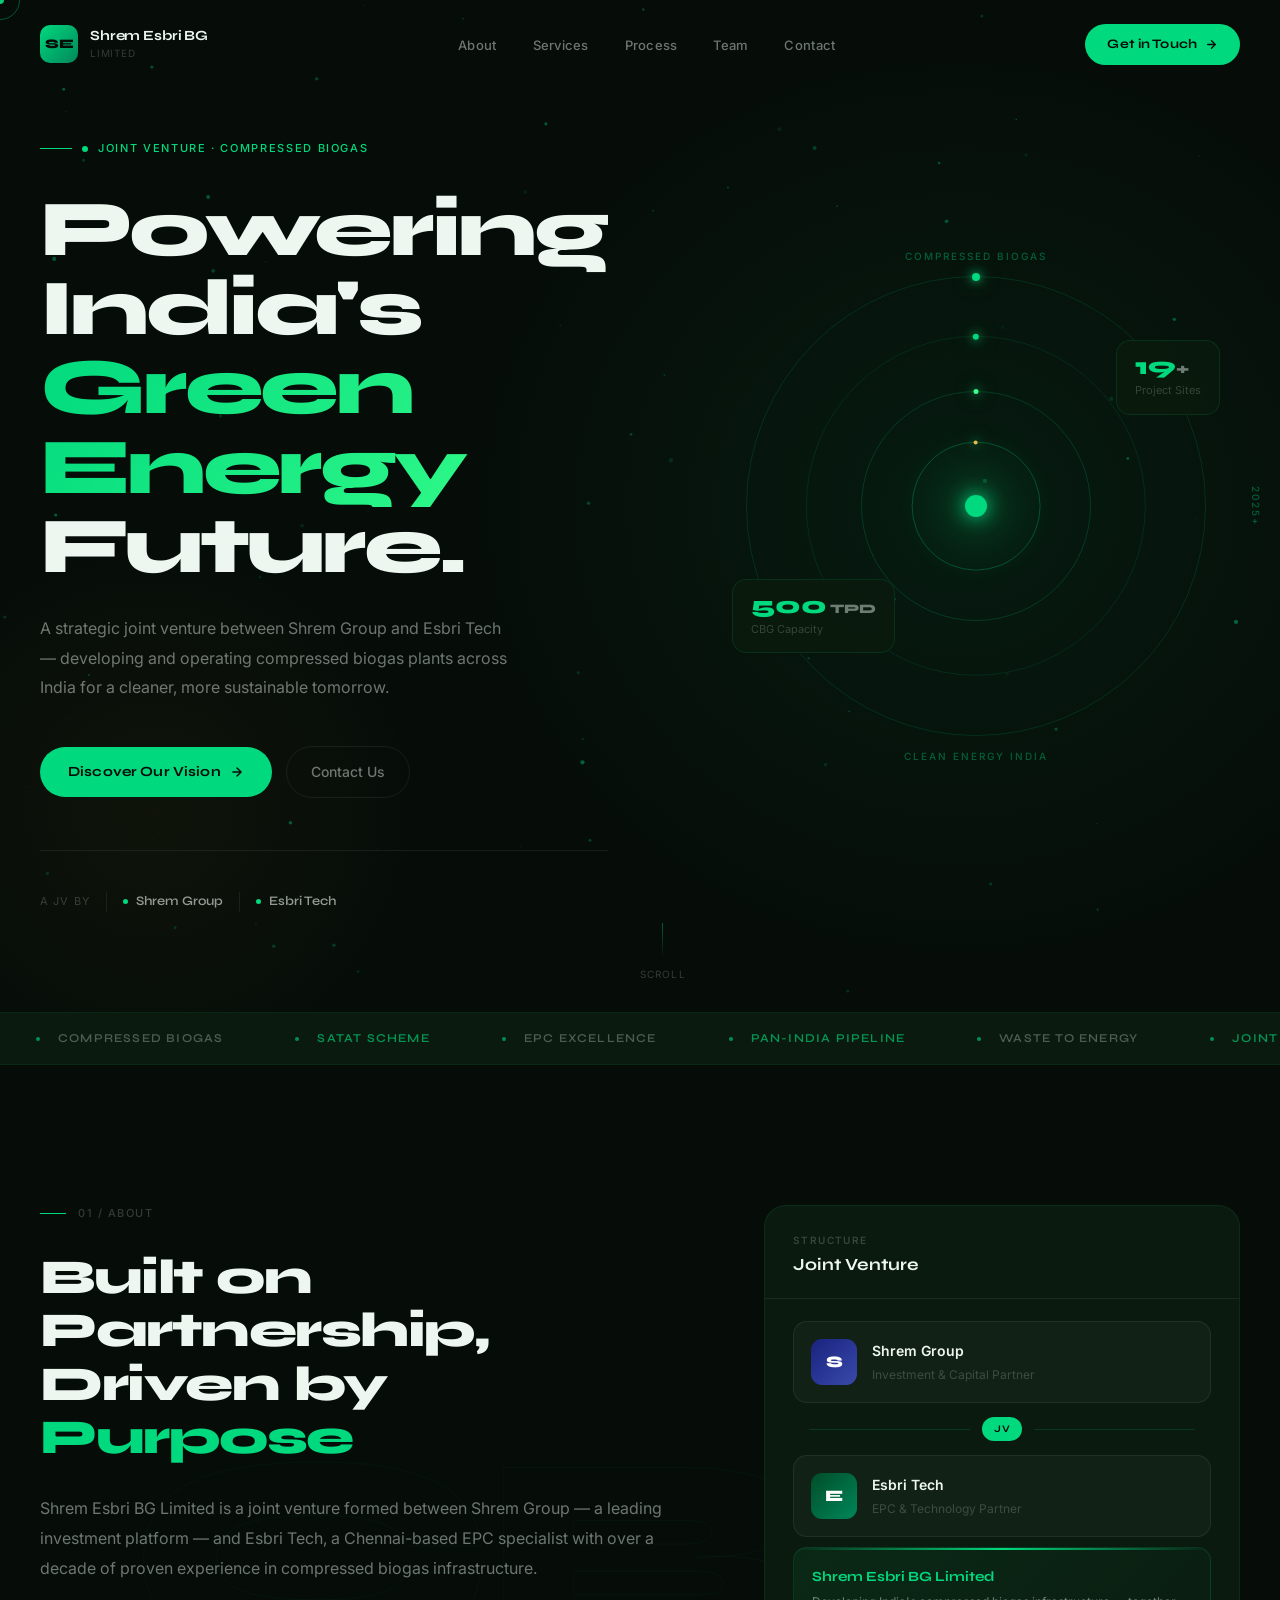
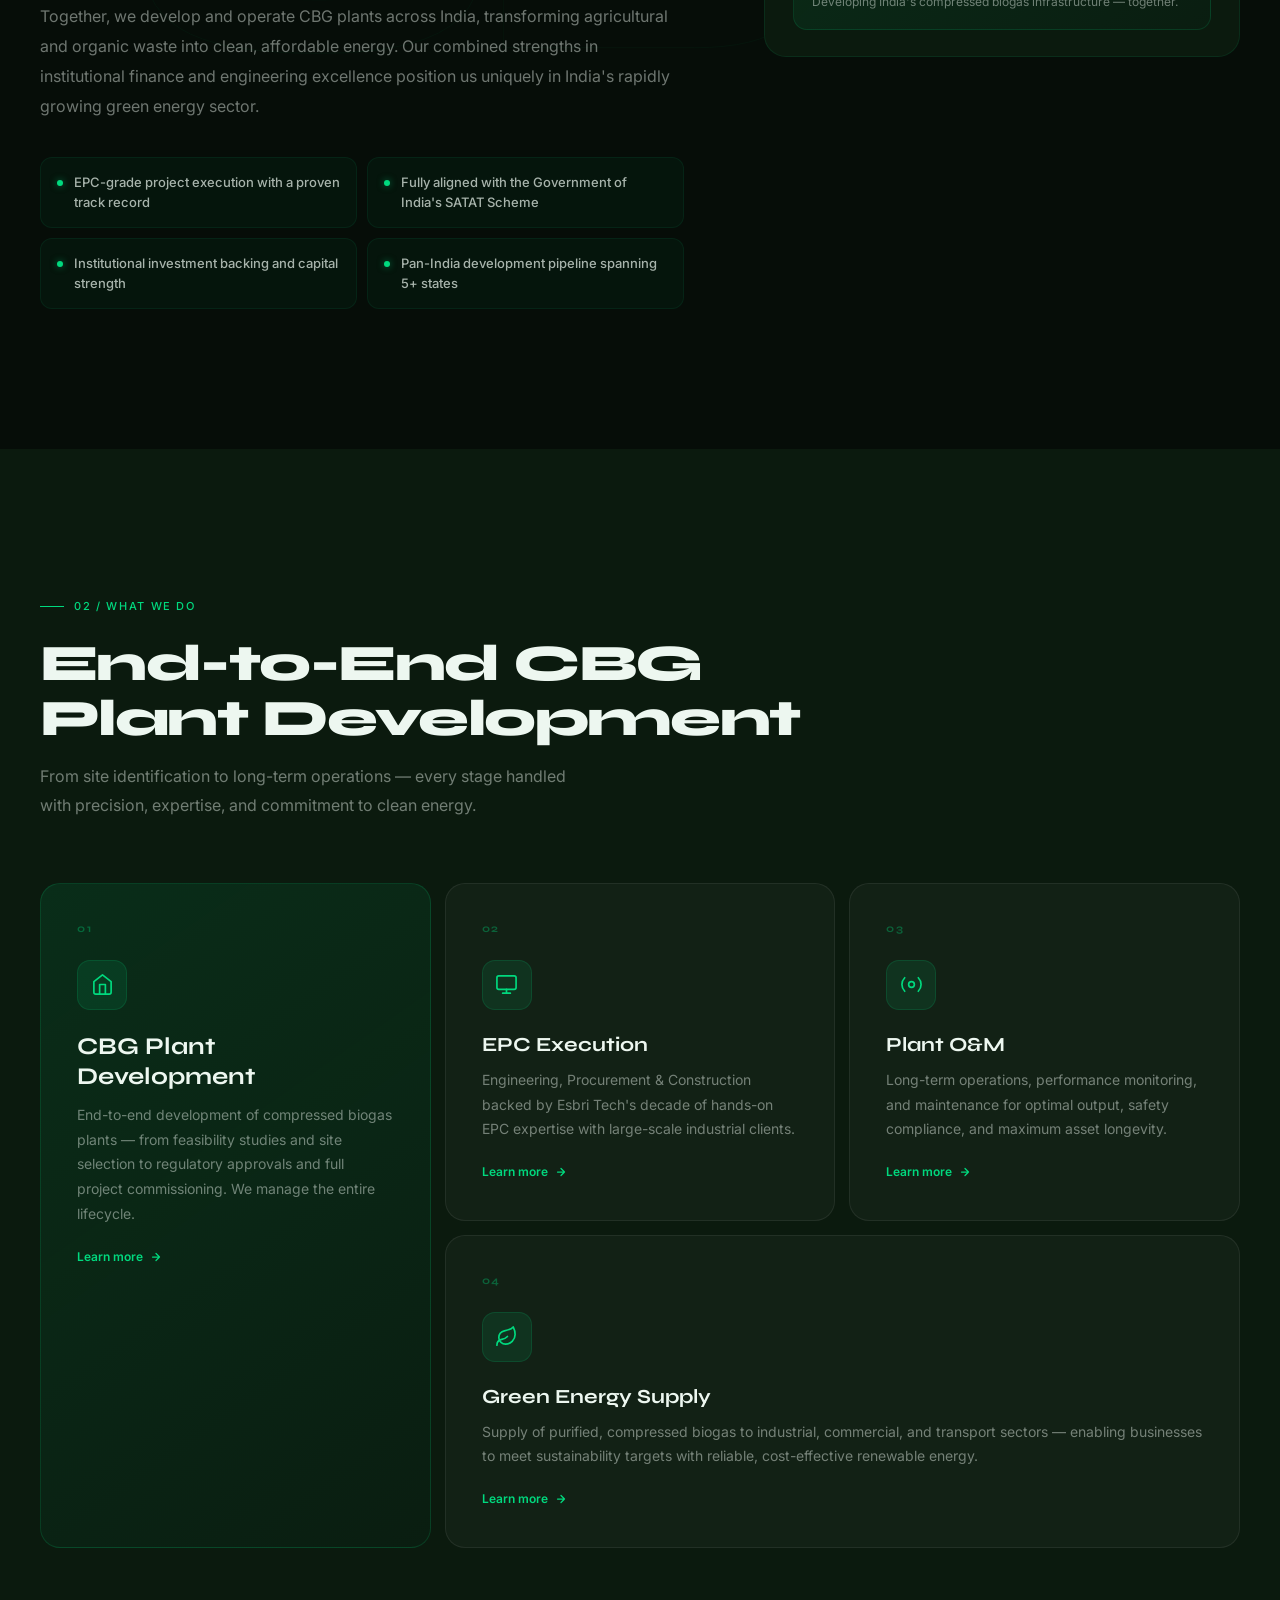
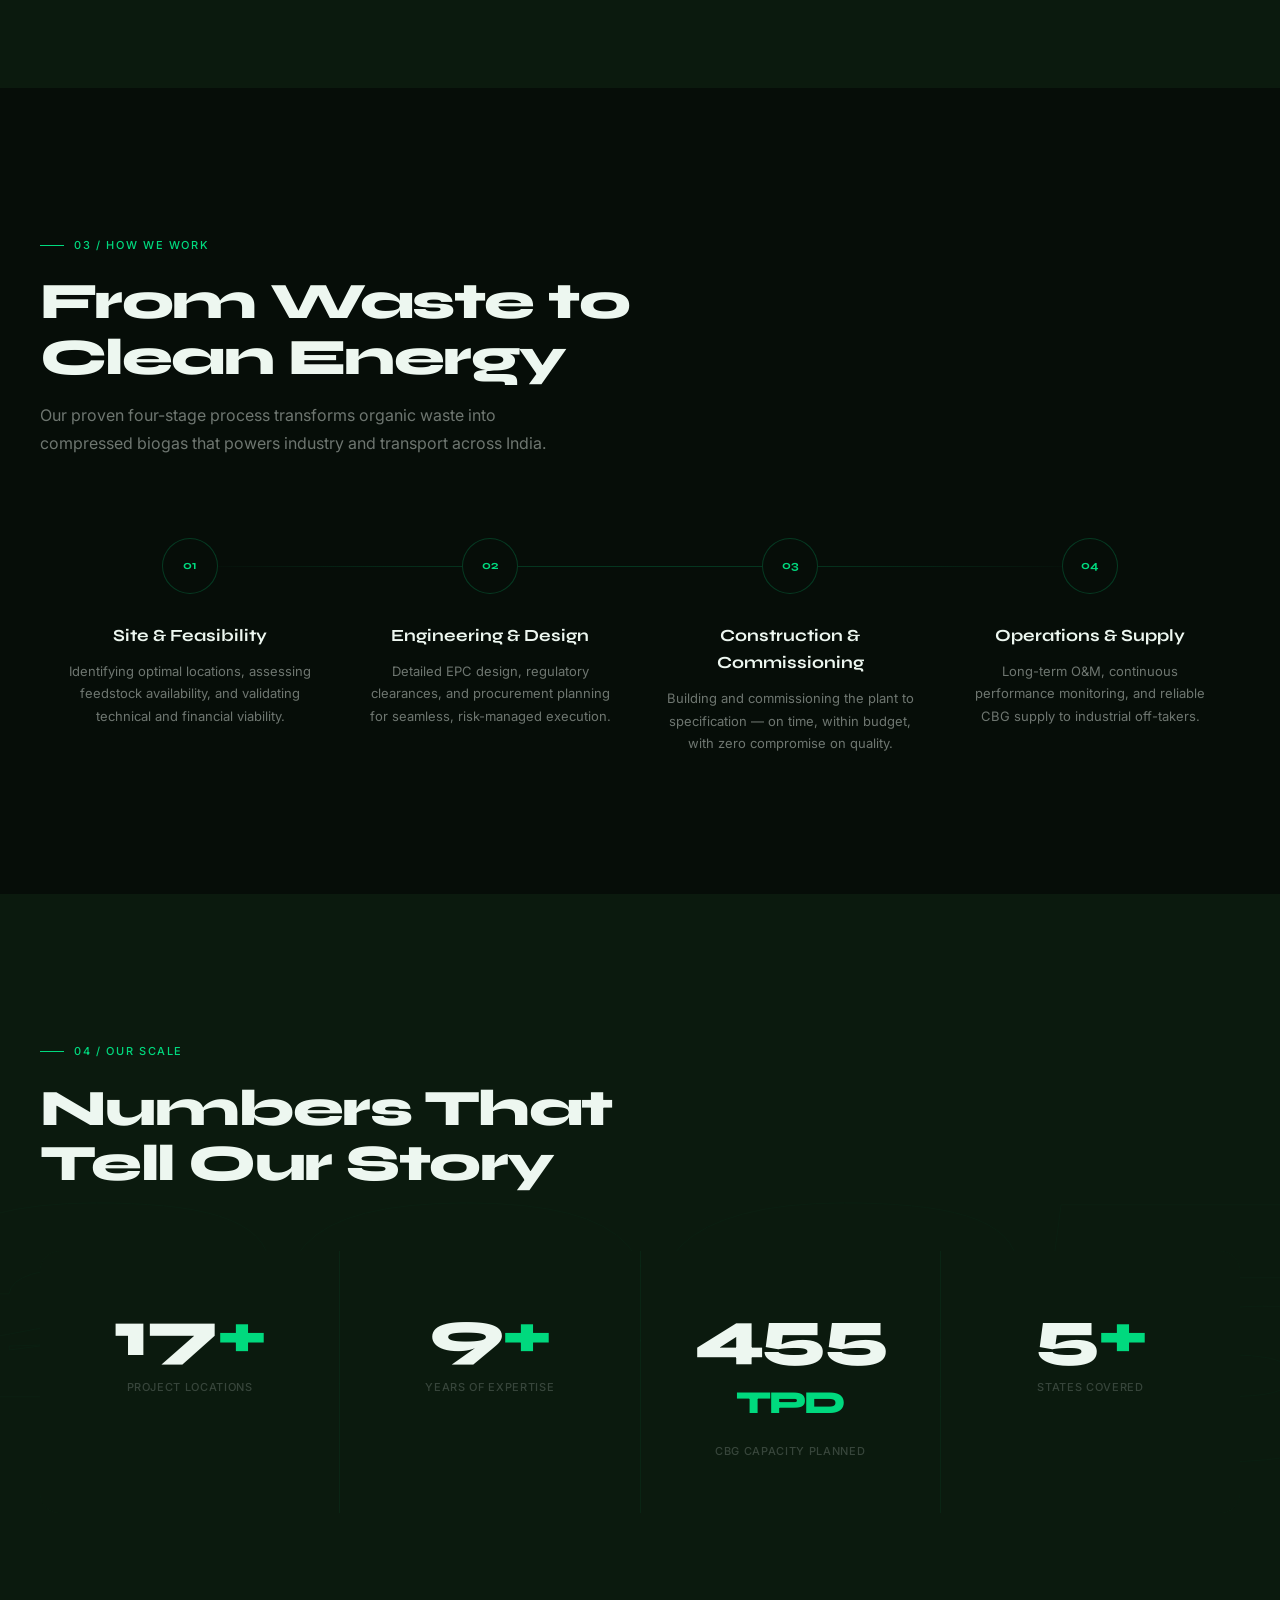
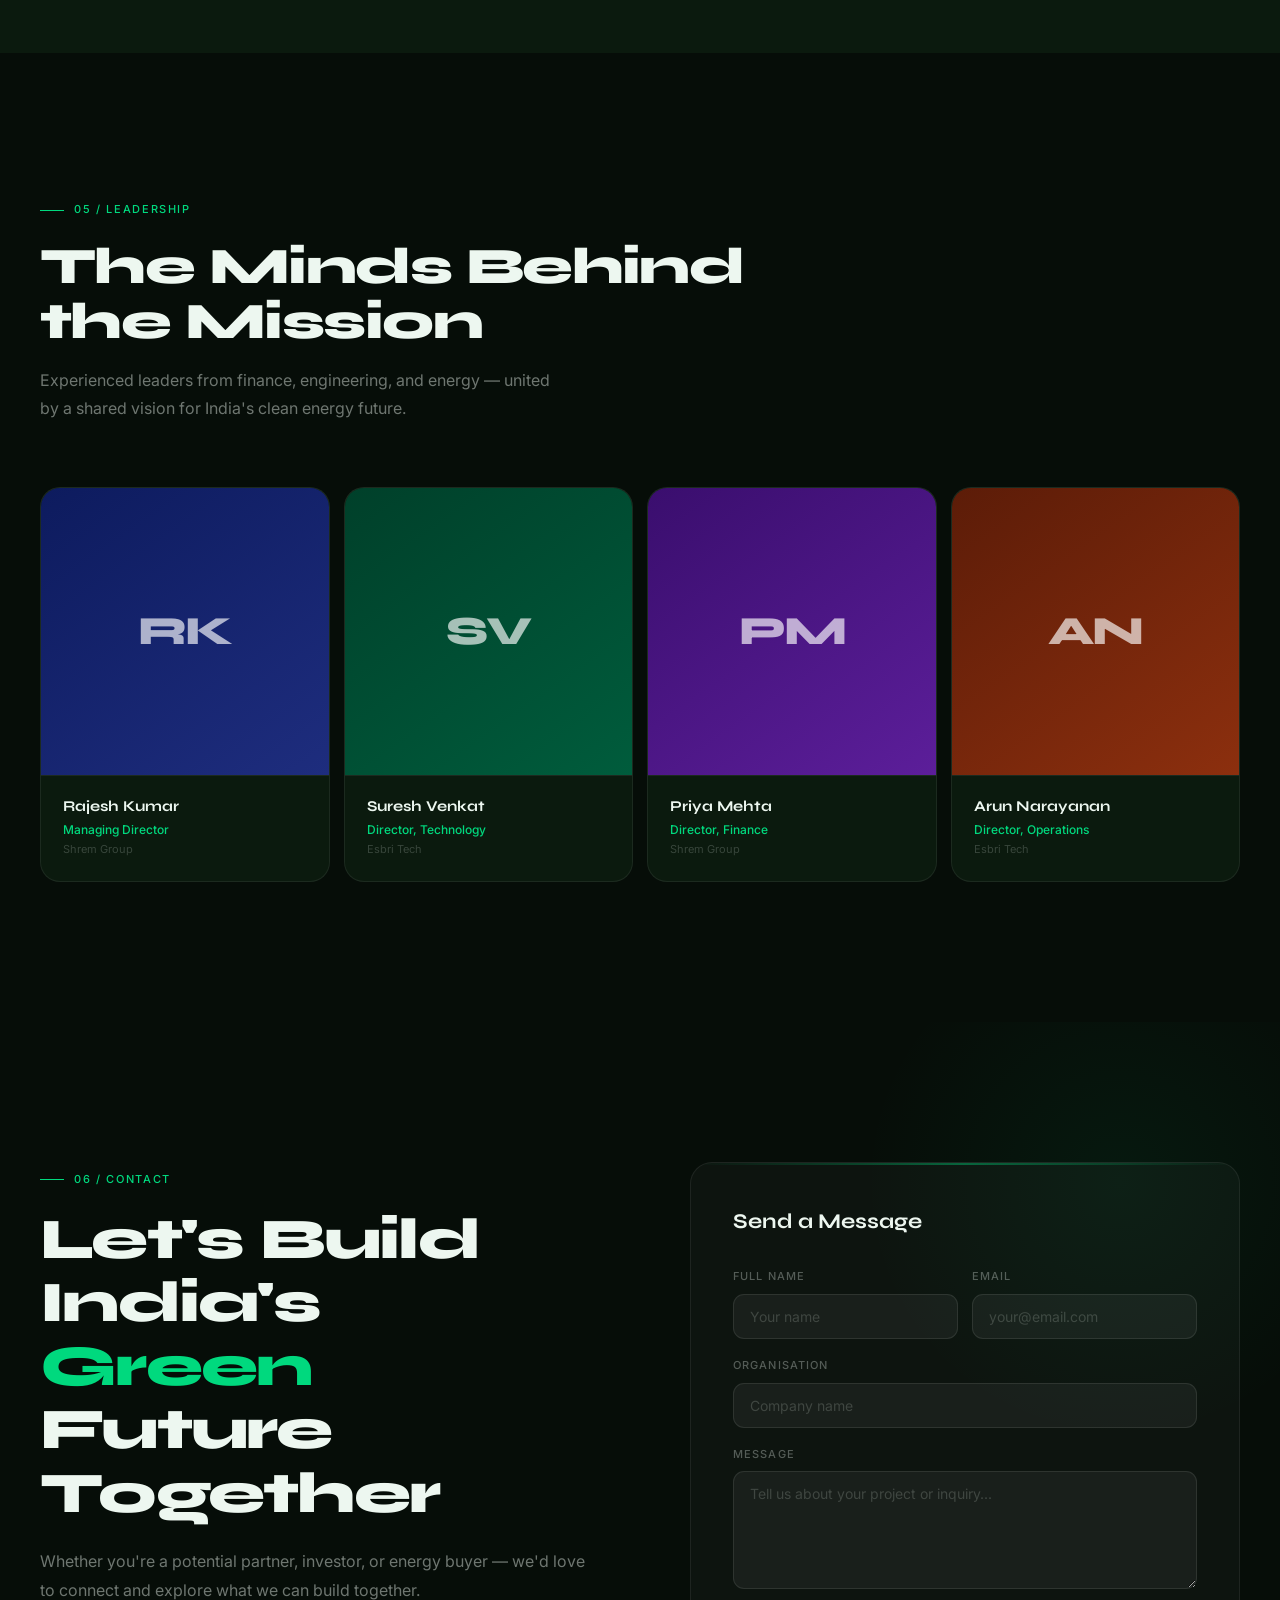
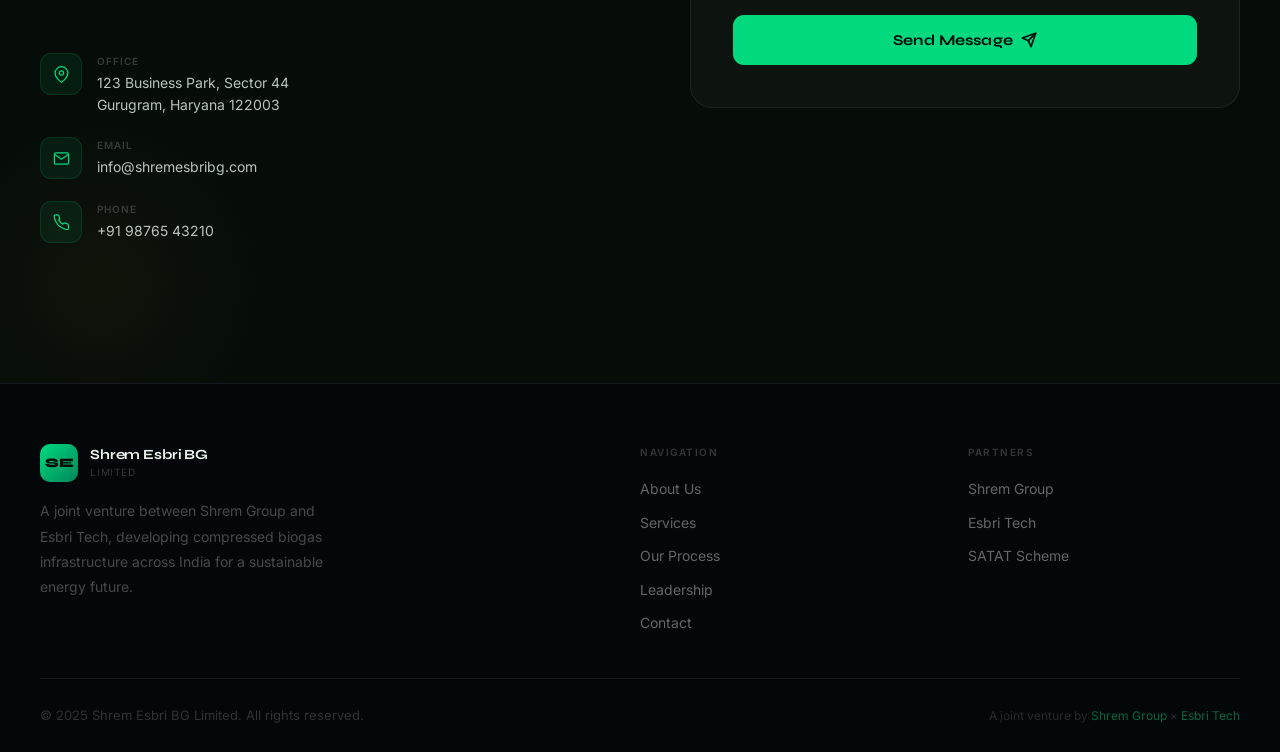
==== v2/index.html @ 6808ae14 "Initial commit: Shrem Esbri BG Limited website - v1: index.html — baseline static site (navy/green t" ====
<!DOCTYPE html>
<html lang="en">
<head>
    <meta charset="UTF-8">
    <meta name="viewport" content="width=device-width, initial-scale=1.0">
    <meta name="description" content="Shrem Esbri BG Limited — A joint venture developing compressed biogas plants across India.">
    <title>Shrem Esbri BG Limited — Clean Energy for Tomorrow</title>
    <link rel="preconnect" href="https://fonts.googleapis.com">
    <link rel="preconnect" href="https://fonts.gstatic.com" crossorigin>
    <link href="https://fonts.googleapis.com/css2?family=Syne:wght@400;500;600;700;800&family=Inter:wght@300;400;500;600&display=swap" rel="stylesheet">
    <style>
    *, *::before, *::after { box-sizing: border-box; margin: 0; padding: 0; }
    html { scroll-behavior: smooth; }
    :root {
        --bg:#060D08; --bg-1:#0B1A0E; --bg-2:#0F2014;
        --surface:rgba(255,255,255,.03); --border:rgba(255,255,255,.07);
        --green:#00D97E; --green-2:#39FF8A; --green-dim:rgba(0,217,126,.12);
        --amber:#E8B84B; --white:#EDF7F0; --muted:rgba(237,247,240,.45); --subtle:rgba(237,247,240,.2);
        --fd:'Syne',system-ui,sans-serif; --fb:'Inter',system-ui,sans-serif;
    }
    body { font-family:var(--fb); background:var(--bg); color:var(--white); overflow-x:hidden; line-height:1.6; cursor:none; }
    @media(pointer:coarse){body{cursor:auto}}
    a{text-decoration:none;color:inherit} ul{list-style:none}

    /* CURSOR */
    #cur  {position:fixed;width:8px;height:8px;background:var(--green);border-radius:50%;pointer-events:none;z-index:9999;transform:translate(-50%,-50%);transition:width .18s,height .18s;mix-blend-mode:difference}
    #cur-r{position:fixed;width:40px;height:40px;border:1px solid rgba(0,217,126,.35);border-radius:50%;pointer-events:none;z-index:9998;transform:translate(-50%,-50%);transition:width .35s cubic-bezier(.23,1,.32,1),height .35s cubic-bezier(.23,1,.32,1),opacity .3s}
    body.hs #cur{width:14px;height:14px} body.hs #cur-r{width:58px;height:58px;opacity:.5}
    @media(pointer:coarse){#cur,#cur-r{display:none}}

    /* LAYOUT */
    .container{width:100%;max-width:1280px;margin:0 auto;padding:0 40px}
    @media(max-width:768px){.container{padding:0 24px}}

    /* REVEAL */
    .ru{opacity:0;transform:translateY(44px);transition:opacity .85s cubic-bezier(.16,1,.3,1),transform .85s cubic-bezier(.16,1,.3,1)}
    .rl{opacity:0;transform:translateX(-44px);transition:opacity .85s cubic-bezier(.16,1,.3,1),transform .85s cubic-bezier(.16,1,.3,1)}
    .rr{opacity:0;transform:translateX(44px);transition:opacity .85s cubic-bezier(.16,1,.3,1),transform .85s cubic-bezier(.16,1,.3,1)}
    .ru.in,.rl.in,.rr.in{opacity:1;transform:none}
    .d1{transition-delay:.1s}.d2{transition-delay:.2s}.d3{transition-delay:.3s}.d4{transition-delay:.4s}

    /* NAV */
    #nav{position:fixed;top:0;left:0;right:0;z-index:100;padding:24px 0;transition:padding .4s,background .4s,border-color .4s;border-bottom:1px solid transparent}
    #nav.stuck{padding:14px 0;background:rgba(6,13,8,.93);backdrop-filter:blur(20px) saturate(180%);border-color:var(--border)}
    .nav-inner{display:flex;align-items:center;justify-content:space-between}
    .nav-logo{display:flex;align-items:center;gap:12px}
    .nav-mark{width:38px;height:38px;border-radius:10px;flex-shrink:0;background:linear-gradient(135deg,var(--green),#00875A);display:flex;align-items:center;justify-content:center;font-family:var(--fd);font-size:13px;font-weight:800;color:var(--bg);letter-spacing:-.5px}
    .nav-name{font-family:var(--fd);font-size:14px;font-weight:700;line-height:1.2;letter-spacing:-.01em}
    .nav-sub{font-size:10px;color:var(--subtle);letter-spacing:.08em;text-transform:uppercase}
    .nav-links{display:flex;align-items:center;gap:36px}
    .nav-links a{font-size:13px;font-weight:500;letter-spacing:.02em;color:var(--muted);transition:color .2s;position:relative}
    .nav-links a::after{content:'';position:absolute;bottom:-4px;left:0;right:0;height:1px;background:var(--green);transform:scaleX(0);transform-origin:right;transition:transform .3s ease}
    .nav-links a:hover{color:var(--white)} .nav-links a:hover::after{transform:scaleX(1);transform-origin:left}
    .nav-cta{display:inline-flex;align-items:center;gap:8px;background:var(--green);color:var(--bg);font-family:var(--fd);font-size:13px;font-weight:700;padding:10px 22px;border-radius:100px;letter-spacing:.01em;transition:background .25s,transform .25s,box-shadow .25s}
    .nav-cta:hover{background:var(--green-2);transform:translateY(-2px);box-shadow:0 8px 28px rgba(0,217,126,.3)}
    .nav-burger{display:none;flex-direction:column;gap:5px;background:none;border:none;cursor:pointer;padding:4px}
    .nav-burger span{display:block;width:22px;height:1.5px;background:var(--white);border-radius:2px;transition:all .3s ease}
    .nav-burger.open span:nth-child(1){transform:rotate(45deg) translate(4.5px,4.5px)}
    .nav-burger.open span:nth-child(2){opacity:0;transform:translateX(-8px)}
    .nav-burger.open span:nth-child(3){transform:rotate(-45deg) translate(4.5px,-4.5px)}
    #mob-nav{display:none;position:fixed;inset:0;background:var(--bg);z-index:99;padding:110px 40px 60px;flex-direction:column;gap:4px;border-top:1px solid rgba(0,217,126,.1)}
    #mob-nav.open{display:flex}
    #mob-nav a{font-family:var(--fd);font-size:30px;font-weight:700;color:var(--white);padding:16px 0;border-bottom:1px solid var(--border);display:flex;align-items:center;justify-content:space-between;transition:color .2s}
    #mob-nav a:hover{color:var(--green)}

    /* HERO */
    .hero{min-height:100vh;position:relative;overflow:hidden;display:grid;grid-template-columns:1fr 1fr;background:var(--bg)}
    .hero::before{content:'';position:absolute;inset:0;pointer-events:none;background:radial-gradient(ellipse 55% 65% at 75% 50%,rgba(0,217,126,.07) 0%,transparent 70%),radial-gradient(ellipse 35% 45% at 12% 80%,rgba(232,184,75,.04) 0%,transparent 60%)}
    #hero-canvas{position:absolute;inset:0;width:100%;height:100%;pointer-events:none}
    .hero-text{position:relative;z-index:2;display:flex;flex-direction:column;justify-content:center;min-height:100vh;padding:140px 64px 100px max(40px,calc((100vw - 1280px)/2 + 40px))}
    .hero-tag{display:inline-flex;align-items:center;gap:10px;font-size:11px;font-weight:500;letter-spacing:.15em;text-transform:uppercase;color:var(--green);margin-bottom:32px;opacity:0;transform:translateY(16px);animation:fadeUp .8s cubic-bezier(.16,1,.3,1) .2s forwards}
    .hero-tag-bar{width:32px;height:1px;background:var(--green)}
    .hero-tag-dot{width:6px;height:6px;background:var(--green);border-radius:50%;animation:blink 2s ease-in-out infinite}
    @keyframes blink{0%,100%{opacity:1}50%{opacity:.25}}
    @keyframes fadeUp{to{opacity:1;transform:translateY(0)}}
    .hero-h1{font-family:var(--fd);font-size:clamp(52px,6.2vw,86px);font-weight:800;line-height:1;letter-spacing:-.04em;color:var(--white);margin-bottom:28px}
    .hero-h1 .line{display:block;overflow:hidden}
    .hero-h1 .li{display:block;transform:translateY(105%)}
    .hero-h1 .li.show{animation:slideUp .9s cubic-bezier(.16,1,.3,1) forwards}
    @keyframes slideUp{to{transform:translateY(0)}}
    .hero-h1 .accent{background:linear-gradient(130deg,var(--green) 0%,var(--green-2) 55%,var(--green) 100%);background-size:200%;-webkit-background-clip:text;-webkit-text-fill-color:transparent;background-clip:text;animation:grad 5s ease infinite}
    @keyframes grad{0%,100%{background-position:0%}50%{background-position:100%}}
    .hero-sub{font-size:16px;line-height:1.82;color:var(--muted);max-width:480px;margin-bottom:44px;opacity:0;animation:fadeUp .8s cubic-bezier(.16,1,.3,1) .65s forwards}
    .hero-btns{display:flex;align-items:center;gap:14px;flex-wrap:wrap;opacity:0;animation:fadeUp .8s cubic-bezier(.16,1,.3,1) .82s forwards}
    .btn-p{display:inline-flex;align-items:center;gap:9px;background:var(--green);color:var(--bg);font-family:var(--fd);font-size:14px;font-weight:700;padding:14px 28px;border-radius:100px;border:none;cursor:pointer;transition:background .25s,transform .3s,box-shadow .3s;letter-spacing:.01em;position:relative;overflow:hidden}
    .btn-p::before{content:'';position:absolute;inset:0;background:linear-gradient(135deg,rgba(255,255,255,.18),transparent);opacity:0;transition:opacity .3s}
    .btn-p:hover{transform:translateY(-3px);box-shadow:0 14px 44px rgba(0,217,126,.38);background:var(--green-2)} .btn-p:hover::before{opacity:1}
    .btn-g{display:inline-flex;align-items:center;gap:8px;background:transparent;color:var(--muted);font-size:14px;font-weight:500;padding:14px 24px;border-radius:100px;border:1px solid var(--border);cursor:pointer;transition:all .25s ease}
    .btn-g:hover{border-color:rgba(237,247,240,.35);color:var(--white);background:var(--surface)}
    .hero-partners{display:flex;align-items:center;gap:16px;flex-wrap:wrap;margin-top:52px;padding-top:40px;border-top:1px solid var(--border);opacity:0;animation:fadeUp .8s cubic-bezier(.16,1,.3,1) 1s forwards}
    .hp-lbl{font-size:11px;color:var(--subtle);letter-spacing:.1em;text-transform:uppercase;white-space:nowrap}
    .hp-sep{width:1px;height:20px;background:var(--border)}
    .hp-chip{display:flex;align-items:center;gap:8px;font-family:var(--fd);font-size:13px;font-weight:600;color:rgba(237,247,240,.6)}
    .hp-dot{width:5px;height:5px;background:var(--green);border-radius:50%}

    /* Hero orbital */
    .hero-vis{position:relative;z-index:2;display:flex;align-items:center;justify-content:center;min-height:100vh}
    .orbital{position:relative;width:460px;height:460px;max-width:90%;max-height:90vw}
    .orb-ring{position:absolute;border-radius:50%;top:50%;left:50%;transform:translate(-50%,-50%);border:1px solid rgba(0,217,126,.12)}
    .orb-ring::before{content:'';position:absolute;top:-4px;left:50%;transform:translateX(-50%);width:8px;height:8px;border-radius:50%;background:var(--green);box-shadow:0 0 10px var(--green),0 0 20px rgba(0,217,126,.5)}
    .o1{width:100%;height:100%;animation:spin 38s linear infinite;border-color:rgba(0,217,126,.14)}
    .o2{width:74%;height:74%;animation:spin 26s linear infinite reverse;border-color:rgba(0,217,126,.11)}
    .o3{width:50%;height:50%;animation:spin 16s linear infinite;border-color:rgba(0,217,126,.18)}
    .o4{width:28%;height:28%;animation:spin 9s linear infinite reverse;border-color:rgba(0,217,126,.28)}
    .o2::before{width:6px;height:6px;top:-3px} .o3::before{width:5px;height:5px;top:-2.5px;background:var(--green-2)} .o4::before{width:4px;height:4px;top:-2px;background:var(--amber)}
    @keyframes spin{to{transform:translate(-50%,-50%) rotate(360deg)}}
    .orb-glow{position:absolute;top:50%;left:50%;transform:translate(-50%,-50%);width:160px;height:160px;background:radial-gradient(circle,rgba(0,217,126,.12) 0%,transparent 70%);border-radius:50%;animation:pglow 4s ease-in-out infinite}
    @keyframes pglow{0%,100%{width:160px;height:160px}50%{width:200px;height:200px}}
    .orb-core{position:absolute;top:50%;left:50%;transform:translate(-50%,-50%);width:22px;height:22px;border-radius:50%;background:var(--green);box-shadow:0 0 18px var(--green),0 0 36px rgba(0,217,126,.45);animation:pcore 3s ease-in-out infinite}
    @keyframes pcore{0%,100%{transform:translate(-50%,-50%) scale(1)}50%{transform:translate(-50%,-50%) scale(1.18)}}
    .orb-lbl{position:absolute;font-size:10px;font-weight:500;color:rgba(0,217,126,.38);letter-spacing:.2em;text-transform:uppercase;white-space:nowrap}
    .ol-top{top:-28px;left:50%;transform:translateX(-50%)} .ol-bot{bottom:-28px;left:50%;transform:translateX(-50%)} .ol-right{right:-70px;top:50%;transform:translateY(-50%) rotate(90deg)}
    .orb-float{position:absolute;background:rgba(11,26,14,.85);border:1px solid rgba(0,217,126,.12);border-radius:14px;padding:14px 18px;backdrop-filter:blur(12px)}
    .of-n{font-family:var(--fd);font-size:24px;font-weight:800;color:var(--green);line-height:1}
    .of-l{font-size:11px;color:var(--subtle);margin-top:3px}
    .of-1{top:14%;right:-14px;animation:floatA 6s ease-in-out infinite} .of-2{bottom:18%;left:-14px;animation:floatB 7s ease-in-out infinite 1.2s}
    @keyframes floatA{0%,100%{transform:translateY(0)}50%{transform:translateY(-12px)}}
    @keyframes floatB{0%,100%{transform:translateY(0)}50%{transform:translateY(10px)}}
    .scroll-hint{position:absolute;bottom:30px;left:50%;transform:translateX(-50%);display:flex;flex-direction:column;align-items:center;gap:7px;font-size:10px;letter-spacing:.12em;text-transform:uppercase;color:var(--subtle);z-index:3;animation:fadeUp .8s cubic-bezier(.16,1,.3,1) 1.4s both}
    .sh-line{width:1px;height:36px;background:linear-gradient(to bottom,rgba(0,217,126,.4),transparent);animation:sh 1.6s ease-in-out infinite}
    @keyframes sh{0%{transform:scaleY(0);transform-origin:top}49%{transform:scaleY(1);transform-origin:top}50%{transform:scaleY(1);transform-origin:bottom}100%{transform:scaleY(0);transform-origin:bottom}}

    /* MARQUEE */
    .mq-wrap{background:var(--bg-1);overflow:hidden;border-top:1px solid rgba(0,217,126,.07);border-bottom:1px solid rgba(0,217,126,.07);padding:16px 0}
    .mq-track{display:flex;white-space:nowrap;animation:mq 28s linear infinite}
    .mq-track:hover{animation-play-state:paused}
    @keyframes mq{to{transform:translateX(-50%)}}
    .mq-i{display:inline-flex;align-items:center;gap:18px;padding:0 36px;font-family:var(--fd);font-size:12px;font-weight:600;color:rgba(237,247,240,.3);letter-spacing:.1em;text-transform:uppercase}
    .mq-d{width:4px;height:4px;background:var(--green);border-radius:50%;opacity:.6;flex-shrink:0}
    .mq-i.hi{color:rgba(0,217,126,.65)}

    /* SECTION COMMON */
    .sec-tag{display:inline-flex;align-items:center;gap:10px;margin-bottom:20px;font-size:11px;font-weight:500;letter-spacing:.15em;text-transform:uppercase;color:var(--green)}
    .sec-tag-bar{width:24px;height:1px;background:var(--green)}
    .sec-h2{font-family:var(--fd);font-size:clamp(34px,4vw,54px);font-weight:800;line-height:1.08;letter-spacing:-.03em;color:var(--white);margin-bottom:16px}
    .sec-lead{font-size:16px;color:var(--muted);line-height:1.78;max-width:530px;margin-bottom:64px}

    /* ABOUT */
    .about{padding:140px 0;background:var(--bg);position:relative;overflow:hidden}
    .about-ghost{position:absolute;top:50%;left:50%;transform:translate(-50%,-50%);font-family:var(--fd);font-size:clamp(140px,22vw,300px);font-weight:800;color:transparent;-webkit-text-stroke:1px rgba(0,217,126,.035);letter-spacing:-.05em;pointer-events:none;user-select:none;white-space:nowrap}
    .about-grid{display:grid;grid-template-columns:1.15fr .85fr;gap:80px;align-items:start;position:relative;z-index:1}
    .about-ch{display:flex;align-items:center;gap:12px;margin-bottom:28px;font-size:11px;font-weight:500;color:var(--subtle);letter-spacing:.14em;text-transform:uppercase}
    .about-ch-bar{width:26px;height:1px;background:var(--green)}
    .about-h{font-family:var(--fd);font-size:clamp(32px,3.8vw,52px);font-weight:800;line-height:1.1;letter-spacing:-.03em;color:var(--white);margin-bottom:28px}
    .about-h em{font-style:normal;color:var(--green)}
    .about-p{font-size:16px;line-height:1.88;color:var(--muted);margin-bottom:18px}
    .about-pills{display:grid;grid-template-columns:1fr 1fr;gap:10px;margin-top:36px}
    .pill{display:flex;align-items:flex-start;gap:11px;padding:15px 16px;border-radius:12px;background:rgba(0,217,126,.04);border:1px solid rgba(0,217,126,.08);transition:background .3s,border-color .3s}
    .pill:hover{background:rgba(0,217,126,.07);border-color:rgba(0,217,126,.14)}
    .pill-dot{width:6px;height:6px;border-radius:50%;background:var(--green);flex-shrink:0;margin-top:7px;box-shadow:0 0 7px rgba(0,217,126,.5)}
    .pill-txt{font-size:13px;font-weight:500;color:rgba(237,247,240,.7);line-height:1.5}
    .jv-card{background:var(--bg-1);border:1px solid rgba(0,217,126,.1);border-radius:22px;overflow:hidden;position:sticky;top:120px}
    .jv-head{padding:26px 28px 20px;border-bottom:1px solid var(--border)}
    .jv-head-lbl{font-size:10px;font-weight:600;letter-spacing:.14em;text-transform:uppercase;color:var(--subtle);margin-bottom:3px}
    .jv-head-title{font-family:var(--fd);font-size:17px;font-weight:700;color:var(--white)}
    .jv-body{padding:22px 28px 26px}
    .jv-partner{display:flex;align-items:center;gap:15px;padding:17px;border-radius:14px;background:var(--surface);border:1px solid var(--border);margin-bottom:10px;transition:background .3s,border-color .3s}
    .jv-partner:hover{background:rgba(0,217,126,.05);border-color:rgba(0,217,126,.1)}
    .jv-icon{width:46px;height:46px;border-radius:11px;flex-shrink:0;display:flex;align-items:center;justify-content:center;font-family:var(--fd);font-size:16px;font-weight:800;color:#fff}
    .ji-s{background:linear-gradient(135deg,#1a237e,#3949ab)} .ji-e{background:linear-gradient(135deg,#004d28,#00875a)}
    .jv-pname{font-size:14px;font-weight:600;color:var(--white);margin-bottom:2px}
    .jv-prole{font-size:12px;color:var(--subtle)}
    .jv-conn{display:flex;align-items:center;gap:12px;padding:4px 16px;margin-bottom:10px}
    .jv-cline{flex:1;height:1px;background:rgba(0,217,126,.15)}
    .jv-cbadge{background:var(--green);color:var(--bg);font-family:var(--fd);font-size:10px;font-weight:700;padding:4px 12px;border-radius:100px;letter-spacing:.06em}
    .jv-result{padding:18px;border-radius:14px;margin-top:4px;background:linear-gradient(135deg,rgba(0,217,126,.08),rgba(0,135,90,.04));border:1px solid rgba(0,217,126,.14);position:relative;overflow:hidden}
    .jv-result::before{content:'';position:absolute;top:0;left:0;right:0;height:2px;background:linear-gradient(90deg,transparent,var(--green),transparent)}
    .jv-rname{font-family:var(--fd);font-size:14px;font-weight:700;color:var(--green);margin-bottom:3px}
    .jv-rdesc{font-size:12px;color:var(--muted)}

    /* SERVICES BENTO */
    .services{padding:140px 0;background:var(--bg-1)}
    .bento{display:grid;grid-template-columns:repeat(3,1fr);gap:14px}
    .bc{background:var(--surface);border:1px solid var(--border);border-radius:20px;padding:36px;position:relative;overflow:hidden;transition:transform .4s cubic-bezier(.23,1,.32,1),border-color .4s,background .4s}
    .bc::after{content:'';position:absolute;inset:0;background:linear-gradient(170deg,rgba(0,217,126,.06) 0%,transparent 50%);opacity:0;transition:opacity .4s}
    .bc:hover{transform:translateY(-5px);border-color:rgba(0,217,126,.18);background:rgba(0,217,126,.03)} .bc:hover::after{opacity:1}
    .bc.tall{grid-row:span 2} .bc.wide{grid-column:span 2}
    .bc.feat{background:linear-gradient(145deg,rgba(0,217,126,.1),rgba(0,135,90,.04));border-color:rgba(0,217,126,.16)}
    .bc-num{font-family:var(--fd);font-size:11px;font-weight:700;color:rgba(0,217,126,.35);letter-spacing:.15em;margin-bottom:22px;position:relative;z-index:1}
    .bc-icon{width:50px;height:50px;border-radius:13px;margin-bottom:22px;background:rgba(0,217,126,.1);border:1px solid rgba(0,217,126,.14);display:flex;align-items:center;justify-content:center;position:relative;z-index:1}
    .bc-icon svg{width:23px;height:23px;stroke:var(--green);fill:none;stroke-width:1.75;stroke-linecap:round;stroke-linejoin:round}
    .bc-title{font-family:var(--fd);font-size:20px;font-weight:700;color:var(--white);margin-bottom:11px;line-height:1.25;position:relative;z-index:1}
    .bc.feat .bc-title{font-size:24px}
    .bc-desc{font-size:14px;color:var(--muted);line-height:1.78;position:relative;z-index:1}
    .bc-link{display:inline-flex;align-items:center;gap:7px;margin-top:20px;font-size:12px;font-weight:600;color:var(--green);transition:gap .2s;position:relative;z-index:1}
    .bc-link svg{width:12px;height:12px;stroke:currentColor;fill:none;stroke-width:2.5;stroke-linecap:round;stroke-linejoin:round}
    .bc:hover .bc-link{gap:12px}

    /* PROCESS */
    .process{padding:140px 0;background:var(--bg);overflow:hidden}
    .process-grid{display:grid;grid-template-columns:repeat(4,1fr);gap:0;margin-top:80px;position:relative}
    .process-grid::before{content:'';position:absolute;top:28px;left:12.5%;right:12.5%;height:1px;background:linear-gradient(90deg,transparent,rgba(0,217,126,.2),rgba(0,217,126,.2),transparent)}
    .ps{padding:0 24px;text-align:center}
    .ps-rw{display:flex;justify-content:center;margin-bottom:28px}
    .ps-ring{width:56px;height:56px;border-radius:50%;border:1px solid rgba(0,217,126,.22);background:var(--bg);display:flex;align-items:center;justify-content:center;font-family:var(--fd);font-size:12px;font-weight:700;color:var(--green);position:relative;z-index:1;transition:all .4s}
    .ps:hover .ps-ring{background:var(--green);color:var(--bg);box-shadow:0 0 28px rgba(0,217,126,.38)}
    .ps-title{font-family:var(--fd);font-size:17px;font-weight:700;color:var(--white);margin-bottom:11px}
    .ps-desc{font-size:13px;color:var(--muted);line-height:1.72}

    /* IMPACT */
    .impact{padding:140px 0;background:var(--bg-1);position:relative;overflow:hidden}
    .impact-ghost{position:absolute;top:50%;left:50%;transform:translate(-50%,-50%);font-family:var(--fd);font-size:30vw;font-weight:800;color:transparent;-webkit-text-stroke:1px rgba(0,217,126,.025);letter-spacing:-.06em;pointer-events:none;user-select:none;white-space:nowrap}
    .impact-grid{display:grid;grid-template-columns:repeat(4,1fr);gap:1px;background:rgba(0,217,126,.06);border-radius:20px;overflow:hidden;position:relative;z-index:1;margin-top:60px}
    .is{background:var(--bg-1);padding:52px 28px;text-align:center;transition:background .4s}
    .is:hover{background:rgba(0,217,126,.04)}
    .is-num{font-family:var(--fd);font-size:clamp(44px,5vw,72px);font-weight:800;line-height:1;color:var(--white);letter-spacing:-.04em;margin-bottom:12px}
    .is-num .sfx{color:var(--green)}
    .is-lbl{font-size:11px;color:var(--subtle);letter-spacing:.06em;text-transform:uppercase;font-weight:500}

    /* TEAM */
    .team{padding:140px 0;background:var(--bg)}
    .team-grid{display:grid;grid-template-columns:repeat(4,1fr);gap:14px;margin-top:60px}
    .tc{border-radius:20px;overflow:hidden;background:var(--bg-1);border:1px solid var(--border);transition:transform .4s cubic-bezier(.23,1,.32,1),border-color .4s,box-shadow .4s}
    .tc:hover{transform:translateY(-7px);border-color:rgba(0,217,126,.2);box-shadow:0 28px 64px rgba(0,0,0,.5)}
    .tc-av{aspect-ratio:1;display:flex;align-items:center;justify-content:center;font-family:var(--fd);font-size:40px;font-weight:800;letter-spacing:-2px;color:rgba(255,255,255,.65);position:relative;overflow:hidden}
    .tc:nth-child(1) .tc-av{background:linear-gradient(145deg,#0D1B5E,#1E2D7E)}
    .tc:nth-child(2) .tc-av{background:linear-gradient(145deg,#00402A,#005C3C)}
    .tc:nth-child(3) .tc-av{background:linear-gradient(145deg,#3A0E6E,#5C1E9A)}
    .tc:nth-child(4) .tc-av{background:linear-gradient(145deg,#5C1C08,#8C2F0E)}
    .tc:hover .tc-av::after{content:'';position:absolute;inset:0;background:linear-gradient(180deg,transparent 50%,rgba(0,217,126,.12) 100%)}
    .tc-info{padding:18px 22px 22px;border-top:1px solid var(--border)}
    .tc-name{font-family:var(--fd);font-size:15px;font-weight:700;color:var(--white);margin-bottom:2px}
    .tc-role{font-size:12px;color:var(--green);font-weight:500;margin-bottom:2px}
    .tc-co{font-size:11px;color:var(--subtle)}

    /* CONTACT */
    .contact{padding:140px 0;background:var(--bg);position:relative;overflow:hidden}
    .contact::before{content:'';position:absolute;top:-120px;right:-120px;width:560px;height:560px;border-radius:50%;background:radial-gradient(circle,rgba(0,217,126,.06) 0%,transparent 65%);pointer-events:none}
    .contact::after{content:'';position:absolute;bottom:-80px;left:-80px;width:360px;height:360px;border-radius:50%;background:radial-gradient(circle,rgba(232,184,75,.04) 0%,transparent 65%);pointer-events:none}
    .contact-grid{display:grid;grid-template-columns:1fr 1fr;gap:100px;align-items:start;position:relative;z-index:1}
    .contact-h{font-family:var(--fd);font-size:clamp(36px,4.5vw,60px);font-weight:800;line-height:1.1;letter-spacing:-.03em;color:var(--white);margin-bottom:22px}
    .contact-h .ac{color:var(--green)}
    .contact-desc{font-size:16px;color:var(--muted);line-height:1.82;margin-bottom:48px}
    .contact-items{display:flex;flex-direction:column;gap:22px}
    .ci{display:flex;align-items:flex-start;gap:15px}
    .ci-icon{width:42px;height:42px;border-radius:11px;flex-shrink:0;background:rgba(0,217,126,.08);border:1px solid rgba(0,217,126,.12);display:flex;align-items:center;justify-content:center}
    .ci-icon svg{width:17px;height:17px;stroke:var(--green);fill:none;stroke-width:1.75;stroke-linecap:round;stroke-linejoin:round}
    .ci-lbl{font-size:10px;font-weight:600;letter-spacing:.1em;text-transform:uppercase;color:var(--subtle);margin-bottom:3px}
    .ci-val{font-size:14px;color:rgba(237,247,240,.78);line-height:1.55}
    .form-card{background:rgba(255,255,255,.03);border:1px solid var(--border);border-radius:22px;padding:42px;position:relative;overflow:hidden}
    .form-card::before{content:'';position:absolute;top:0;left:0;right:0;height:2px;background:linear-gradient(90deg,transparent,rgba(0,217,126,.4),transparent)}
    .form-h{font-family:var(--fd);font-size:21px;font-weight:700;color:var(--white);margin-bottom:30px}
    .fg{margin-bottom:18px}
    .fg label{display:block;font-size:11px;font-weight:500;letter-spacing:.1em;text-transform:uppercase;color:rgba(237,247,240,.32);margin-bottom:8px}
    .fi,.ft{width:100%;background:rgba(255,255,255,.05);border:1px solid rgba(255,255,255,.09);border-radius:11px;padding:13px 16px;font-size:14px;color:var(--white);font-family:var(--fb);outline:none;transition:border-color .3s,background .3s,box-shadow .3s}
    .fi::placeholder,.ft::placeholder{color:rgba(237,247,240,.18)}
    .fi:focus,.ft:focus{border-color:rgba(0,217,126,.38);background:rgba(0,217,126,.04);box-shadow:0 0 0 4px rgba(0,217,126,.06)}
    .ft{resize:vertical;min-height:118px}
    .f2{display:grid;grid-template-columns:1fr 1fr;gap:14px}
    .btn-send{width:100%;padding:16px;border:none;border-radius:11px;background:var(--green);color:var(--bg);font-family:var(--fd);font-size:15px;font-weight:700;cursor:pointer;display:flex;align-items:center;justify-content:center;gap:8px;transition:background .25s,transform .3s,box-shadow .3s;letter-spacing:.01em}
    .btn-send:hover{background:var(--green-2);transform:translateY(-2px);box-shadow:0 12px 38px rgba(0,217,126,.32)}
    .btn-send svg{width:16px;height:16px;stroke:currentColor;fill:none;stroke-width:2.5;stroke-linecap:round;stroke-linejoin:round}

    /* FOOTER */
    .footer{background:#04070A;padding:60px 0 26px;border-top:1px solid var(--border)}
    .footer-top{display:grid;grid-template-columns:2fr 1fr 1fr;gap:56px;padding-bottom:44px;border-bottom:1px solid var(--border);margin-bottom:26px}
    .foot-desc{font-size:14px;color:rgba(237,247,240,.28);line-height:1.8;max-width:290px;margin-top:16px}
    .foot-col-h{font-size:10px;font-weight:600;letter-spacing:.15em;text-transform:uppercase;color:var(--subtle);margin-bottom:18px}
    .foot-links{display:flex;flex-direction:column;gap:11px}
    .foot-links a{font-size:14px;color:rgba(237,247,240,.4);transition:color .2s} .foot-links a:hover{color:var(--green)}
    .footer-bot{display:flex;align-items:center;justify-content:space-between;flex-wrap:wrap;gap:8px}
    .foot-copy{font-size:13px;color:rgba(237,247,240,.18)}
    .foot-jv{font-size:12px;color:rgba(237,247,240,.14)}
    .foot-jv span{color:rgba(0,217,126,.45)}

    /* RESPONSIVE */
    @media(max-width:1100px){.hero{grid-template-columns:1fr}.hero-vis{display:none}.hero-text{padding-right:max(40px,calc((100vw - 1280px)/2 + 40px));min-height:100vh}.bento{grid-template-columns:1fr 1fr}.bc.tall{grid-row:span 1}.bc.wide{grid-column:span 1}.team-grid{grid-template-columns:repeat(2,1fr)}.process-grid{grid-template-columns:repeat(2,1fr);gap:48px}.process-grid::before{display:none}.impact-grid{grid-template-columns:repeat(2,1fr)}}
    @media(max-width:768px){.nav-links,.nav-cta{display:none}.nav-burger{display:flex}.about-grid,.contact-grid,.footer-top{grid-template-columns:1fr;gap:48px}.bento{grid-template-columns:1fr}.f2{grid-template-columns:1fr}.about-pills{grid-template-columns:1fr}}
    @media(max-width:540px){.team-grid{grid-template-columns:1fr 1fr}.impact-grid{grid-template-columns:1fr 1fr}}
    </style>
</head>
<body>
<div id="cur"></div>
<div id="cur-r"></div>

<nav id="nav">
    <div class="container">
        <div class="nav-inner">
            <a href="#" class="nav-logo">
                <div class="nav-mark">SE</div>
                <div><div class="nav-name">Shrem Esbri BG</div><div class="nav-sub">Limited</div></div>
            </a>
            <ul class="nav-links">
                <li><a href="#about">About</a></li>
                <li><a href="#services">Services</a></li>
                <li><a href="#process">Process</a></li>
                <li><a href="#team">Team</a></li>
                <li><a href="#contact">Contact</a></li>
            </ul>
            <a href="#contact" class="nav-cta">Get in Touch <svg width="13" height="13" viewBox="0 0 24 24" fill="none" stroke="currentColor" stroke-width="2.5" stroke-linecap="round" stroke-linejoin="round"><path d="M5 12h14M12 5l7 7-7 7"/></svg></a>
            <button class="nav-burger" id="burger" aria-label="Toggle menu"><span></span><span></span><span></span></button>
        </div>
    </div>
</nav>

<div id="mob-nav">
    <a href="#about"    onclick="closeMob()">About    <span>↗</span></a>
    <a href="#services" onclick="closeMob()">Services <span>↗</span></a>
    <a href="#process"  onclick="closeMob()">Process  <span>↗</span></a>
    <a href="#team"     onclick="closeMob()">Team     <span>↗</span></a>
    <a href="#contact"  onclick="closeMob()">Contact  <span>↗</span></a>
</div>

<section class="hero" id="home">
    <canvas id="hero-canvas"></canvas>
    <div class="hero-text">
        <div class="hero-tag">
            <span class="hero-tag-bar"></span>
            <span class="hero-tag-dot"></span>
            Joint Venture · Compressed Biogas
        </div>
        <h1 class="hero-h1">
            <span class="line"><span class="li">Powering India's</span></span>
            <span class="line"><span class="li accent">Green Energy</span></span>
            <span class="line"><span class="li">Future.</span></span>
        </h1>
        <p class="hero-sub">A strategic joint venture between Shrem Group and Esbri Tech — developing and operating compressed biogas plants across India for a cleaner, more sustainable tomorrow.</p>
        <div class="hero-btns">
            <a href="#about" class="btn-p">Discover Our Vision <svg width="14" height="14" viewBox="0 0 24 24" fill="none" stroke="currentColor" stroke-width="2.5" stroke-linecap="round" stroke-linejoin="round"><path d="M5 12h14M12 5l7 7-7 7"/></svg></a>
            <a href="#contact" class="btn-g">Contact Us</a>
        </div>
        <div class="hero-partners">
            <span class="hp-lbl">A JV by</span>
            <div class="hp-sep"></div>
            <div class="hp-chip"><div class="hp-dot"></div>Shrem Group</div>
            <div class="hp-sep"></div>
            <div class="hp-chip"><div class="hp-dot"></div>Esbri Tech</div>
        </div>
    </div>
    <div class="hero-vis">
        <div class="orbital">
            <div class="orb-glow"></div>
            <div class="orb-ring o1"></div>
            <div class="orb-ring o2"></div>
            <div class="orb-ring o3"></div>
            <div class="orb-ring o4"></div>
            <div class="orb-core"></div>
            <span class="orb-lbl ol-top">Compressed Biogas</span>
            <span class="orb-lbl ol-bot">Clean Energy India</span>
            <span class="orb-lbl ol-right">2025+</span>
            <div class="orb-float of-1">
                <div class="of-n">19<span style="color:rgba(237,247,240,.45);font-size:17px">+</span></div>
                <div class="of-l">Project Sites</div>
            </div>
            <div class="orb-float of-2">
                <div class="of-n">500<span style="color:rgba(237,247,240,.45);font-size:13px"> TPD</span></div>
                <div class="of-l">CBG Capacity</div>
            </div>
        </div>
    </div>
    <div class="scroll-hint" aria-hidden="true">
        <div class="sh-line"></div>
        <span>Scroll</span>
    </div>
</section>

<div class="mq-wrap" aria-hidden="true">
    <div class="mq-track">
        <div class="mq-i"><span class="mq-d"></span>Compressed Biogas</div>
        <div class="mq-i hi"><span class="mq-d"></span>SATAT Scheme</div>
        <div class="mq-i"><span class="mq-d"></span>EPC Excellence</div>
        <div class="mq-i hi"><span class="mq-d"></span>Pan-India Pipeline</div>
        <div class="mq-i"><span class="mq-d"></span>Waste to Energy</div>
        <div class="mq-i hi"><span class="mq-d"></span>Joint Venture</div>
        <div class="mq-i"><span class="mq-d"></span>Green Fuel</div>
        <div class="mq-i hi"><span class="mq-d"></span>Agricultural Waste</div>
        <div class="mq-i"><span class="mq-d"></span>Carbon Neutral</div>
        <div class="mq-i hi"><span class="mq-d"></span>Clean India</div>
        <div class="mq-i"><span class="mq-d"></span>Compressed Biogas</div>
        <div class="mq-i hi"><span class="mq-d"></span>SATAT Scheme</div>
        <div class="mq-i"><span class="mq-d"></span>EPC Excellence</div>
        <div class="mq-i hi"><span class="mq-d"></span>Pan-India Pipeline</div>
        <div class="mq-i"><span class="mq-d"></span>Waste to Energy</div>
        <div class="mq-i hi"><span class="mq-d"></span>Joint Venture</div>
        <div class="mq-i"><span class="mq-d"></span>Green Fuel</div>
        <div class="mq-i hi"><span class="mq-d"></span>Agricultural Waste</div>
        <div class="mq-i"><span class="mq-d"></span>Carbon Neutral</div>
        <div class="mq-i hi"><span class="mq-d"></span>Clean India</div>
    </div>
</div>

<section class="about" id="about">
    <div class="about-ghost" aria-hidden="true">CBG</div>
    <div class="container">
        <div class="about-grid">
            <div class="rl">
                <div class="about-ch"><span class="about-ch-bar"></span>01 / About</div>
                <h2 class="about-h">Built on Partnership,<br>Driven by <em>Purpose</em></h2>
                <p class="about-p">Shrem Esbri BG Limited is a joint venture formed between Shrem Group — a leading investment platform — and Esbri Tech, a Chennai-based EPC specialist with over a decade of proven experience in compressed biogas infrastructure.</p>
                <p class="about-p">Together, we develop and operate CBG plants across India, transforming agricultural and organic waste into clean, affordable energy. Our combined strengths in institutional finance and engineering excellence position us uniquely in India's rapidly growing green energy sector.</p>
                <div class="about-pills">
                    <div class="pill ru d1"><div class="pill-dot"></div><div class="pill-txt">EPC-grade project execution with a proven track record</div></div>
                    <div class="pill ru d2"><div class="pill-dot"></div><div class="pill-txt">Fully aligned with the Government of India's SATAT Scheme</div></div>
                    <div class="pill ru d3"><div class="pill-dot"></div><div class="pill-txt">Institutional investment backing and capital strength</div></div>
                    <div class="pill ru d4"><div class="pill-dot"></div><div class="pill-txt">Pan-India development pipeline spanning 5+ states</div></div>
                </div>
            </div>
            <div class="rr">
                <div class="jv-card">
                    <div class="jv-head">
                        <div class="jv-head-lbl">Structure</div>
                        <div class="jv-head-title">Joint Venture</div>
                    </div>
                    <div class="jv-body">
                        <div class="jv-partner">
                            <div class="jv-icon ji-s">S</div>
                            <div><div class="jv-pname">Shrem Group</div><div class="jv-prole">Investment &amp; Capital Partner</div></div>
                        </div>
                        <div class="jv-conn"><div class="jv-cline"></div><div class="jv-cbadge">JV</div><div class="jv-cline"></div></div>
                        <div class="jv-partner">
                            <div class="jv-icon ji-e">E</div>
                            <div><div class="jv-pname">Esbri Tech</div><div class="jv-prole">EPC &amp; Technology Partner</div></div>
                        </div>
                        <div class="jv-result">
                            <div class="jv-rname">Shrem Esbri BG Limited</div>
                            <div class="jv-rdesc">Developing India's compressed biogas infrastructure — together.</div>
                        </div>
                    </div>
                </div>
            </div>
        </div>
    </div>
</section>

<section class="services" id="services">
    <div class="container">
        <div class="ru">
            <div class="sec-tag"><span class="sec-tag-bar"></span>02 / What We Do</div>
            <h2 class="sec-h2">End-to-End CBG<br>Plant Development</h2>
            <p class="sec-lead">From site identification to long-term operations — every stage handled with precision, expertise, and commitment to clean energy.</p>
        </div>
        <div class="bento">
            <div class="bc feat tall ru">
                <div class="bc-num">01</div>
                <div class="bc-icon"><svg viewBox="0 0 24 24"><path d="M3 9l9-7 9 7v11a2 2 0 0 1-2 2H5a2 2 0 0 1-2-2z"/><polyline points="9 22 9 12 15 12 15 22"/></svg></div>
                <div class="bc-title">CBG Plant<br>Development</div>
                <p class="bc-desc">End-to-end development of compressed biogas plants — from feasibility studies and site selection to regulatory approvals and full project commissioning. We manage the entire lifecycle.</p>
                <span class="bc-link">Learn more <svg viewBox="0 0 24 24"><path d="M5 12h14M12 5l7 7-7 7"/></svg></span>
            </div>
            <div class="bc ru d1">
                <div class="bc-num">02</div>
                <div class="bc-icon"><svg viewBox="0 0 24 24"><rect x="2" y="3" width="20" height="14" rx="2"/><line x1="8" y1="21" x2="16" y2="21"/><line x1="12" y1="17" x2="12" y2="21"/></svg></div>
                <div class="bc-title">EPC Execution</div>
                <p class="bc-desc">Engineering, Procurement &amp; Construction backed by Esbri Tech's decade of hands-on EPC expertise with large-scale industrial clients.</p>
                <span class="bc-link">Learn more <svg viewBox="0 0 24 24"><path d="M5 12h14M12 5l7 7-7 7"/></svg></span>
            </div>
            <div class="bc ru d2">
                <div class="bc-num">03</div>
                <div class="bc-icon"><svg viewBox="0 0 24 24"><circle cx="12" cy="12" r="3"/><path d="M19.07 4.93a10 10 0 0 1 0 14.14M4.93 4.93a10 10 0 0 0 0 14.14"/></svg></div>
                <div class="bc-title">Plant O&amp;M</div>
                <p class="bc-desc">Long-term operations, performance monitoring, and maintenance for optimal output, safety compliance, and maximum asset longevity.</p>
                <span class="bc-link">Learn more <svg viewBox="0 0 24 24"><path d="M5 12h14M12 5l7 7-7 7"/></svg></span>
            </div>
            <div class="bc wide ru d3">
                <div class="bc-num">04</div>
                <div class="bc-icon"><svg viewBox="0 0 24 24"><path d="M11 20A7 7 0 0 1 9.8 6.1C15.5 5 17 4.48 19 2c1 2 2 4.18 2 8 0 5.5-4.78 10-10 10z"/><path d="M2 21c0-3 1.85-5.36 5.08-6C9.5 14.52 12 13 13 12"/></svg></div>
                <div class="bc-title">Green Energy Supply</div>
                <p class="bc-desc">Supply of purified, compressed biogas to industrial, commercial, and transport sectors — enabling businesses to meet sustainability targets with reliable, cost-effective renewable energy.</p>
                <span class="bc-link">Learn more <svg viewBox="0 0 24 24"><path d="M5 12h14M12 5l7 7-7 7"/></svg></span>
            </div>
        </div>
    </div>
</section>

<section class="process" id="process">
    <div class="container">
        <div class="ru">
            <div class="sec-tag"><span class="sec-tag-bar"></span>03 / How We Work</div>
            <h2 class="sec-h2">From Waste to<br>Clean Energy</h2>
            <p class="sec-lead">Our proven four-stage process transforms organic waste into compressed biogas that powers industry and transport across India.</p>
        </div>
        <div class="process-grid">
            <div class="ps ru">
                <div class="ps-rw"><div class="ps-ring">01</div></div>
                <div class="ps-title">Site &amp; Feasibility</div>
                <p class="ps-desc">Identifying optimal locations, assessing feedstock availability, and validating technical and financial viability.</p>
            </div>
            <div class="ps ru d1">
                <div class="ps-rw"><div class="ps-ring">02</div></div>
                <div class="ps-title">Engineering &amp; Design</div>
                <p class="ps-desc">Detailed EPC design, regulatory clearances, and procurement planning for seamless, risk-managed execution.</p>
            </div>
            <div class="ps ru d2">
                <div class="ps-rw"><div class="ps-ring">03</div></div>
                <div class="ps-title">Construction &amp; Commissioning</div>
                <p class="ps-desc">Building and commissioning the plant to specification — on time, within budget, with zero compromise on quality.</p>
            </div>
            <div class="ps ru d3">
                <div class="ps-rw"><div class="ps-ring">04</div></div>
                <div class="ps-title">Operations &amp; Supply</div>
                <p class="ps-desc">Long-term O&amp;M, continuous performance monitoring, and reliable CBG supply to industrial off-takers.</p>
            </div>
        </div>
    </div>
</section>

<section class="impact" id="impact">
    <div class="impact-ghost" aria-hidden="true">2025</div>
    <div class="container">
        <div class="ru">
            <div class="sec-tag"><span class="sec-tag-bar"></span>04 / Our Scale</div>
            <h2 class="sec-h2">Numbers That<br>Tell Our Story</h2>
        </div>
        <div class="impact-grid">
            <div class="is ru"><div class="is-num"><span class="counter" data-target="19">0</span><span class="sfx">+</span></div><div class="is-lbl">Project Locations</div></div>
            <div class="is ru d1"><div class="is-num"><span class="counter" data-target="10">0</span><span class="sfx">+</span></div><div class="is-lbl">Years of Expertise</div></div>
            <div class="is ru d2"><div class="is-num"><span class="counter" data-target="500">0</span><span class="sfx"> <small style="font-size:.5em;vertical-align:middle">TPD</small></span></div><div class="is-lbl">CBG Capacity Planned</div></div>
            <div class="is ru d3"><div class="is-num"><span class="counter" data-target="5">0</span><span class="sfx">+</span></div><div class="is-lbl">States Covered</div></div>
        </div>
    </div>
</section>

<section class="team" id="team">
    <div class="container">
        <div class="ru">
            <div class="sec-tag"><span class="sec-tag-bar"></span>05 / Leadership</div>
            <h2 class="sec-h2">The Minds Behind<br>the Mission</h2>
            <p class="sec-lead">Experienced leaders from finance, engineering, and energy — united by a shared vision for India's clean energy future.</p>
        </div>
        <div class="team-grid">
            <div class="tc ru"><div class="tc-av">RK</div><div class="tc-info"><div class="tc-name">Rajesh Kumar</div><div class="tc-role">Managing Director</div><div class="tc-co">Shrem Group</div></div></div>
            <div class="tc ru d1"><div class="tc-av">SV</div><div class="tc-info"><div class="tc-name">Suresh Venkat</div><div class="tc-role">Director, Technology</div><div class="tc-co">Esbri Tech</div></div></div>
            <div class="tc ru d2"><div class="tc-av">PM</div><div class="tc-info"><div class="tc-name">Priya Mehta</div><div class="tc-role">Director, Finance</div><div class="tc-co">Shrem Group</div></div></div>
            <div class="tc ru d3"><div class="tc-av">AN</div><div class="tc-info"><div class="tc-name">Arun Narayanan</div><div class="tc-role">Director, Operations</div><div class="tc-co">Esbri Tech</div></div></div>
        </div>
    </div>
</section>

<section class="contact" id="contact">
    <div class="container">
        <div class="contact-grid">
            <div class="rl">
                <div class="sec-tag"><span class="sec-tag-bar"></span>06 / Contact</div>
                <h2 class="contact-h">Let's Build India's<br><span class="ac">Green</span> Future<br>Together</h2>
                <p class="contact-desc">Whether you're a potential partner, investor, or energy buyer — we'd love to connect and explore what we can build together.</p>
                <div class="contact-items">
                    <div class="ci"><div class="ci-icon"><svg viewBox="0 0 24 24"><path d="M21 10c0 7-9 13-9 13s-9-6-9-13a9 9 0 0 1 18 0z"/><circle cx="12" cy="10" r="3"/></svg></div><div><div class="ci-lbl">Office</div><div class="ci-val">123 Business Park, Sector 44<br>Gurugram, Haryana 122003</div></div></div>
                    <div class="ci"><div class="ci-icon"><svg viewBox="0 0 24 24"><path d="M4 4h16c1.1 0 2 .9 2 2v12c0 1.1-.9 2-2 2H4c-1.1 0-2-.9-2-2V6c0-1.1.9-2 2-2z"/><polyline points="22,6 12,13 2,6"/></svg></div><div><div class="ci-lbl">Email</div><div class="ci-val">info@shremesbribg.com</div></div></div>
                    <div class="ci"><div class="ci-icon"><svg viewBox="0 0 24 24"><path d="M22 16.92v3a2 2 0 0 1-2.18 2 19.79 19.79 0 0 1-8.63-3.07A19.5 19.5 0 0 1 4.69 12 19.79 19.79 0 0 1 1.62 3.38 2 2 0 0 1 3.59 1.18h3a2 2 0 0 1 2 1.72c.127.96.361 1.903.7 2.81a2 2 0 0 1-.45 2.11L7.91 8.28a16 16 0 0 0 6 6l.86-.87a2 2 0 0 1 2.11-.45c.907.339 1.85.573 2.81.7A2 2 0 0 1 21.5 16a2 2 0 0 1 .42.92z"/></svg></div><div><div class="ci-lbl">Phone</div><div class="ci-val">+91 98765 43210</div></div></div>
                </div>
            </div>
            <div class="rr">
                <div class="form-card">
                    <div class="form-h">Send a Message</div>
                    <form id="cf">
                        <div class="f2">
                            <div class="fg"><label>Full Name</label><input type="text" class="fi" placeholder="Your name" autocomplete="name"></div>
                            <div class="fg"><label>Email</label><input type="email" class="fi" placeholder="your@email.com" autocomplete="email"></div>
                        </div>
                        <div class="fg"><label>Organisation</label><input type="text" class="fi" placeholder="Company name" autocomplete="organization"></div>
                        <div class="fg"><label>Message</label><textarea class="ft" placeholder="Tell us about your project or inquiry..."></textarea></div>
                        <button type="submit" class="btn-send">
                            <span class="btn-txt">Send Message</span>
                            <svg viewBox="0 0 24 24"><line x1="22" y1="2" x2="11" y2="13"/><polygon points="22 2 15 22 11 13 2 9 22 2"/></svg>
                        </button>
                    </form>
                </div>
            </div>
        </div>
    </div>
</section>

<footer class="footer">
    <div class="container">
        <div class="footer-top">
            <div>
                <a href="#" class="nav-logo"><div class="nav-mark">SE</div><div><div class="nav-name">Shrem Esbri BG</div><div class="nav-sub">Limited</div></div></a>
                <p class="foot-desc">A joint venture between Shrem Group and Esbri Tech, developing compressed biogas infrastructure across India for a sustainable energy future.</p>
            </div>
            <div>
                <div class="foot-col-h">Navigation</div>
                <div class="foot-links">
                    <a href="#about">About Us</a>
                    <a href="#services">Services</a>
                    <a href="#process">Our Process</a>
                    <a href="#team">Leadership</a>
                    <a href="#contact">Contact</a>
                </div>
            </div>
            <div>
                <div class="foot-col-h">Partners</div>
                <div class="foot-links">
                    <a href="#">Shrem Group</a>
                    <a href="#">Esbri Tech</a>
                    <a href="#">SATAT Scheme</a>
                </div>
            </div>
        </div>
        <div class="footer-bot">
            <div class="foot-copy">© 2025 Shrem Esbri BG Limited. All rights reserved.</div>
            <div class="foot-jv">A joint venture by <span>Shrem Group</span> × <span>Esbri Tech</span></div>
        </div>
    </div>
</footer>

<script>
/* CURSOR */
const cur = document.getElementById('cur');
const curR = document.getElementById('cur-r');
let mx=0,my=0,rx=0,ry=0;
if(window.matchMedia('(pointer:fine)').matches){
    document.addEventListener('mousemove',e=>{
        mx=e.clientX;my=e.clientY;
        cur.style.left=mx+'px';cur.style.top=my+'px';
    });
    (function tick(){
        rx+=(mx-rx)*.12;ry+=(my-ry)*.12;
        curR.style.left=rx+'px';curR.style.top=ry+'px';
        requestAnimationFrame(tick);
    })();
    document.querySelectorAll('a,button,.bc,.tc,.ps,.jv-partner,.pill').forEach(el=>{
        el.addEventListener('mouseenter',()=>document.body.classList.add('hs'));
        el.addEventListener('mouseleave',()=>document.body.classList.remove('hs'));
    });
}

/* NAV */
const nav=document.getElementById('nav');
window.addEventListener('scroll',()=>nav.classList.toggle('stuck',scrollY>60),{passive:true});

/* MOBILE NAV */
const burger=document.getElementById('burger');
const mob=document.getElementById('mob-nav');
function closeMob(){mob.classList.remove('open');burger.classList.remove('open');}
burger.addEventListener('click',()=>{mob.classList.toggle('open');burger.classList.toggle('open');});

/* HERO TEXT REVEAL */
window.addEventListener('DOMContentLoaded',()=>{
    setTimeout(()=>{
        document.querySelectorAll('.hero-h1 .li').forEach((el,i)=>{
            setTimeout(()=>el.classList.add('show'),300+i*150);
        });
    },100);
});

/* SCROLL REVEAL — note about uses .rl/.rr, others use .ru */
const obs=new IntersectionObserver(entries=>{
    entries.forEach(e=>{if(e.isIntersecting){e.target.classList.add('in');obs.unobserve(e.target);}});
},{threshold:0.1});
document.querySelectorAll('.ru,.rl,.rr').forEach(el=>obs.observe(el));

/* COUNTERS */
const cobs=new IntersectionObserver(entries=>{
    entries.forEach(e=>{
        if(!e.isIntersecting)return;
        const el=e.target,target=+el.dataset.target,dur=1800,t0=performance.now();
        const tick=now=>{
            const p=Math.min((now-t0)/dur,1);
            el.textContent=Math.round((1-Math.pow(1-p,4))*target);
            if(p<1)requestAnimationFrame(tick);
        };
        requestAnimationFrame(tick);
        cobs.unobserve(el);
    });
},{threshold:0.5});
document.querySelectorAll('.counter').forEach(el=>cobs.observe(el));

/* CANVAS PARTICLES */
(function(){
    const canvas=document.getElementById('hero-canvas');
    const ctx=canvas.getContext('2d');
    let W,H,pts=[];
    function resize(){W=canvas.width=window.innerWidth;H=canvas.height=canvas.parentElement.clientHeight||window.innerHeight;}
    class Dot{
        constructor(rand){
            this.reset();
            if(rand)this.life=Math.random()*this.ml;
        }
        reset(){
            this.x=Math.random()*W;this.y=Math.random()*H;
            this.r=Math.random()*1.8+.4;
            this.vx=(Math.random()-.5)*.25;this.vy=-(Math.random()*.35+.08);
            this.op=Math.random()*.35+.08;
            this.life=0;this.ml=Math.random()*280+160;
        }
        step(){
            this.x+=this.vx;this.y+=this.vy;this.life++;
            if(this.life>this.ml||this.y<-8)this.reset();
        }
        draw(){
            const r=this.life/this.ml;
            const a=this.op*(r<.1?r*10:r>.9?(1-r)*10:1);
            ctx.beginPath();ctx.arc(this.x,this.y,this.r,0,Math.PI*2);
            ctx.fillStyle='rgba(0,217,126,'+a+')';ctx.fill();
        }
    }
    function init(){pts=Array.from({length:90},(_,i)=>new Dot(i>0));}
    function loop(){ctx.clearRect(0,0,W,H);pts.forEach(p=>{p.step();p.draw();});requestAnimationFrame(loop);}
    resize();init();loop();
    window.addEventListener('resize',()=>{resize();init();});
})();

/* CONTACT FORM */
document.getElementById('cf').addEventListener('submit',function(e){
    e.preventDefault();
    const btn=this.querySelector('.btn-send');
    const txtEl=btn.querySelector('.btn-txt');
    const svgEl=btn.querySelector('svg');
    txtEl.textContent='✓ Message Sent!';
    svgEl.style.display='none';
    btn.style.background='#00875A';
    this.reset();
    setTimeout(()=>{
        txtEl.textContent='Send Message';
        svgEl.style.display='';
        btn.style.background='';
    },3500);
});
</script>
</body>
</html>
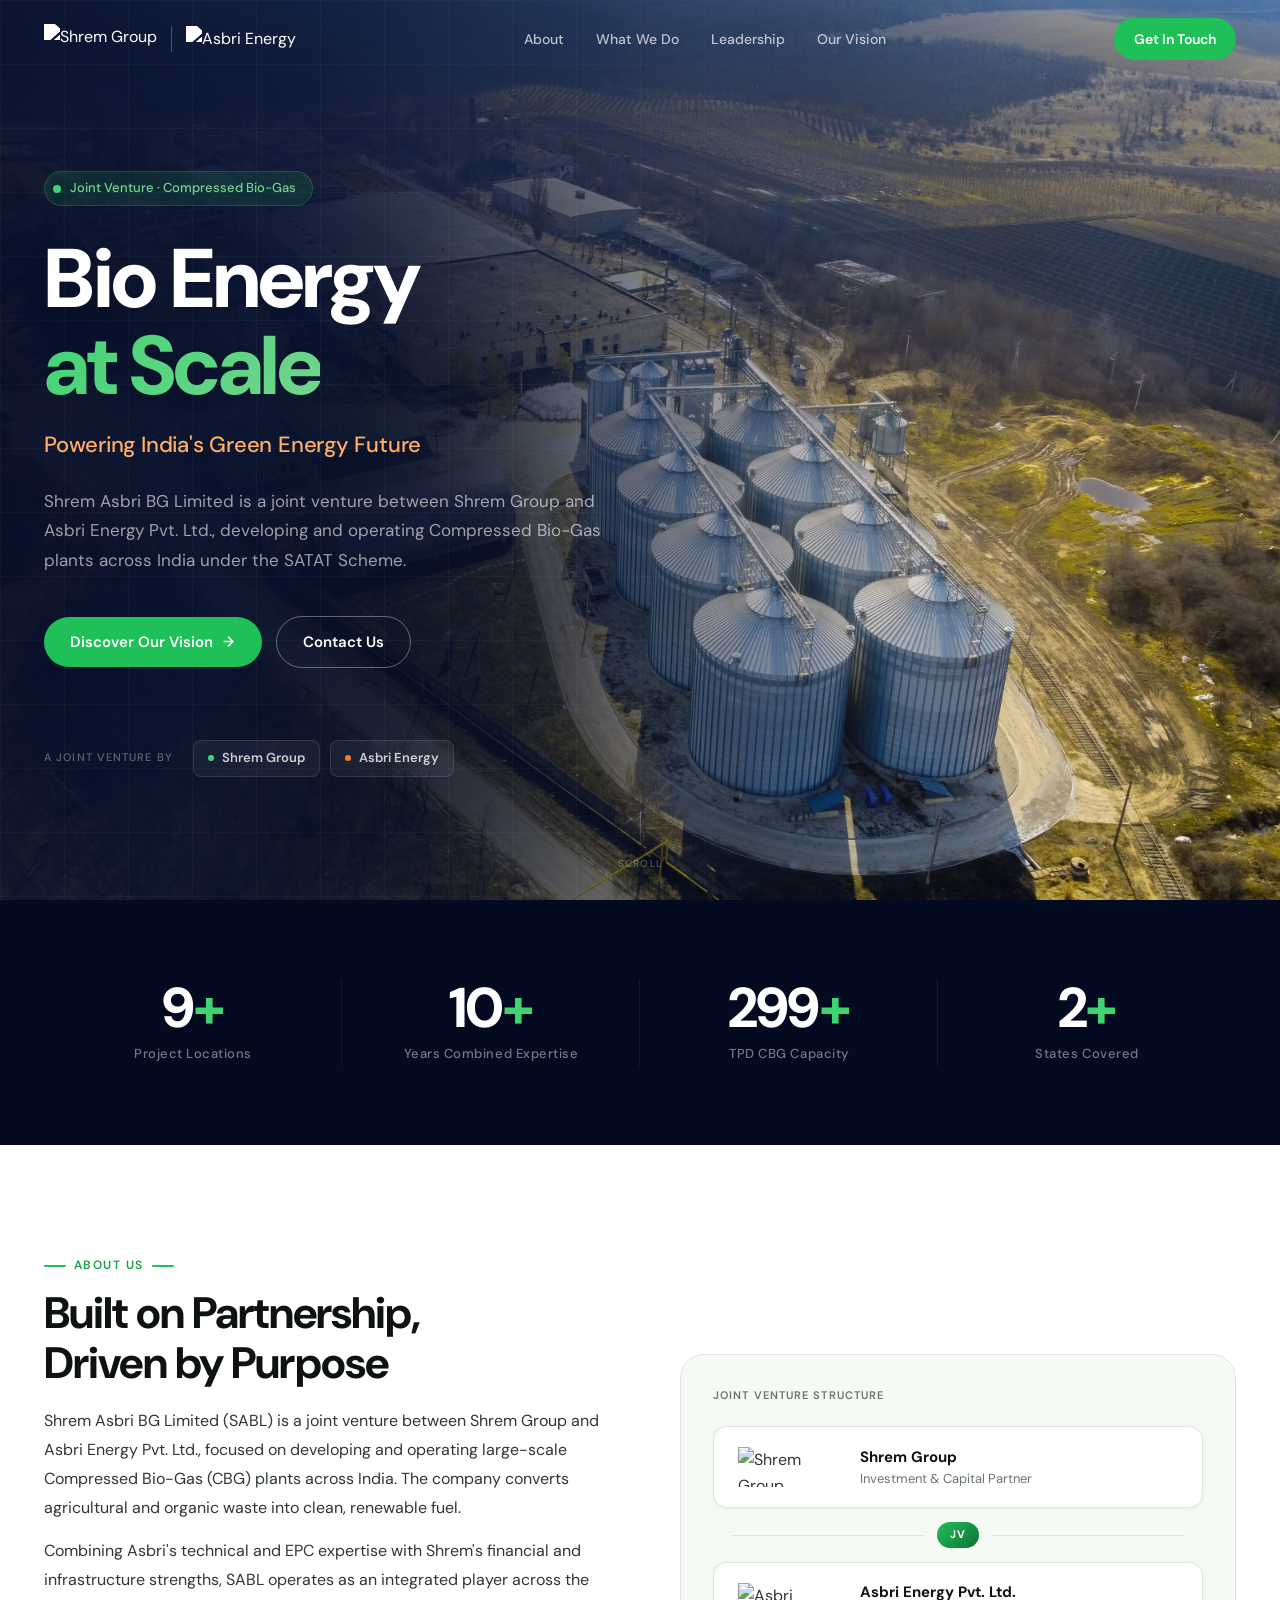
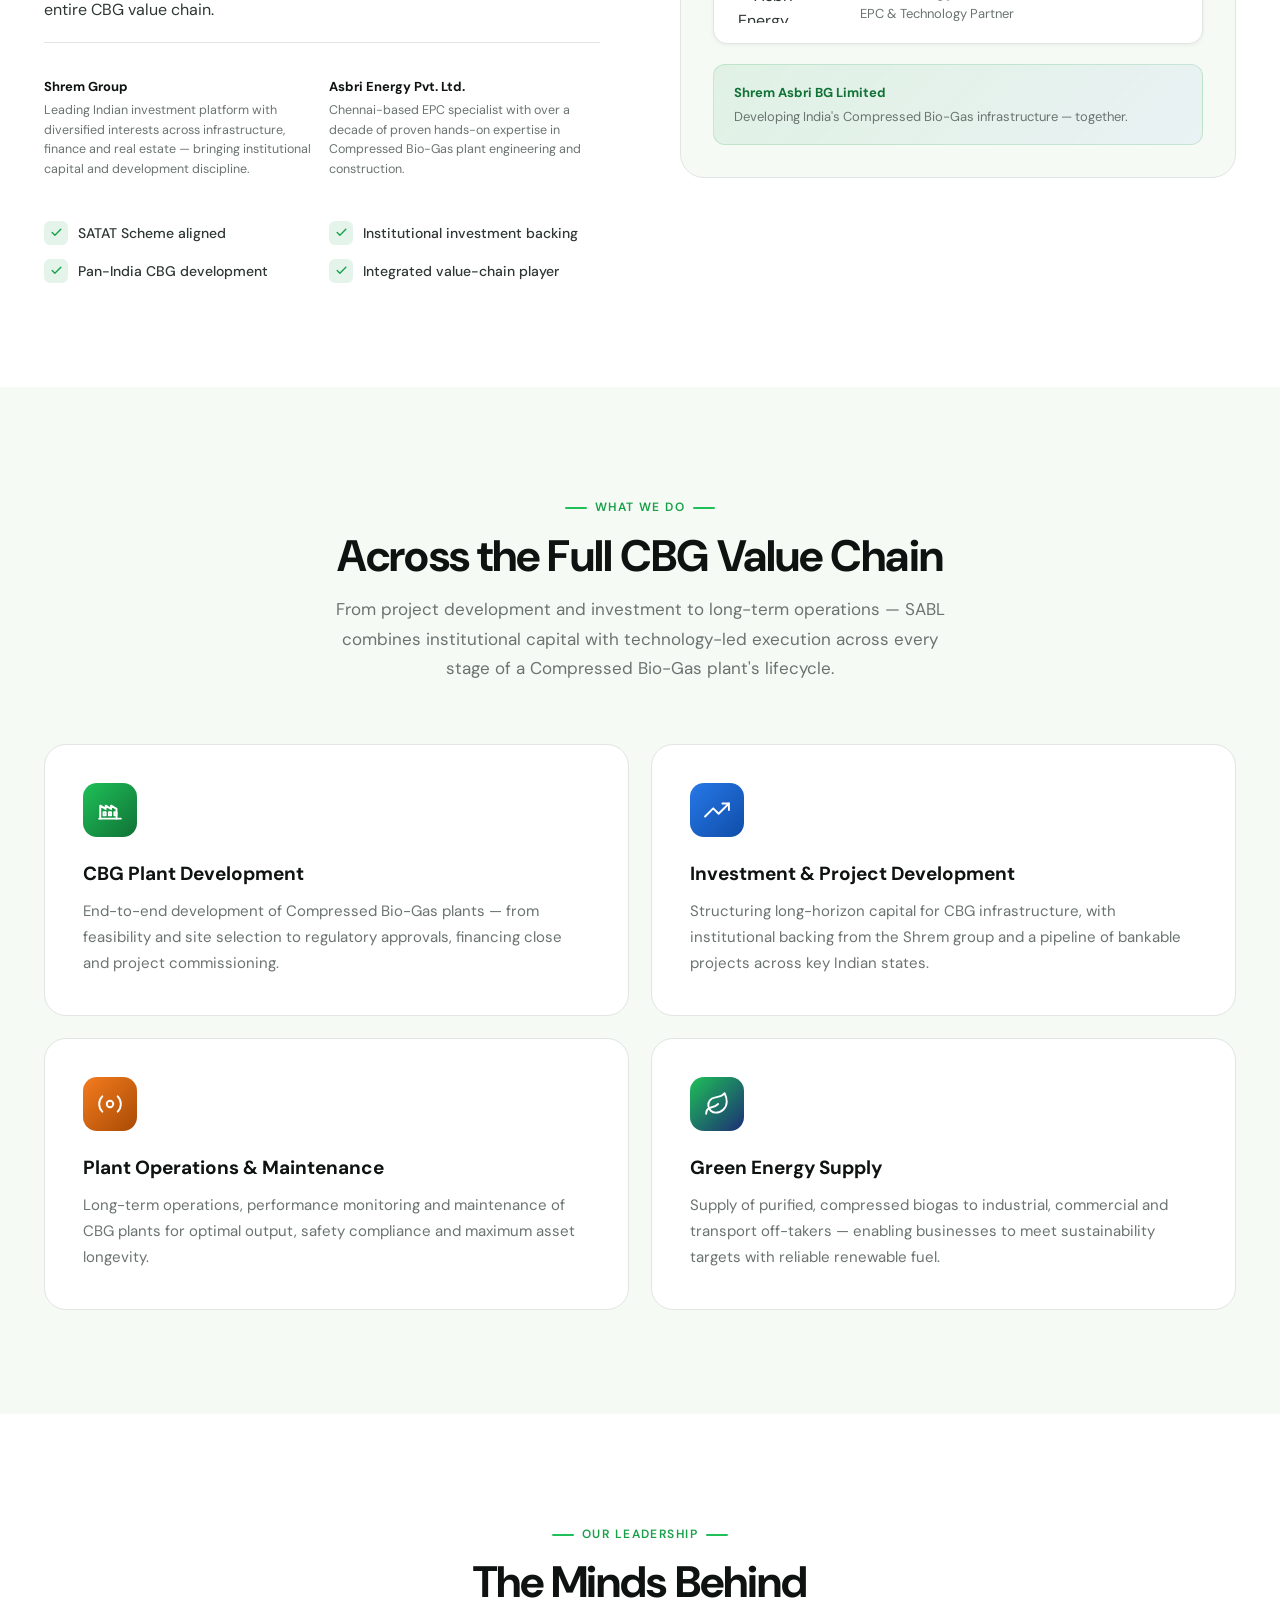
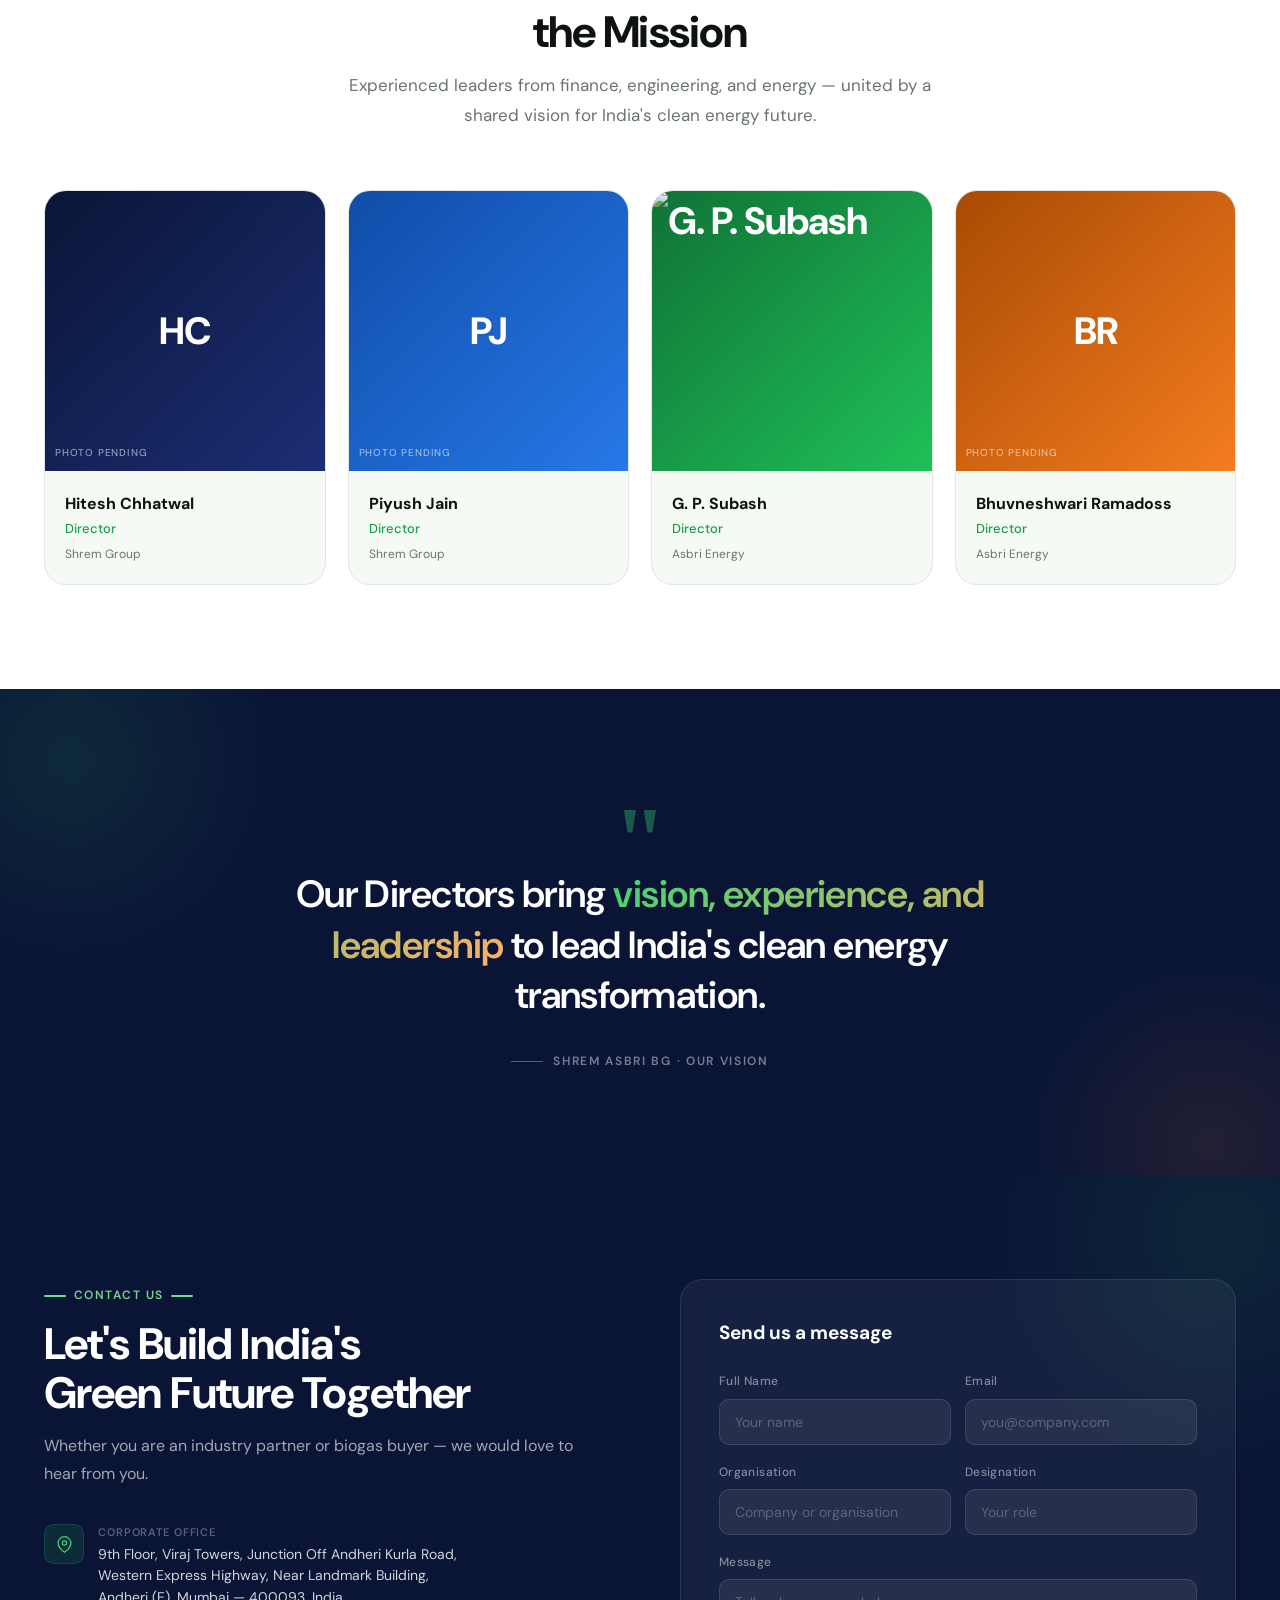
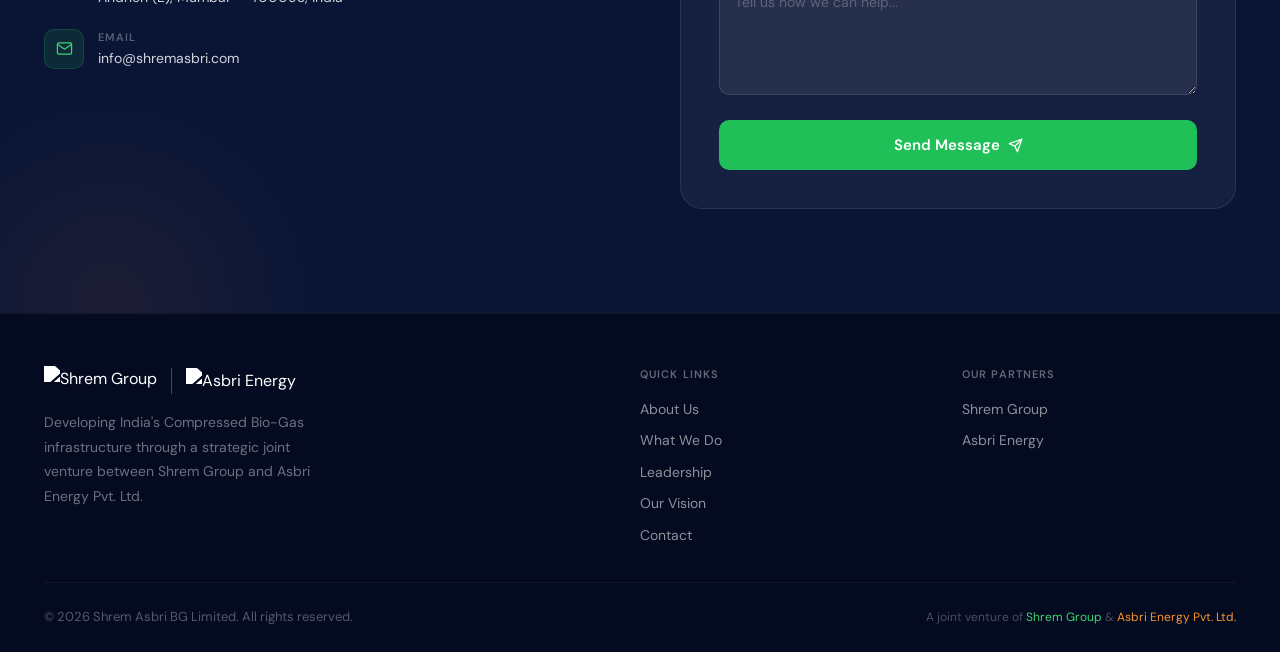
==== commit 794070bd: "feat: implement SABL design system v1 and v2 V1: Full SABL redesign with dummy 3-circle logo, dual J" ====
--- a/v2/index.html
+++ b/v2/index.html
@@ -1,711 +1,598 @@
 <!DOCTYPE html>
 <html lang="en">
 <head>
-    <meta charset="UTF-8">
-    <meta name="viewport" content="width=device-width, initial-scale=1.0">
-    <meta name="description" content="Shrem Esbri BG Limited — A joint venture developing compressed biogas plants across India.">
-    <title>Shrem Esbri BG Limited — Clean Energy for Tomorrow</title>
-    <link rel="preconnect" href="https://fonts.googleapis.com">
-    <link rel="preconnect" href="https://fonts.gstatic.com" crossorigin>
-    <link href="https://fonts.googleapis.com/css2?family=Syne:wght@400;500;600;700;800&family=Inter:wght@300;400;500;600&display=swap" rel="stylesheet">
-    <style>
-    *, *::before, *::after { box-sizing: border-box; margin: 0; padding: 0; }
-    html { scroll-behavior: smooth; }
-    :root {
-        --bg:#060D08; --bg-1:#0B1A0E; --bg-2:#0F2014;
-        --surface:rgba(255,255,255,.03); --border:rgba(255,255,255,.07);
-        --green:#00D97E; --green-2:#39FF8A; --green-dim:rgba(0,217,126,.12);
-        --amber:#E8B84B; --white:#EDF7F0; --muted:rgba(237,247,240,.45); --subtle:rgba(237,247,240,.2);
-        --fd:'Syne',system-ui,sans-serif; --fb:'Inter',system-ui,sans-serif;
-    }
-    body { font-family:var(--fb); background:var(--bg); color:var(--white); overflow-x:hidden; line-height:1.6; cursor:none; }
-    @media(pointer:coarse){body{cursor:auto}}
-    a{text-decoration:none;color:inherit} ul{list-style:none}
-
-    /* CURSOR */
-    #cur  {position:fixed;width:8px;height:8px;background:var(--green);border-radius:50%;pointer-events:none;z-index:9999;transform:translate(-50%,-50%);transition:width .18s,height .18s;mix-blend-mode:difference}
-    #cur-r{position:fixed;width:40px;height:40px;border:1px solid rgba(0,217,126,.35);border-radius:50%;pointer-events:none;z-index:9998;transform:translate(-50%,-50%);transition:width .35s cubic-bezier(.23,1,.32,1),height .35s cubic-bezier(.23,1,.32,1),opacity .3s}
-    body.hs #cur{width:14px;height:14px} body.hs #cur-r{width:58px;height:58px;opacity:.5}
-    @media(pointer:coarse){#cur,#cur-r{display:none}}
-
-    /* LAYOUT */
-    .container{width:100%;max-width:1280px;margin:0 auto;padding:0 40px}
-    @media(max-width:768px){.container{padding:0 24px}}
-
-    /* REVEAL */
-    .ru{opacity:0;transform:translateY(44px);transition:opacity .85s cubic-bezier(.16,1,.3,1),transform .85s cubic-bezier(.16,1,.3,1)}
-    .rl{opacity:0;transform:translateX(-44px);transition:opacity .85s cubic-bezier(.16,1,.3,1),transform .85s cubic-bezier(.16,1,.3,1)}
-    .rr{opacity:0;transform:translateX(44px);transition:opacity .85s cubic-bezier(.16,1,.3,1),transform .85s cubic-bezier(.16,1,.3,1)}
-    .ru.in,.rl.in,.rr.in{opacity:1;transform:none}
-    .d1{transition-delay:.1s}.d2{transition-delay:.2s}.d3{transition-delay:.3s}.d4{transition-delay:.4s}
-
-    /* NAV */
-    #nav{position:fixed;top:0;left:0;right:0;z-index:100;padding:24px 0;transition:padding .4s,background .4s,border-color .4s;border-bottom:1px solid transparent}
-    #nav.stuck{padding:14px 0;background:rgba(6,13,8,.93);backdrop-filter:blur(20px) saturate(180%);border-color:var(--border)}
-    .nav-inner{display:flex;align-items:center;justify-content:space-between}
-    .nav-logo{display:flex;align-items:center;gap:12px}
-    .nav-mark{width:38px;height:38px;border-radius:10px;flex-shrink:0;background:linear-gradient(135deg,var(--green),#00875A);display:flex;align-items:center;justify-content:center;font-family:var(--fd);font-size:13px;font-weight:800;color:var(--bg);letter-spacing:-.5px}
-    .nav-name{font-family:var(--fd);font-size:14px;font-weight:700;line-height:1.2;letter-spacing:-.01em}
-    .nav-sub{font-size:10px;color:var(--subtle);letter-spacing:.08em;text-transform:uppercase}
-    .nav-links{display:flex;align-items:center;gap:36px}
-    .nav-links a{font-size:13px;font-weight:500;letter-spacing:.02em;color:var(--muted);transition:color .2s;position:relative}
-    .nav-links a::after{content:'';position:absolute;bottom:-4px;left:0;right:0;height:1px;background:var(--green);transform:scaleX(0);transform-origin:right;transition:transform .3s ease}
-    .nav-links a:hover{color:var(--white)} .nav-links a:hover::after{transform:scaleX(1);transform-origin:left}
-    .nav-cta{display:inline-flex;align-items:center;gap:8px;background:var(--green);color:var(--bg);font-family:var(--fd);font-size:13px;font-weight:700;padding:10px 22px;border-radius:100px;letter-spacing:.01em;transition:background .25s,transform .25s,box-shadow .25s}
-    .nav-cta:hover{background:var(--green-2);transform:translateY(-2px);box-shadow:0 8px 28px rgba(0,217,126,.3)}
-    .nav-burger{display:none;flex-direction:column;gap:5px;background:none;border:none;cursor:pointer;padding:4px}
-    .nav-burger span{display:block;width:22px;height:1.5px;background:var(--white);border-radius:2px;transition:all .3s ease}
-    .nav-burger.open span:nth-child(1){transform:rotate(45deg) translate(4.5px,4.5px)}
-    .nav-burger.open span:nth-child(2){opacity:0;transform:translateX(-8px)}
-    .nav-burger.open span:nth-child(3){transform:rotate(-45deg) translate(4.5px,-4.5px)}
-    #mob-nav{display:none;position:fixed;inset:0;background:var(--bg);z-index:99;padding:110px 40px 60px;flex-direction:column;gap:4px;border-top:1px solid rgba(0,217,126,.1)}
-    #mob-nav.open{display:flex}
-    #mob-nav a{font-family:var(--fd);font-size:30px;font-weight:700;color:var(--white);padding:16px 0;border-bottom:1px solid var(--border);display:flex;align-items:center;justify-content:space-between;transition:color .2s}
-    #mob-nav a:hover{color:var(--green)}
-
-    /* HERO */
-    .hero{min-height:100vh;position:relative;overflow:hidden;display:grid;grid-template-columns:1fr 1fr;background:var(--bg)}
-    .hero::before{content:'';position:absolute;inset:0;pointer-events:none;background:radial-gradient(ellipse 55% 65% at 75% 50%,rgba(0,217,126,.07) 0%,transparent 70%),radial-gradient(ellipse 35% 45% at 12% 80%,rgba(232,184,75,.04) 0%,transparent 60%)}
-    #hero-canvas{position:absolute;inset:0;width:100%;height:100%;pointer-events:none}
-    .hero-text{position:relative;z-index:2;display:flex;flex-direction:column;justify-content:center;min-height:100vh;padding:140px 64px 100px max(40px,calc((100vw - 1280px)/2 + 40px))}
-    .hero-tag{display:inline-flex;align-items:center;gap:10px;font-size:11px;font-weight:500;letter-spacing:.15em;text-transform:uppercase;color:var(--green);margin-bottom:32px;opacity:0;transform:translateY(16px);animation:fadeUp .8s cubic-bezier(.16,1,.3,1) .2s forwards}
-    .hero-tag-bar{width:32px;height:1px;background:var(--green)}
-    .hero-tag-dot{width:6px;height:6px;background:var(--green);border-radius:50%;animation:blink 2s ease-in-out infinite}
-    @keyframes blink{0%,100%{opacity:1}50%{opacity:.25}}
-    @keyframes fadeUp{to{opacity:1;transform:translateY(0)}}
-    .hero-h1{font-family:var(--fd);font-size:clamp(52px,6.2vw,86px);font-weight:800;line-height:1;letter-spacing:-.04em;color:var(--white);margin-bottom:28px}
-    .hero-h1 .line{display:block;overflow:hidden}
-    .hero-h1 .li{display:block;transform:translateY(105%)}
-    .hero-h1 .li.show{animation:slideUp .9s cubic-bezier(.16,1,.3,1) forwards}
-    @keyframes slideUp{to{transform:translateY(0)}}
-    .hero-h1 .accent{background:linear-gradient(130deg,var(--green) 0%,var(--green-2) 55%,var(--green) 100%);background-size:200%;-webkit-background-clip:text;-webkit-text-fill-color:transparent;background-clip:text;animation:grad 5s ease infinite}
-    @keyframes grad{0%,100%{background-position:0%}50%{background-position:100%}}
-    .hero-sub{font-size:16px;line-height:1.82;color:var(--muted);max-width:480px;margin-bottom:44px;opacity:0;animation:fadeUp .8s cubic-bezier(.16,1,.3,1) .65s forwards}
-    .hero-btns{display:flex;align-items:center;gap:14px;flex-wrap:wrap;opacity:0;animation:fadeUp .8s cubic-bezier(.16,1,.3,1) .82s forwards}
-    .btn-p{display:inline-flex;align-items:center;gap:9px;background:var(--green);color:var(--bg);font-family:var(--fd);font-size:14px;font-weight:700;padding:14px 28px;border-radius:100px;border:none;cursor:pointer;transition:background .25s,transform .3s,box-shadow .3s;letter-spacing:.01em;position:relative;overflow:hidden}
-    .btn-p::before{content:'';position:absolute;inset:0;background:linear-gradient(135deg,rgba(255,255,255,.18),transparent);opacity:0;transition:opacity .3s}
-    .btn-p:hover{transform:translateY(-3px);box-shadow:0 14px 44px rgba(0,217,126,.38);background:var(--green-2)} .btn-p:hover::before{opacity:1}
-    .btn-g{display:inline-flex;align-items:center;gap:8px;background:transparent;color:var(--muted);font-size:14px;font-weight:500;padding:14px 24px;border-radius:100px;border:1px solid var(--border);cursor:pointer;transition:all .25s ease}
-    .btn-g:hover{border-color:rgba(237,247,240,.35);color:var(--white);background:var(--surface)}
-    .hero-partners{display:flex;align-items:center;gap:16px;flex-wrap:wrap;margin-top:52px;padding-top:40px;border-top:1px solid var(--border);opacity:0;animation:fadeUp .8s cubic-bezier(.16,1,.3,1) 1s forwards}
-    .hp-lbl{font-size:11px;color:var(--subtle);letter-spacing:.1em;text-transform:uppercase;white-space:nowrap}
-    .hp-sep{width:1px;height:20px;background:var(--border)}
-    .hp-chip{display:flex;align-items:center;gap:8px;font-family:var(--fd);font-size:13px;font-weight:600;color:rgba(237,247,240,.6)}
-    .hp-dot{width:5px;height:5px;background:var(--green);border-radius:50%}
-
-    /* Hero orbital */
-    .hero-vis{position:relative;z-index:2;display:flex;align-items:center;justify-content:center;min-height:100vh}
-    .orbital{position:relative;width:460px;height:460px;max-width:90%;max-height:90vw}
-    .orb-ring{position:absolute;border-radius:50%;top:50%;left:50%;transform:translate(-50%,-50%);border:1px solid rgba(0,217,126,.12)}
-    .orb-ring::before{content:'';position:absolute;top:-4px;left:50%;transform:translateX(-50%);width:8px;height:8px;border-radius:50%;background:var(--green);box-shadow:0 0 10px var(--green),0 0 20px rgba(0,217,126,.5)}
-    .o1{width:100%;height:100%;animation:spin 38s linear infinite;border-color:rgba(0,217,126,.14)}
-    .o2{width:74%;height:74%;animation:spin 26s linear infinite reverse;border-color:rgba(0,217,126,.11)}
-    .o3{width:50%;height:50%;animation:spin 16s linear infinite;border-color:rgba(0,217,126,.18)}
-    .o4{width:28%;height:28%;animation:spin 9s linear infinite reverse;border-color:rgba(0,217,126,.28)}
-    .o2::before{width:6px;height:6px;top:-3px} .o3::before{width:5px;height:5px;top:-2.5px;background:var(--green-2)} .o4::before{width:4px;height:4px;top:-2px;background:var(--amber)}
-    @keyframes spin{to{transform:translate(-50%,-50%) rotate(360deg)}}
-    .orb-glow{position:absolute;top:50%;left:50%;transform:translate(-50%,-50%);width:160px;height:160px;background:radial-gradient(circle,rgba(0,217,126,.12) 0%,transparent 70%);border-radius:50%;animation:pglow 4s ease-in-out infinite}
-    @keyframes pglow{0%,100%{width:160px;height:160px}50%{width:200px;height:200px}}
-    .orb-core{position:absolute;top:50%;left:50%;transform:translate(-50%,-50%);width:22px;height:22px;border-radius:50%;background:var(--green);box-shadow:0 0 18px var(--green),0 0 36px rgba(0,217,126,.45);animation:pcore 3s ease-in-out infinite}
-    @keyframes pcore{0%,100%{transform:translate(-50%,-50%) scale(1)}50%{transform:translate(-50%,-50%) scale(1.18)}}
-    .orb-lbl{position:absolute;font-size:10px;font-weight:500;color:rgba(0,217,126,.38);letter-spacing:.2em;text-transform:uppercase;white-space:nowrap}
-    .ol-top{top:-28px;left:50%;transform:translateX(-50%)} .ol-bot{bottom:-28px;left:50%;transform:translateX(-50%)} .ol-right{right:-70px;top:50%;transform:translateY(-50%) rotate(90deg)}
-    .orb-float{position:absolute;background:rgba(11,26,14,.85);border:1px solid rgba(0,217,126,.12);border-radius:14px;padding:14px 18px;backdrop-filter:blur(12px)}
-    .of-n{font-family:var(--fd);font-size:24px;font-weight:800;color:var(--green);line-height:1}
-    .of-l{font-size:11px;color:var(--subtle);margin-top:3px}
-    .of-1{top:14%;right:-14px;animation:floatA 6s ease-in-out infinite} .of-2{bottom:18%;left:-14px;animation:floatB 7s ease-in-out infinite 1.2s}
-    @keyframes floatA{0%,100%{transform:translateY(0)}50%{transform:translateY(-12px)}}
-    @keyframes floatB{0%,100%{transform:translateY(0)}50%{transform:translateY(10px)}}
-    .scroll-hint{position:absolute;bottom:30px;left:50%;transform:translateX(-50%);display:flex;flex-direction:column;align-items:center;gap:7px;font-size:10px;letter-spacing:.12em;text-transform:uppercase;color:var(--subtle);z-index:3;animation:fadeUp .8s cubic-bezier(.16,1,.3,1) 1.4s both}
-    .sh-line{width:1px;height:36px;background:linear-gradient(to bottom,rgba(0,217,126,.4),transparent);animation:sh 1.6s ease-in-out infinite}
-    @keyframes sh{0%{transform:scaleY(0);transform-origin:top}49%{transform:scaleY(1);transform-origin:top}50%{transform:scaleY(1);transform-origin:bottom}100%{transform:scaleY(0);transform-origin:bottom}}
-
-    /* MARQUEE */
-    .mq-wrap{background:var(--bg-1);overflow:hidden;border-top:1px solid rgba(0,217,126,.07);border-bottom:1px solid rgba(0,217,126,.07);padding:16px 0}
-    .mq-track{display:flex;white-space:nowrap;animation:mq 28s linear infinite}
-    .mq-track:hover{animation-play-state:paused}
-    @keyframes mq{to{transform:translateX(-50%)}}
-    .mq-i{display:inline-flex;align-items:center;gap:18px;padding:0 36px;font-family:var(--fd);font-size:12px;font-weight:600;color:rgba(237,247,240,.3);letter-spacing:.1em;text-transform:uppercase}
-    .mq-d{width:4px;height:4px;background:var(--green);border-radius:50%;opacity:.6;flex-shrink:0}
-    .mq-i.hi{color:rgba(0,217,126,.65)}
-
-    /* SECTION COMMON */
-    .sec-tag{display:inline-flex;align-items:center;gap:10px;margin-bottom:20px;font-size:11px;font-weight:500;letter-spacing:.15em;text-transform:uppercase;color:var(--green)}
-    .sec-tag-bar{width:24px;height:1px;background:var(--green)}
-    .sec-h2{font-family:var(--fd);font-size:clamp(34px,4vw,54px);font-weight:800;line-height:1.08;letter-spacing:-.03em;color:var(--white);margin-bottom:16px}
-    .sec-lead{font-size:16px;color:var(--muted);line-height:1.78;max-width:530px;margin-bottom:64px}
-
-    /* ABOUT */
-    .about{padding:140px 0;background:var(--bg);position:relative;overflow:hidden}
-    .about-ghost{position:absolute;top:50%;left:50%;transform:translate(-50%,-50%);font-family:var(--fd);font-size:clamp(140px,22vw,300px);font-weight:800;color:transparent;-webkit-text-stroke:1px rgba(0,217,126,.035);letter-spacing:-.05em;pointer-events:none;user-select:none;white-space:nowrap}
-    .about-grid{display:grid;grid-template-columns:1.15fr .85fr;gap:80px;align-items:start;position:relative;z-index:1}
-    .about-ch{display:flex;align-items:center;gap:12px;margin-bottom:28px;font-size:11px;font-weight:500;color:var(--subtle);letter-spacing:.14em;text-transform:uppercase}
-    .about-ch-bar{width:26px;height:1px;background:var(--green)}
-    .about-h{font-family:var(--fd);font-size:clamp(32px,3.8vw,52px);font-weight:800;line-height:1.1;letter-spacing:-.03em;color:var(--white);margin-bottom:28px}
-    .about-h em{font-style:normal;color:var(--green)}
-    .about-p{font-size:16px;line-height:1.88;color:var(--muted);margin-bottom:18px}
-    .about-pills{display:grid;grid-template-columns:1fr 1fr;gap:10px;margin-top:36px}
-    .pill{display:flex;align-items:flex-start;gap:11px;padding:15px 16px;border-radius:12px;background:rgba(0,217,126,.04);border:1px solid rgba(0,217,126,.08);transition:background .3s,border-color .3s}
-    .pill:hover{background:rgba(0,217,126,.07);border-color:rgba(0,217,126,.14)}
-    .pill-dot{width:6px;height:6px;border-radius:50%;background:var(--green);flex-shrink:0;margin-top:7px;box-shadow:0 0 7px rgba(0,217,126,.5)}
-    .pill-txt{font-size:13px;font-weight:500;color:rgba(237,247,240,.7);line-height:1.5}
-    .jv-card{background:var(--bg-1);border:1px solid rgba(0,217,126,.1);border-radius:22px;overflow:hidden;position:sticky;top:120px}
-    .jv-head{padding:26px 28px 20px;border-bottom:1px solid var(--border)}
-    .jv-head-lbl{font-size:10px;font-weight:600;letter-spacing:.14em;text-transform:uppercase;color:var(--subtle);margin-bottom:3px}
-    .jv-head-title{font-family:var(--fd);font-size:17px;font-weight:700;color:var(--white)}
-    .jv-body{padding:22px 28px 26px}
-    .jv-partner{display:flex;align-items:center;gap:15px;padding:17px;border-radius:14px;background:var(--surface);border:1px solid var(--border);margin-bottom:10px;transition:background .3s,border-color .3s}
-    .jv-partner:hover{background:rgba(0,217,126,.05);border-color:rgba(0,217,126,.1)}
-    .jv-icon{width:46px;height:46px;border-radius:11px;flex-shrink:0;display:flex;align-items:center;justify-content:center;font-family:var(--fd);font-size:16px;font-weight:800;color:#fff}
-    .ji-s{background:linear-gradient(135deg,#1a237e,#3949ab)} .ji-e{background:linear-gradient(135deg,#004d28,#00875a)}
-    .jv-pname{font-size:14px;font-weight:600;color:var(--white);margin-bottom:2px}
-    .jv-prole{font-size:12px;color:var(--subtle)}
-    .jv-conn{display:flex;align-items:center;gap:12px;padding:4px 16px;margin-bottom:10px}
-    .jv-cline{flex:1;height:1px;background:rgba(0,217,126,.15)}
-    .jv-cbadge{background:var(--green);color:var(--bg);font-family:var(--fd);font-size:10px;font-weight:700;padding:4px 12px;border-radius:100px;letter-spacing:.06em}
-    .jv-result{padding:18px;border-radius:14px;margin-top:4px;background:linear-gradient(135deg,rgba(0,217,126,.08),rgba(0,135,90,.04));border:1px solid rgba(0,217,126,.14);position:relative;overflow:hidden}
-    .jv-result::before{content:'';position:absolute;top:0;left:0;right:0;height:2px;background:linear-gradient(90deg,transparent,var(--green),transparent)}
-    .jv-rname{font-family:var(--fd);font-size:14px;font-weight:700;color:var(--green);margin-bottom:3px}
-    .jv-rdesc{font-size:12px;color:var(--muted)}
-
-    /* SERVICES BENTO */
-    .services{padding:140px 0;background:var(--bg-1)}
-    .bento{display:grid;grid-template-columns:repeat(3,1fr);gap:14px}
-    .bc{background:var(--surface);border:1px solid var(--border);border-radius:20px;padding:36px;position:relative;overflow:hidden;transition:transform .4s cubic-bezier(.23,1,.32,1),border-color .4s,background .4s}
-    .bc::after{content:'';position:absolute;inset:0;background:linear-gradient(170deg,rgba(0,217,126,.06) 0%,transparent 50%);opacity:0;transition:opacity .4s}
-    .bc:hover{transform:translateY(-5px);border-color:rgba(0,217,126,.18);background:rgba(0,217,126,.03)} .bc:hover::after{opacity:1}
-    .bc.tall{grid-row:span 2} .bc.wide{grid-column:span 2}
-    .bc.feat{background:linear-gradient(145deg,rgba(0,217,126,.1),rgba(0,135,90,.04));border-color:rgba(0,217,126,.16)}
-    .bc-num{font-family:var(--fd);font-size:11px;font-weight:700;color:rgba(0,217,126,.35);letter-spacing:.15em;margin-bottom:22px;position:relative;z-index:1}
-    .bc-icon{width:50px;height:50px;border-radius:13px;margin-bottom:22px;background:rgba(0,217,126,.1);border:1px solid rgba(0,217,126,.14);display:flex;align-items:center;justify-content:center;position:relative;z-index:1}
-    .bc-icon svg{width:23px;height:23px;stroke:var(--green);fill:none;stroke-width:1.75;stroke-linecap:round;stroke-linejoin:round}
-    .bc-title{font-family:var(--fd);font-size:20px;font-weight:700;color:var(--white);margin-bottom:11px;line-height:1.25;position:relative;z-index:1}
-    .bc.feat .bc-title{font-size:24px}
-    .bc-desc{font-size:14px;color:var(--muted);line-height:1.78;position:relative;z-index:1}
-    .bc-link{display:inline-flex;align-items:center;gap:7px;margin-top:20px;font-size:12px;font-weight:600;color:var(--green);transition:gap .2s;position:relative;z-index:1}
-    .bc-link svg{width:12px;height:12px;stroke:currentColor;fill:none;stroke-width:2.5;stroke-linecap:round;stroke-linejoin:round}
-    .bc:hover .bc-link{gap:12px}
-
-    /* PROCESS */
-    .process{padding:140px 0;background:var(--bg);overflow:hidden}
-    .process-grid{display:grid;grid-template-columns:repeat(4,1fr);gap:0;margin-top:80px;position:relative}
-    .process-grid::before{content:'';position:absolute;top:28px;left:12.5%;right:12.5%;height:1px;background:linear-gradient(90deg,transparent,rgba(0,217,126,.2),rgba(0,217,126,.2),transparent)}
-    .ps{padding:0 24px;text-align:center}
-    .ps-rw{display:flex;justify-content:center;margin-bottom:28px}
-    .ps-ring{width:56px;height:56px;border-radius:50%;border:1px solid rgba(0,217,126,.22);background:var(--bg);display:flex;align-items:center;justify-content:center;font-family:var(--fd);font-size:12px;font-weight:700;color:var(--green);position:relative;z-index:1;transition:all .4s}
-    .ps:hover .ps-ring{background:var(--green);color:var(--bg);box-shadow:0 0 28px rgba(0,217,126,.38)}
-    .ps-title{font-family:var(--fd);font-size:17px;font-weight:700;color:var(--white);margin-bottom:11px}
-    .ps-desc{font-size:13px;color:var(--muted);line-height:1.72}
-
-    /* IMPACT */
-    .impact{padding:140px 0;background:var(--bg-1);position:relative;overflow:hidden}
-    .impact-ghost{position:absolute;top:50%;left:50%;transform:translate(-50%,-50%);font-family:var(--fd);font-size:30vw;font-weight:800;color:transparent;-webkit-text-stroke:1px rgba(0,217,126,.025);letter-spacing:-.06em;pointer-events:none;user-select:none;white-space:nowrap}
-    .impact-grid{display:grid;grid-template-columns:repeat(4,1fr);gap:1px;background:rgba(0,217,126,.06);border-radius:20px;overflow:hidden;position:relative;z-index:1;margin-top:60px}
-    .is{background:var(--bg-1);padding:52px 28px;text-align:center;transition:background .4s}
-    .is:hover{background:rgba(0,217,126,.04)}
-    .is-num{font-family:var(--fd);font-size:clamp(44px,5vw,72px);font-weight:800;line-height:1;color:var(--white);letter-spacing:-.04em;margin-bottom:12px}
-    .is-num .sfx{color:var(--green)}
-    .is-lbl{font-size:11px;color:var(--subtle);letter-spacing:.06em;text-transform:uppercase;font-weight:500}
-
-    /* TEAM */
-    .team{padding:140px 0;background:var(--bg)}
-    .team-grid{display:grid;grid-template-columns:repeat(4,1fr);gap:14px;margin-top:60px}
-    .tc{border-radius:20px;overflow:hidden;background:var(--bg-1);border:1px solid var(--border);transition:transform .4s cubic-bezier(.23,1,.32,1),border-color .4s,box-shadow .4s}
-    .tc:hover{transform:translateY(-7px);border-color:rgba(0,217,126,.2);box-shadow:0 28px 64px rgba(0,0,0,.5)}
-    .tc-av{aspect-ratio:1;display:flex;align-items:center;justify-content:center;font-family:var(--fd);font-size:40px;font-weight:800;letter-spacing:-2px;color:rgba(255,255,255,.65);position:relative;overflow:hidden}
-    .tc:nth-child(1) .tc-av{background:linear-gradient(145deg,#0D1B5E,#1E2D7E)}
-    .tc:nth-child(2) .tc-av{background:linear-gradient(145deg,#00402A,#005C3C)}
-    .tc:nth-child(3) .tc-av{background:linear-gradient(145deg,#3A0E6E,#5C1E9A)}
-    .tc:nth-child(4) .tc-av{background:linear-gradient(145deg,#5C1C08,#8C2F0E)}
-    .tc:hover .tc-av::after{content:'';position:absolute;inset:0;background:linear-gradient(180deg,transparent 50%,rgba(0,217,126,.12) 100%)}
-    .tc-info{padding:18px 22px 22px;border-top:1px solid var(--border)}
-    .tc-name{font-family:var(--fd);font-size:15px;font-weight:700;color:var(--white);margin-bottom:2px}
-    .tc-role{font-size:12px;color:var(--green);font-weight:500;margin-bottom:2px}
-    .tc-co{font-size:11px;color:var(--subtle)}
-
-    /* CONTACT */
-    .contact{padding:140px 0;background:var(--bg);position:relative;overflow:hidden}
-    .contact::before{content:'';position:absolute;top:-120px;right:-120px;width:560px;height:560px;border-radius:50%;background:radial-gradient(circle,rgba(0,217,126,.06) 0%,transparent 65%);pointer-events:none}
-    .contact::after{content:'';position:absolute;bottom:-80px;left:-80px;width:360px;height:360px;border-radius:50%;background:radial-gradient(circle,rgba(232,184,75,.04) 0%,transparent 65%);pointer-events:none}
-    .contact-grid{display:grid;grid-template-columns:1fr 1fr;gap:100px;align-items:start;position:relative;z-index:1}
-    .contact-h{font-family:var(--fd);font-size:clamp(36px,4.5vw,60px);font-weight:800;line-height:1.1;letter-spacing:-.03em;color:var(--white);margin-bottom:22px}
-    .contact-h .ac{color:var(--green)}
-    .contact-desc{font-size:16px;color:var(--muted);line-height:1.82;margin-bottom:48px}
-    .contact-items{display:flex;flex-direction:column;gap:22px}
-    .ci{display:flex;align-items:flex-start;gap:15px}
-    .ci-icon{width:42px;height:42px;border-radius:11px;flex-shrink:0;background:rgba(0,217,126,.08);border:1px solid rgba(0,217,126,.12);display:flex;align-items:center;justify-content:center}
-    .ci-icon svg{width:17px;height:17px;stroke:var(--green);fill:none;stroke-width:1.75;stroke-linecap:round;stroke-linejoin:round}
-    .ci-lbl{font-size:10px;font-weight:600;letter-spacing:.1em;text-transform:uppercase;color:var(--subtle);margin-bottom:3px}
-    .ci-val{font-size:14px;color:rgba(237,247,240,.78);line-height:1.55}
-    .form-card{background:rgba(255,255,255,.03);border:1px solid var(--border);border-radius:22px;padding:42px;position:relative;overflow:hidden}
-    .form-card::before{content:'';position:absolute;top:0;left:0;right:0;height:2px;background:linear-gradient(90deg,transparent,rgba(0,217,126,.4),transparent)}
-    .form-h{font-family:var(--fd);font-size:21px;font-weight:700;color:var(--white);margin-bottom:30px}
-    .fg{margin-bottom:18px}
-    .fg label{display:block;font-size:11px;font-weight:500;letter-spacing:.1em;text-transform:uppercase;color:rgba(237,247,240,.32);margin-bottom:8px}
-    .fi,.ft{width:100%;background:rgba(255,255,255,.05);border:1px solid rgba(255,255,255,.09);border-radius:11px;padding:13px 16px;font-size:14px;color:var(--white);font-family:var(--fb);outline:none;transition:border-color .3s,background .3s,box-shadow .3s}
-    .fi::placeholder,.ft::placeholder{color:rgba(237,247,240,.18)}
-    .fi:focus,.ft:focus{border-color:rgba(0,217,126,.38);background:rgba(0,217,126,.04);box-shadow:0 0 0 4px rgba(0,217,126,.06)}
-    .ft{resize:vertical;min-height:118px}
-    .f2{display:grid;grid-template-columns:1fr 1fr;gap:14px}
-    .btn-send{width:100%;padding:16px;border:none;border-radius:11px;background:var(--green);color:var(--bg);font-family:var(--fd);font-size:15px;font-weight:700;cursor:pointer;display:flex;align-items:center;justify-content:center;gap:8px;transition:background .25s,transform .3s,box-shadow .3s;letter-spacing:.01em}
-    .btn-send:hover{background:var(--green-2);transform:translateY(-2px);box-shadow:0 12px 38px rgba(0,217,126,.32)}
-    .btn-send svg{width:16px;height:16px;stroke:currentColor;fill:none;stroke-width:2.5;stroke-linecap:round;stroke-linejoin:round}
-
-    /* FOOTER */
-    .footer{background:#04070A;padding:60px 0 26px;border-top:1px solid var(--border)}
-    .footer-top{display:grid;grid-template-columns:2fr 1fr 1fr;gap:56px;padding-bottom:44px;border-bottom:1px solid var(--border);margin-bottom:26px}
-    .foot-desc{font-size:14px;color:rgba(237,247,240,.28);line-height:1.8;max-width:290px;margin-top:16px}
-    .foot-col-h{font-size:10px;font-weight:600;letter-spacing:.15em;text-transform:uppercase;color:var(--subtle);margin-bottom:18px}
-    .foot-links{display:flex;flex-direction:column;gap:11px}
-    .foot-links a{font-size:14px;color:rgba(237,247,240,.4);transition:color .2s} .foot-links a:hover{color:var(--green)}
-    .footer-bot{display:flex;align-items:center;justify-content:space-between;flex-wrap:wrap;gap:8px}
-    .foot-copy{font-size:13px;color:rgba(237,247,240,.18)}
-    .foot-jv{font-size:12px;color:rgba(237,247,240,.14)}
-    .foot-jv span{color:rgba(0,217,126,.45)}
-
-    /* RESPONSIVE */
-    @media(max-width:1100px){.hero{grid-template-columns:1fr}.hero-vis{display:none}.hero-text{padding-right:max(40px,calc((100vw - 1280px)/2 + 40px));min-height:100vh}.bento{grid-template-columns:1fr 1fr}.bc.tall{grid-row:span 1}.bc.wide{grid-column:span 1}.team-grid{grid-template-columns:repeat(2,1fr)}.process-grid{grid-template-columns:repeat(2,1fr);gap:48px}.process-grid::before{display:none}.impact-grid{grid-template-columns:repeat(2,1fr)}}
-    @media(max-width:768px){.nav-links,.nav-cta{display:none}.nav-burger{display:flex}.about-grid,.contact-grid,.footer-top{grid-template-columns:1fr;gap:48px}.bento{grid-template-columns:1fr}.f2{grid-template-columns:1fr}.about-pills{grid-template-columns:1fr}}
-    @media(max-width:540px){.team-grid{grid-template-columns:1fr 1fr}.impact-grid{grid-template-columns:1fr 1fr}}
-    </style>
+<meta charset="UTF-8">
+<meta name="viewport" content="width=device-width, initial-scale=1.0">
+<meta name="description" content="Shrem Asbri BG Limited — A joint venture developing Compressed Bio-Gas plants across India.">
+<title>Shrem Asbri BG Limited | Bio Energy at Scale</title>
+<link rel="stylesheet" href="./colors_and_type.css">
+<style>
+*,*::before,*::after{box-sizing:border-box;margin:0;padding:0}
+html{scroll-behavior:smooth}
+body{font-family:var(--font-sans);color:var(--fg-2);background:#fff;overflow-x:hidden;line-height:1.6}
+a{text-decoration:none;color:inherit}
+ul{list-style:none}
+.container{width:100%;max-width:var(--container-max);margin:0 auto;padding:0 var(--container-pad)}
+
+.reveal{opacity:0;transform:translateY(28px);transition:opacity .65s var(--ease-out-expo),transform .65s var(--ease-out-expo)}
+.reveal.visible{opacity:1;transform:none}
+.d1{transition-delay:.1s}.d2{transition-delay:.2s}.d3{transition-delay:.3s}.d4{transition-delay:.4s}
+
+/* ---------- EYEBROW + HEADINGS ---------- */
+.eyebrow{display:inline-flex;align-items:center;gap:8px;font-size:12px;font-weight:600;letter-spacing:.12em;text-transform:uppercase;color:var(--green-600);margin-bottom:14px}
+.eyebrow::before,.eyebrow::after{content:'';display:block;width:22px;height:2px;background:var(--green-500);border-radius:2px}
+.eyebrow.center{justify-content:center}
+.eyebrow.light{color:var(--green-300)}
+.eyebrow.light::before,.eyebrow.light::after{background:var(--green-300)}
+
+.h2{font-size:clamp(28px,4vw,44px);font-weight:700;line-height:1.12;letter-spacing:-.02em;color:var(--fg-1)}
+.h2.white{color:#fff}
+.lead{font-size:17px;color:var(--fg-3);line-height:1.75}
+
+/* ---------- BUTTONS ---------- */
+.btn{display:inline-flex;align-items:center;gap:8px;padding:13px 26px;border-radius:50px;font-size:15px;font-weight:600;cursor:pointer;border:none;font-family:inherit;transition:all 200ms ease}
+.btn-green{background:var(--green-500);color:#fff}
+.btn-green:hover{background:var(--green-600);transform:translateY(-2px);box-shadow:var(--shadow-action)}
+.btn-ghost{background:transparent;color:#fff;border:1.5px solid rgba(255,255,255,.35)}
+.btn-ghost:hover{border-color:#fff;background:rgba(255,255,255,.07)}
+.btn-orange{background:var(--orange-500);color:#fff}
+.btn-orange:hover{background:var(--orange-600);transform:translateY(-2px);box-shadow:var(--shadow-action-o)}
+
+/* ---------- NAV ---------- */
+.nav{position:fixed;top:0;left:0;right:0;z-index:100;padding:18px 0;transition:all 300ms ease}
+.nav.scrolled{background:rgba(10,21,54,.96);backdrop-filter:blur(14px);padding:12px 0;box-shadow:var(--shadow-nav)}
+.nav-inner{display:flex;align-items:center;justify-content:space-between}
+.nav-brand{display:flex;align-items:center;gap:14px}
+.nav-logo{height:30px;width:auto;display:block;object-fit:contain;filter:brightness(0) invert(1)}
+.nav-logo.asbri{height:26px}
+.nav-divider{width:1px;height:26px;background:rgba(255,255,255,.25);flex-shrink:0}
+.nav-links{display:flex;align-items:center;gap:32px}
+.nav-links a{font-size:14px;font-weight:500;color:rgba(255,255,255,.7);transition:color 200ms}
+.nav-links a:hover{color:#fff}
+.hamburger{display:none;flex-direction:column;gap:5px;cursor:pointer;background:none;border:none;padding:4px}
+.hamburger span{display:block;width:24px;height:2px;background:#fff;border-radius:2px}
+.mob-nav{display:none;position:fixed;inset:0;background:var(--navy-800);z-index:99;padding:100px 32px 40px;flex-direction:column;gap:4px}
+.mob-nav.open{display:flex}
+.mob-nav a{font-size:22px;font-weight:600;color:#fff;padding:14px 0;border-bottom:1px solid rgba(255,255,255,.07)}
+
+/* ---------- HERO ---------- */
+.hero{min-height:100vh;background:#0a1536;display:flex;align-items:center;position:relative;overflow:hidden}
+.hero-bg{position:absolute;inset:0;background-image:url(./assets/hero-cbg-plant.jpg);background-size:cover;background-position:78% center;opacity:1}
+.hero-overlay{position:absolute;inset:0;background:linear-gradient(100deg,rgba(6,14,42,.88) 0%,rgba(10,21,54,.80) 22%,rgba(10,21,54,.55) 45%,rgba(10,21,54,.20) 68%,rgba(10,21,54,0) 88%)}
+.hero-glow{position:absolute;inset:0;background:radial-gradient(ellipse 38% 50% at 80% 55%,rgba(255,200,120,.18) 0%,rgba(255,170,80,.06) 50%,transparent 80%);opacity:1;pointer-events:none}
+.hero-grid{position:absolute;inset:0;background-image:linear-gradient(rgba(255,255,255,.03) 1px,transparent 1px),linear-gradient(90deg,rgba(255,255,255,.03) 1px,transparent 1px);background-size:64px 64px;mask-image:linear-gradient(90deg,#000 0%,#000 40%,transparent 75%);-webkit-mask-image:linear-gradient(90deg,#000 0%,#000 40%,transparent 75%)}
+.hero-content{position:relative;z-index:1;padding:148px 0 100px;max-width:780px}
+.hero-badge{display:inline-flex;align-items:center;gap:9px;background:rgba(35,168,80,.15);border:1px solid rgba(35,168,80,.32);border-radius:50px;padding:6px 16px 6px 8px;margin-bottom:30px}
+.hero-badge-dot{width:8px;height:8px;background:var(--green-400);border-radius:50%;animation:pulse 2s ease-in-out infinite}
+@keyframes pulse{0%,100%{opacity:1;transform:scale(1)}50%{opacity:.55;transform:scale(.8)}}
+.hero-badge-text{font-size:13px;font-weight:500;color:var(--green-300)}
+.hero-title{font-size:clamp(44px,6.5vw,84px);font-weight:800;line-height:1.04;letter-spacing:-.03em;color:#fff;margin-bottom:18px}
+.hero-title .accent{background:linear-gradient(135deg,var(--green-400),var(--green-300));-webkit-background-clip:text;-webkit-text-fill-color:transparent;background-clip:text}
+.hero-subtagline{font-size:clamp(18px,2.3vw,22px);color:var(--orange-300);font-weight:500;letter-spacing:-.01em;margin-bottom:24px}
+.hero-sub{font-size:clamp(15px,1.8vw,17px);color:rgba(255,255,255,.6);line-height:1.75;max-width:560px;margin-bottom:40px}
+.hero-actions{display:flex;align-items:center;gap:14px;flex-wrap:wrap;margin-bottom:72px}
+.hero-partners{display:flex;align-items:center;gap:20px;flex-wrap:wrap}
+.hp-chips-row{display:flex;align-items:center;gap:10px;flex-wrap:wrap}
+.hp-label{font-size:11px;font-weight:500;color:rgba(255,255,255,.35);letter-spacing:.1em;text-transform:uppercase}
+.hp-chip{display:flex;align-items:center;gap:8px;background:rgba(255,255,255,.05);border:1px solid rgba(255,255,255,.1);border-radius:8px;padding:7px 14px}
+.hp-chip-dot{width:6px;height:6px;border-radius:50%}
+.hp-chips-row .hp-chip:nth-child(1) .hp-chip-dot{background:var(--green-400)}
+.hp-chips-row .hp-chip:nth-child(2) .hp-chip-dot{background:var(--orange-500)}
+.hp-chip span{font-size:13px;font-weight:600;color:rgba(255,255,255,.78)}
+.scroll-hint{position:absolute;bottom:28px;left:50%;transform:translateX(-50%);display:flex;flex-direction:column;align-items:center;gap:6px;color:rgba(255,255,255,.3);font-size:10px;letter-spacing:.12em;text-transform:uppercase;font-weight:500}
+.scroll-line{width:1px;height:38px;background:linear-gradient(to bottom,rgba(255,255,255,.3),transparent);animation:sline 1.6s ease-in-out infinite}
+@keyframes sline{0%{transform:scaleY(0);transform-origin:top}49%{transform:scaleY(1);transform-origin:top}50%{transform:scaleY(1);transform-origin:bottom}100%{transform:scaleY(0);transform-origin:bottom}}
+
+/* ---------- STATS ---------- */
+.stats{background:var(--navy-950);padding:60px 0}
+.stats-grid{display:grid;grid-template-columns:repeat(4,1fr)}
+.stat{padding:20px 28px;text-align:center;position:relative}
+.stat:not(:last-child)::after{content:'';position:absolute;right:0;top:15%;height:70%;width:1px;background:rgba(255,255,255,.07)}
+.stat-num{font-size:clamp(38px,4.5vw,56px);font-weight:800;color:#fff;line-height:1;letter-spacing:-.03em;margin-bottom:8px}
+.stat-num .sfx{color:var(--green-400)}
+.stat-lbl{font-size:13px;font-weight:500;color:rgba(255,255,255,.45);letter-spacing:.04em}
+
+/* ---------- ABOUT ---------- */
+.about{padding:104px 0;background:#fff}
+.about-grid{display:grid;grid-template-columns:1fr 1fr;gap:80px;align-items:center}
+.about-text{font-size:16px;color:var(--fg-2);line-height:1.82;margin-bottom:14px}
+.partners-intro{display:grid;grid-template-columns:1fr 1fr;gap:14px;margin-top:18px;padding-top:20px;border-top:1px solid var(--gray-200)}
+.partner-mini{padding:14px 0}
+.partner-mini-name{font-size:13px;font-weight:700;color:var(--fg-1);margin-bottom:4px}
+.partner-mini-desc{font-size:12.5px;color:var(--fg-3);line-height:1.55}
+.checks{display:grid;grid-template-columns:1fr 1fr;gap:14px;margin-top:28px}
+.check{display:flex;align-items:center;gap:10px;font-size:14px;font-weight:500;color:var(--fg-2)}
+.check-icon{width:24px;height:24px;flex-shrink:0;border-radius:6px;background:rgba(35,168,80,.12);display:flex;align-items:center;justify-content:center}
+.check-icon svg{width:13px;height:13px;stroke:var(--green-600);fill:none;stroke-width:2.5;stroke-linecap:round;stroke-linejoin:round}
+.jv-card{background:var(--off-white);border-radius:24px;padding:32px;border:1px solid var(--gray-200)}
+.jv-card-title{font-size:11px;font-weight:600;letter-spacing:.1em;text-transform:uppercase;color:var(--fg-3);margin-bottom:22px}
+.jv-company{display:flex;align-items:center;gap:16px;background:#fff;border-radius:14px;padding:16px 20px;border:1px solid var(--gray-200);box-shadow:var(--shadow-e1);transition:all 200ms ease;cursor:pointer}
+.jv-company:hover{border-color:var(--green-300);box-shadow:var(--shadow-e2);transform:translateY(-2px)}
+.jv-logo-wrap{width:110px;height:48px;flex-shrink:0;display:flex;align-items:center;justify-content:center;background:#fff;border-radius:8px;padding:4px}
+.jv-logo-wrap img{max-width:100%;max-height:100%;width:auto;height:auto;object-fit:contain;display:block}
+.jv-cname{font-size:15px;font-weight:700;color:var(--fg-1)}
+.jv-crole{font-size:13px;color:var(--fg-3)}
+.jv-divider{display:flex;align-items:center;gap:12px;padding:4px 18px;margin:10px 0}
+.jv-line{flex:1;height:1px;background:var(--gray-200)}
+.jv-badge{background:linear-gradient(135deg,var(--green-500),var(--green-700));color:#fff;font-size:11px;font-weight:700;padding:4px 13px;border-radius:50px;letter-spacing:.05em}
+.jv-result{margin-top:20px;padding:18px 20px;background:linear-gradient(135deg,rgba(35,168,80,.1),rgba(39,120,232,.06));border-radius:12px;border:1px solid rgba(35,168,80,.18)}
+.jv-result-name{font-size:13px;font-weight:700;color:var(--green-700);margin-bottom:3px}
+.jv-result-desc{font-size:13px;color:var(--fg-3);line-height:1.5}
+
+/* ---------- SERVICES ---------- */
+.services{padding:104px 0;background:var(--off-white)}
+.section-header{text-align:center;margin-bottom:60px}
+.section-header .lead{max-width:620px;margin:14px auto 0}
+.srv-grid{display:grid;grid-template-columns:repeat(2,1fr);gap:22px}
+.srv-card{background:#fff;border-radius:22px;padding:38px;border:1px solid var(--gray-200);transition:all 240ms ease;cursor:default}
+.srv-card:hover{transform:translateY(-5px);box-shadow:var(--shadow-e3);border-color:transparent}
+.srv-icon{width:54px;height:54px;border-radius:14px;margin-bottom:22px;background:linear-gradient(135deg,var(--green-500),var(--green-700));display:flex;align-items:center;justify-content:center}
+.srv-card:nth-child(2) .srv-icon{background:linear-gradient(135deg,var(--blue-500),var(--blue-700))}
+.srv-card:nth-child(3) .srv-icon{background:linear-gradient(135deg,var(--orange-500),var(--orange-700))}
+.srv-card:nth-child(4) .srv-icon{background:linear-gradient(135deg,var(--green-500),var(--navy-700))}
+.srv-icon svg{width:26px;height:26px;stroke:#fff;fill:none;stroke-width:1.75;stroke-linecap:round;stroke-linejoin:round}
+.srv-name{font-size:19px;font-weight:700;color:var(--fg-1);margin-bottom:10px}
+.srv-desc{font-size:15px;color:var(--fg-3);line-height:1.72}
+.srv-link{display:inline-flex;align-items:center;gap:6px;margin-top:18px;font-size:13px;font-weight:600;color:var(--green-500);transition:gap 200ms}
+.srv-link:hover{gap:10px}
+.srv-card:nth-child(2) .srv-link{color:var(--blue-500)}
+.srv-card:nth-child(3) .srv-link{color:var(--orange-500)}
+.srv-link svg{width:13px;height:13px;stroke:currentColor;fill:none;stroke-width:2.5;stroke-linecap:round;stroke-linejoin:round}
+
+/* ---------- TEAM ---------- */
+.team{padding:104px 0;background:#fff}
+.team-grid{display:grid;grid-template-columns:repeat(4,1fr);gap:22px}
+.team-card{background:var(--off-white);border-radius:22px;overflow:hidden;border:1px solid var(--gray-200);transition:all 240ms ease}
+.team-card:hover{transform:translateY(-5px);box-shadow:var(--shadow-e3)}
+.team-photo{aspect-ratio:1;display:flex;align-items:center;justify-content:center;font-size:38px;font-weight:800;color:#fff;letter-spacing:-1px;position:relative}
+.team-photo::after{content:'Photo pending';position:absolute;bottom:10px;left:10px;right:10px;font-size:10px;font-weight:500;letter-spacing:.08em;text-transform:uppercase;opacity:.55;text-align:left}
+.team-photo--img::after{display:none}
+.team-photo--img img{width:100%;height:100%;object-fit:cover;object-position:top center;display:block}
+.team-card:nth-child(1) .team-photo{background:linear-gradient(135deg,var(--navy-900),var(--navy-700))}
+.team-card:nth-child(2) .team-photo{background:linear-gradient(135deg,var(--blue-700),var(--blue-500))}
+.team-card:nth-child(3) .team-photo{background:linear-gradient(135deg,var(--green-700),var(--green-500))}
+.team-card:nth-child(4) .team-photo{background:linear-gradient(135deg,var(--orange-700),var(--orange-500))}
+.team-info{padding:20px}
+.team-name{font-size:16px;font-weight:700;color:var(--fg-1);margin-bottom:3px}
+.team-role{font-size:13px;color:var(--green-600);font-weight:500;margin-bottom:5px}
+.team-co{font-size:12px;color:var(--fg-3)}
+
+/* ---------- CONTACT ---------- */
+.contact{padding:104px 0;background:var(--navy-900);position:relative;overflow:hidden}
+.contact::before{content:'';position:absolute;top:-180px;right:-180px;width:480px;height:480px;border-radius:50%;background:radial-gradient(circle,rgba(35,168,80,.12) 0%,transparent 70%)}
+.contact::after{content:'';position:absolute;bottom:-200px;left:-100px;width:420px;height:420px;border-radius:50%;background:radial-gradient(circle,rgba(245,124,31,.08) 0%,transparent 70%)}
+.contact-grid{display:grid;grid-template-columns:1fr 1fr;gap:80px;position:relative;z-index:1}
+.contact-desc{font-size:16px;color:rgba(255,255,255,.62);line-height:1.75;margin:14px 0 36px}
+.cdetails{display:flex;flex-direction:column;gap:20px}
+.cdetail{display:flex;align-items:flex-start;gap:14px}
+.cdetail-icon{width:40px;height:40px;flex-shrink:0;background:rgba(35,168,80,.14);border:1px solid rgba(35,168,80,.25);border-radius:10px;display:flex;align-items:center;justify-content:center}
+.cdetail-icon svg{width:17px;height:17px;stroke:var(--green-400);fill:none;stroke-width:1.75;stroke-linecap:round;stroke-linejoin:round}
+.cdetail-lbl{font-size:11px;font-weight:600;letter-spacing:.08em;text-transform:uppercase;color:rgba(255,255,255,.32);margin-bottom:2px}
+.cdetail-val{font-size:14px;color:rgba(255,255,255,.82);line-height:1.55}
+.contact-form{background:rgba(255,255,255,.05);border:1px solid rgba(255,255,255,.09);border-radius:22px;padding:38px;backdrop-filter:blur(8px)}
+.form-title{font-size:19px;font-weight:700;color:#fff;margin-bottom:24px}
+.fg{margin-bottom:18px}
+.fg label{display:block;font-size:12px;font-weight:500;color:rgba(255,255,255,.48);margin-bottom:7px;letter-spacing:.03em}
+.fi,.ft{width:100%;background:rgba(255,255,255,.07);border:1px solid rgba(255,255,255,.11);border-radius:10px;padding:13px 15px;font-size:14px;color:#fff;font-family:inherit;outline:none;transition:border-color 200ms}
+.fi::placeholder,.ft::placeholder{color:rgba(255,255,255,.25)}
+.fi:focus,.ft:focus{border-color:var(--green-400);background:rgba(255,255,255,.09)}
+.ft{resize:vertical;min-height:116px}
+.form-row{display:grid;grid-template-columns:1fr 1fr;gap:14px}
+.btn-send{width:100%;background:var(--green-500);color:#fff;border:none;padding:15px;border-radius:10px;font-size:15px;font-weight:600;cursor:pointer;font-family:inherit;transition:all 200ms;display:flex;align-items:center;justify-content:center;gap:8px}
+.btn-send:hover{background:var(--green-600);transform:translateY(-2px);box-shadow:var(--shadow-action)}
+.btn-send svg{width:15px;height:15px;stroke:#fff;fill:none;stroke-width:2;stroke-linecap:round;stroke-linejoin:round}
+
+/* ---------- VISION ---------- */
+.lead-quote{padding:104px 0;background:var(--navy-900);position:relative;overflow:hidden}
+.lead-quote::before{content:'';position:absolute;top:-140px;left:-140px;width:420px;height:420px;border-radius:50%;background:radial-gradient(circle,rgba(35,168,80,.14) 0%,transparent 70%)}
+.lead-quote::after{content:'';position:absolute;bottom:-160px;right:-120px;width:380px;height:380px;border-radius:50%;background:radial-gradient(circle,rgba(245,124,31,.10) 0%,transparent 70%)}
+.lq-inner{position:relative;z-index:1;max-width:860px;margin:0 auto;text-align:center;padding:0 20px}
+.lq-mark{font-family:Georgia,serif;font-size:96px;line-height:1;color:var(--green-400);opacity:.35;margin-bottom:-20px;font-weight:700}
+.lq-text{font-size:clamp(24px,3.2vw,38px);font-weight:600;line-height:1.32;letter-spacing:-.015em;color:#fff;margin-bottom:24px}
+.lq-text .hl{background:linear-gradient(135deg,var(--green-400),var(--orange-300));-webkit-background-clip:text;-webkit-text-fill-color:transparent;background-clip:text}
+.lq-attr{display:inline-flex;align-items:center;gap:10px;font-size:12px;font-weight:600;letter-spacing:.14em;text-transform:uppercase;color:rgba(255,255,255,.45)}
+.lq-attr::before{content:'';display:block;width:32px;height:1px;background:rgba(255,255,255,.3)}
+
+/* ---------- FOOTER ---------- */
+.footer{background:var(--navy-950);padding:52px 0 24px;border-top:1px solid rgba(255,255,255,.05)}
+.footer-top{display:grid;grid-template-columns:2fr 1fr 1fr;gap:48px;padding-bottom:36px;border-bottom:1px solid rgba(255,255,255,.05);margin-bottom:24px}
+.footer-desc{font-size:14px;color:rgba(255,255,255,.42);line-height:1.75;max-width:280px;margin-top:14px}
+.fcol-title{font-size:11px;font-weight:600;letter-spacing:.1em;text-transform:uppercase;color:rgba(255,255,255,.38);margin-bottom:14px}
+.flinks{display:flex;flex-direction:column;gap:9px}
+.flinks a{font-size:14px;color:rgba(255,255,255,.55);transition:color 200ms}
+.flinks a:hover{color:#fff}
+.footer-bottom{display:flex;align-items:center;justify-content:space-between;flex-wrap:wrap;gap:8px}
+.footer-copy{font-size:13px;color:rgba(255,255,255,.32)}
+.footer-jv{font-size:12px;color:rgba(255,255,255,.28)}
+.footer-jv span{color:var(--green-400)}
+.footer-jv span.o{color:var(--orange-400,#FFB067)}
+
+/* ---------- RESPONSIVE ---------- */
+@media(max-width:1024px){.team-grid{grid-template-columns:repeat(2,1fr)}.about-grid{gap:48px}}
+@media(max-width:768px){
+  .hero-overlay{background:linear-gradient(180deg,rgba(4,8,40,.88) 0%,rgba(6,12,55,.80) 50%,rgba(4,10,38,.62) 100%)}
+  .nav-links,.nav-links+.btn{display:none}
+  .hamburger{display:flex}
+  .nav-logo{height:22px}
+  .nav-logo.asbri{height:19px}
+  .nav-divider{height:20px}
+  .about-grid,.contact-grid,.footer-top{grid-template-columns:1fr;gap:40px}
+  .srv-grid{grid-template-columns:1fr}
+  .stats-grid{grid-template-columns:repeat(2,1fr)}
+  .stat:nth-child(2)::after{display:none}
+  .form-row{grid-template-columns:1fr}
+  .checks,.partners-intro{grid-template-columns:1fr}
+}
+@media(max-width:480px){
+  .team-grid{grid-template-columns:repeat(2,1fr)}
+  .hero-actions{flex-direction:column;align-items:stretch}
+  .hero-actions .btn{justify-content:center}
+  .hero-partners{flex-direction:column;align-items:flex-start;gap:12px}
+  .hero-partners .hp-chips-row{display:flex;gap:10px;flex-wrap:wrap}
+}
+</style>
 </head>
 <body>
-<div id="cur"></div>
-<div id="cur-r"></div>
-
-<nav id="nav">
-    <div class="container">
-        <div class="nav-inner">
-            <a href="#" class="nav-logo">
-                <div class="nav-mark">SE</div>
-                <div><div class="nav-name">Shrem Esbri BG</div><div class="nav-sub">Limited</div></div>
-            </a>
-            <ul class="nav-links">
-                <li><a href="#about">About</a></li>
-                <li><a href="#services">Services</a></li>
-                <li><a href="#process">Process</a></li>
-                <li><a href="#team">Team</a></li>
-                <li><a href="#contact">Contact</a></li>
-            </ul>
-            <a href="#contact" class="nav-cta">Get in Touch <svg width="13" height="13" viewBox="0 0 24 24" fill="none" stroke="currentColor" stroke-width="2.5" stroke-linecap="round" stroke-linejoin="round"><path d="M5 12h14M12 5l7 7-7 7"/></svg></a>
-            <button class="nav-burger" id="burger" aria-label="Toggle menu"><span></span><span></span><span></span></button>
-        </div>
-    </div>
+
+<!-- NAV -->
+<nav class="nav" id="nav">
+  <div class="container">
+    <div class="nav-inner">
+      <a href="#" class="nav-brand">
+        <img src="./assets/logo-shrem-actual.png" alt="Shrem Group" class="nav-logo">
+        <div class="nav-divider" aria-hidden="true"></div>
+        <img src="./assets/logo-asbri-actual.png" alt="Asbri Energy" class="nav-logo asbri">
+      </a>
+      <ul class="nav-links">
+        <li><a href="#about">About</a></li>
+        <li><a href="#services">What We Do</a></li>
+        <li><a href="#team">Leadership</a></li>
+        <li><a href="#vision">Our Vision</a></li>
+      </ul>
+      <a href="#contact" class="btn btn-green" style="padding:10px 20px;font-size:14px;">Get In Touch</a>
+      <button class="hamburger" id="hbg" aria-label="Open menu">
+        <span></span><span></span><span></span>
+      </button>
+    </div>
+  </div>
 </nav>
-
-<div id="mob-nav">
-    <a href="#about"    onclick="closeMob()">About    <span>↗</span></a>
-    <a href="#services" onclick="closeMob()">Services <span>↗</span></a>
-    <a href="#process"  onclick="closeMob()">Process  <span>↗</span></a>
-    <a href="#team"     onclick="closeMob()">Team     <span>↗</span></a>
-    <a href="#contact"  onclick="closeMob()">Contact  <span>↗</span></a>
+<div class="mob-nav" id="mob-nav" role="navigation">
+  <a href="#about" onclick="closeMob()">About</a>
+  <a href="#services" onclick="closeMob()">What We Do</a>
+  <a href="#team" onclick="closeMob()">Leadership</a>
+  <a href="#vision" onclick="closeMob()">Our Vision</a>
 </div>
 
-<section class="hero" id="home">
-    <canvas id="hero-canvas"></canvas>
-    <div class="hero-text">
-        <div class="hero-tag">
-            <span class="hero-tag-bar"></span>
-            <span class="hero-tag-dot"></span>
-            Joint Venture · Compressed Biogas
-        </div>
-        <h1 class="hero-h1">
-            <span class="line"><span class="li">Powering India's</span></span>
-            <span class="line"><span class="li accent">Green Energy</span></span>
-            <span class="line"><span class="li">Future.</span></span>
-        </h1>
-        <p class="hero-sub">A strategic joint venture between Shrem Group and Esbri Tech — developing and operating compressed biogas plants across India for a cleaner, more sustainable tomorrow.</p>
-        <div class="hero-btns">
-            <a href="#about" class="btn-p">Discover Our Vision <svg width="14" height="14" viewBox="0 0 24 24" fill="none" stroke="currentColor" stroke-width="2.5" stroke-linecap="round" stroke-linejoin="round"><path d="M5 12h14M12 5l7 7-7 7"/></svg></a>
-            <a href="#contact" class="btn-g">Contact Us</a>
-        </div>
-        <div class="hero-partners">
-            <span class="hp-lbl">A JV by</span>
-            <div class="hp-sep"></div>
-            <div class="hp-chip"><div class="hp-dot"></div>Shrem Group</div>
-            <div class="hp-sep"></div>
-            <div class="hp-chip"><div class="hp-dot"></div>Esbri Tech</div>
-        </div>
-    </div>
-    <div class="hero-vis">
-        <div class="orbital">
-            <div class="orb-glow"></div>
-            <div class="orb-ring o1"></div>
-            <div class="orb-ring o2"></div>
-            <div class="orb-ring o3"></div>
-            <div class="orb-ring o4"></div>
-            <div class="orb-core"></div>
-            <span class="orb-lbl ol-top">Compressed Biogas</span>
-            <span class="orb-lbl ol-bot">Clean Energy India</span>
-            <span class="orb-lbl ol-right">2025+</span>
-            <div class="orb-float of-1">
-                <div class="of-n">19<span style="color:rgba(237,247,240,.45);font-size:17px">+</span></div>
-                <div class="of-l">Project Sites</div>
-            </div>
-            <div class="orb-float of-2">
-                <div class="of-n">500<span style="color:rgba(237,247,240,.45);font-size:13px"> TPD</span></div>
-                <div class="of-l">CBG Capacity</div>
-            </div>
-        </div>
-    </div>
-    <div class="scroll-hint" aria-hidden="true">
-        <div class="sh-line"></div>
-        <span>Scroll</span>
-    </div>
-</section>
-
-<div class="mq-wrap" aria-hidden="true">
-    <div class="mq-track">
-        <div class="mq-i"><span class="mq-d"></span>Compressed Biogas</div>
-        <div class="mq-i hi"><span class="mq-d"></span>SATAT Scheme</div>
-        <div class="mq-i"><span class="mq-d"></span>EPC Excellence</div>
-        <div class="mq-i hi"><span class="mq-d"></span>Pan-India Pipeline</div>
-        <div class="mq-i"><span class="mq-d"></span>Waste to Energy</div>
-        <div class="mq-i hi"><span class="mq-d"></span>Joint Venture</div>
-        <div class="mq-i"><span class="mq-d"></span>Green Fuel</div>
-        <div class="mq-i hi"><span class="mq-d"></span>Agricultural Waste</div>
-        <div class="mq-i"><span class="mq-d"></span>Carbon Neutral</div>
-        <div class="mq-i hi"><span class="mq-d"></span>Clean India</div>
-        <div class="mq-i"><span class="mq-d"></span>Compressed Biogas</div>
-        <div class="mq-i hi"><span class="mq-d"></span>SATAT Scheme</div>
-        <div class="mq-i"><span class="mq-d"></span>EPC Excellence</div>
-        <div class="mq-i hi"><span class="mq-d"></span>Pan-India Pipeline</div>
-        <div class="mq-i"><span class="mq-d"></span>Waste to Energy</div>
-        <div class="mq-i hi"><span class="mq-d"></span>Joint Venture</div>
-        <div class="mq-i"><span class="mq-d"></span>Green Fuel</div>
-        <div class="mq-i hi"><span class="mq-d"></span>Agricultural Waste</div>
-        <div class="mq-i"><span class="mq-d"></span>Carbon Neutral</div>
-        <div class="mq-i hi"><span class="mq-d"></span>Clean India</div>
-    </div>
-</div>
-
+<!-- HERO -->
+<section class="hero" aria-label="Hero">
+  <div class="hero-bg" aria-hidden="true"></div>
+  <div class="hero-overlay" aria-hidden="true"></div>
+  <div class="hero-grid" aria-hidden="true"></div>
+  <div class="hero-glow" aria-hidden="true"></div>
+  <div class="container">
+    <div class="hero-content">
+      <div class="hero-badge reveal">
+        <div class="hero-badge-dot" aria-hidden="true"></div>
+        <span class="hero-badge-text">Joint Venture · Compressed Bio-Gas</span>
+      </div>
+      <h1 class="hero-title reveal d1">
+        Bio Energy<br>
+        <span class="accent">at Scale</span>
+      </h1>
+      <p class="hero-subtagline reveal d2">Powering India's Green Energy Future</p>
+      <p class="hero-sub reveal d2">
+        Shrem Asbri BG Limited is a joint venture between Shrem Group and Asbri Energy Pvt. Ltd., developing and operating Compressed Bio-Gas plants across India under the SATAT Scheme.
+      </p>
+      <div class="hero-actions reveal d3">
+        <a href="#about" class="btn btn-green">
+          Discover Our Vision
+          <svg width="15" height="15" viewBox="0 0 24 24" fill="none" stroke="currentColor" stroke-width="2.5" stroke-linecap="round" stroke-linejoin="round"><path d="M5 12h14M12 5l7 7-7 7"/></svg>
+        </a>
+        <a href="#contact" class="btn btn-ghost">Contact Us</a>
+      </div>
+      <div class="hero-partners reveal d4">
+        <span class="hp-label">A joint venture by</span>
+        <div class="hp-chips-row">
+          <div class="hp-chip"><div class="hp-chip-dot"></div><span>Shrem Group</span></div>
+          <div class="hp-chip"><div class="hp-chip-dot"></div><span>Asbri Energy</span></div>
+        </div>
+      </div>
+    </div>
+  </div>
+  <div class="scroll-hint" aria-hidden="true">
+    <div class="scroll-line"></div>
+    <span>Scroll</span>
+  </div>
+</section>
+
+<!-- STATS -->
+<section class="stats" aria-label="Key figures">
+  <div class="container">
+    <div class="stats-grid">
+      <div class="stat reveal"><div class="stat-num"><span class="counter" data-target="9">0</span><span class="sfx">+</span></div><div class="stat-lbl">Project Locations</div></div>
+      <div class="stat reveal d1"><div class="stat-num"><span class="counter" data-target="10">0</span><span class="sfx">+</span></div><div class="stat-lbl">Years Combined Expertise</div></div>
+      <div class="stat reveal d2"><div class="stat-num"><span class="counter" data-target="300">0</span><span class="sfx">+</span></div><div class="stat-lbl">TPD CBG Capacity</div></div>
+      <div class="stat reveal d3"><div class="stat-num"><span class="counter" data-target="2">0</span><span class="sfx">+</span></div><div class="stat-lbl">States Covered</div></div>
+    </div>
+  </div>
+</section>
+
+<!-- ABOUT -->
 <section class="about" id="about">
-    <div class="about-ghost" aria-hidden="true">CBG</div>
-    <div class="container">
-        <div class="about-grid">
-            <div class="rl">
-                <div class="about-ch"><span class="about-ch-bar"></span>01 / About</div>
-                <h2 class="about-h">Built on Partnership,<br>Driven by <em>Purpose</em></h2>
-                <p class="about-p">Shrem Esbri BG Limited is a joint venture formed between Shrem Group — a leading investment platform — and Esbri Tech, a Chennai-based EPC specialist with over a decade of proven experience in compressed biogas infrastructure.</p>
-                <p class="about-p">Together, we develop and operate CBG plants across India, transforming agricultural and organic waste into clean, affordable energy. Our combined strengths in institutional finance and engineering excellence position us uniquely in India's rapidly growing green energy sector.</p>
-                <div class="about-pills">
-                    <div class="pill ru d1"><div class="pill-dot"></div><div class="pill-txt">EPC-grade project execution with a proven track record</div></div>
-                    <div class="pill ru d2"><div class="pill-dot"></div><div class="pill-txt">Fully aligned with the Government of India's SATAT Scheme</div></div>
-                    <div class="pill ru d3"><div class="pill-dot"></div><div class="pill-txt">Institutional investment backing and capital strength</div></div>
-                    <div class="pill ru d4"><div class="pill-dot"></div><div class="pill-txt">Pan-India development pipeline spanning 5+ states</div></div>
-                </div>
-            </div>
-            <div class="rr">
-                <div class="jv-card">
-                    <div class="jv-head">
-                        <div class="jv-head-lbl">Structure</div>
-                        <div class="jv-head-title">Joint Venture</div>
-                    </div>
-                    <div class="jv-body">
-                        <div class="jv-partner">
-                            <div class="jv-icon ji-s">S</div>
-                            <div><div class="jv-pname">Shrem Group</div><div class="jv-prole">Investment &amp; Capital Partner</div></div>
-                        </div>
-                        <div class="jv-conn"><div class="jv-cline"></div><div class="jv-cbadge">JV</div><div class="jv-cline"></div></div>
-                        <div class="jv-partner">
-                            <div class="jv-icon ji-e">E</div>
-                            <div><div class="jv-pname">Esbri Tech</div><div class="jv-prole">EPC &amp; Technology Partner</div></div>
-                        </div>
-                        <div class="jv-result">
-                            <div class="jv-rname">Shrem Esbri BG Limited</div>
-                            <div class="jv-rdesc">Developing India's compressed biogas infrastructure — together.</div>
-                        </div>
-                    </div>
-                </div>
-            </div>
-        </div>
-    </div>
-</section>
-
-<section class="services" id="services">
-    <div class="container">
-        <div class="ru">
-            <div class="sec-tag"><span class="sec-tag-bar"></span>02 / What We Do</div>
-            <h2 class="sec-h2">End-to-End CBG<br>Plant Development</h2>
-            <p class="sec-lead">From site identification to long-term operations — every stage handled with precision, expertise, and commitment to clean energy.</p>
-        </div>
-        <div class="bento">
-            <div class="bc feat tall ru">
-                <div class="bc-num">01</div>
-                <div class="bc-icon"><svg viewBox="0 0 24 24"><path d="M3 9l9-7 9 7v11a2 2 0 0 1-2 2H5a2 2 0 0 1-2-2z"/><polyline points="9 22 9 12 15 12 15 22"/></svg></div>
-                <div class="bc-title">CBG Plant<br>Development</div>
-                <p class="bc-desc">End-to-end development of compressed biogas plants — from feasibility studies and site selection to regulatory approvals and full project commissioning. We manage the entire lifecycle.</p>
-                <span class="bc-link">Learn more <svg viewBox="0 0 24 24"><path d="M5 12h14M12 5l7 7-7 7"/></svg></span>
-            </div>
-            <div class="bc ru d1">
-                <div class="bc-num">02</div>
-                <div class="bc-icon"><svg viewBox="0 0 24 24"><rect x="2" y="3" width="20" height="14" rx="2"/><line x1="8" y1="21" x2="16" y2="21"/><line x1="12" y1="17" x2="12" y2="21"/></svg></div>
-                <div class="bc-title">EPC Execution</div>
-                <p class="bc-desc">Engineering, Procurement &amp; Construction backed by Esbri Tech's decade of hands-on EPC expertise with large-scale industrial clients.</p>
-                <span class="bc-link">Learn more <svg viewBox="0 0 24 24"><path d="M5 12h14M12 5l7 7-7 7"/></svg></span>
-            </div>
-            <div class="bc ru d2">
-                <div class="bc-num">03</div>
-                <div class="bc-icon"><svg viewBox="0 0 24 24"><circle cx="12" cy="12" r="3"/><path d="M19.07 4.93a10 10 0 0 1 0 14.14M4.93 4.93a10 10 0 0 0 0 14.14"/></svg></div>
-                <div class="bc-title">Plant O&amp;M</div>
-                <p class="bc-desc">Long-term operations, performance monitoring, and maintenance for optimal output, safety compliance, and maximum asset longevity.</p>
-                <span class="bc-link">Learn more <svg viewBox="0 0 24 24"><path d="M5 12h14M12 5l7 7-7 7"/></svg></span>
-            </div>
-            <div class="bc wide ru d3">
-                <div class="bc-num">04</div>
-                <div class="bc-icon"><svg viewBox="0 0 24 24"><path d="M11 20A7 7 0 0 1 9.8 6.1C15.5 5 17 4.48 19 2c1 2 2 4.18 2 8 0 5.5-4.78 10-10 10z"/><path d="M2 21c0-3 1.85-5.36 5.08-6C9.5 14.52 12 13 13 12"/></svg></div>
-                <div class="bc-title">Green Energy Supply</div>
-                <p class="bc-desc">Supply of purified, compressed biogas to industrial, commercial, and transport sectors — enabling businesses to meet sustainability targets with reliable, cost-effective renewable energy.</p>
-                <span class="bc-link">Learn more <svg viewBox="0 0 24 24"><path d="M5 12h14M12 5l7 7-7 7"/></svg></span>
-            </div>
-        </div>
-    </div>
-</section>
-
-<section class="process" id="process">
-    <div class="container">
-        <div class="ru">
-            <div class="sec-tag"><span class="sec-tag-bar"></span>03 / How We Work</div>
-            <h2 class="sec-h2">From Waste to<br>Clean Energy</h2>
-            <p class="sec-lead">Our proven four-stage process transforms organic waste into compressed biogas that powers industry and transport across India.</p>
-        </div>
-        <div class="process-grid">
-            <div class="ps ru">
-                <div class="ps-rw"><div class="ps-ring">01</div></div>
-                <div class="ps-title">Site &amp; Feasibility</div>
-                <p class="ps-desc">Identifying optimal locations, assessing feedstock availability, and validating technical and financial viability.</p>
-            </div>
-            <div class="ps ru d1">
-                <div class="ps-rw"><div class="ps-ring">02</div></div>
-                <div class="ps-title">Engineering &amp; Design</div>
-                <p class="ps-desc">Detailed EPC design, regulatory clearances, and procurement planning for seamless, risk-managed execution.</p>
-            </div>
-            <div class="ps ru d2">
-                <div class="ps-rw"><div class="ps-ring">03</div></div>
-                <div class="ps-title">Construction &amp; Commissioning</div>
-                <p class="ps-desc">Building and commissioning the plant to specification — on time, within budget, with zero compromise on quality.</p>
-            </div>
-            <div class="ps ru d3">
-                <div class="ps-rw"><div class="ps-ring">04</div></div>
-                <div class="ps-title">Operations &amp; Supply</div>
-                <p class="ps-desc">Long-term O&amp;M, continuous performance monitoring, and reliable CBG supply to industrial off-takers.</p>
-            </div>
-        </div>
-    </div>
-</section>
-
-<section class="impact" id="impact">
-    <div class="impact-ghost" aria-hidden="true">2025</div>
-    <div class="container">
-        <div class="ru">
-            <div class="sec-tag"><span class="sec-tag-bar"></span>04 / Our Scale</div>
-            <h2 class="sec-h2">Numbers That<br>Tell Our Story</h2>
-        </div>
-        <div class="impact-grid">
-            <div class="is ru"><div class="is-num"><span class="counter" data-target="19">0</span><span class="sfx">+</span></div><div class="is-lbl">Project Locations</div></div>
-            <div class="is ru d1"><div class="is-num"><span class="counter" data-target="10">0</span><span class="sfx">+</span></div><div class="is-lbl">Years of Expertise</div></div>
-            <div class="is ru d2"><div class="is-num"><span class="counter" data-target="500">0</span><span class="sfx"> <small style="font-size:.5em;vertical-align:middle">TPD</small></span></div><div class="is-lbl">CBG Capacity Planned</div></div>
-            <div class="is ru d3"><div class="is-num"><span class="counter" data-target="5">0</span><span class="sfx">+</span></div><div class="is-lbl">States Covered</div></div>
-        </div>
-    </div>
-</section>
-
-<section class="team" id="team">
-    <div class="container">
-        <div class="ru">
-            <div class="sec-tag"><span class="sec-tag-bar"></span>05 / Leadership</div>
-            <h2 class="sec-h2">The Minds Behind<br>the Mission</h2>
-            <p class="sec-lead">Experienced leaders from finance, engineering, and energy — united by a shared vision for India's clean energy future.</p>
-        </div>
-        <div class="team-grid">
-            <div class="tc ru"><div class="tc-av">RK</div><div class="tc-info"><div class="tc-name">Rajesh Kumar</div><div class="tc-role">Managing Director</div><div class="tc-co">Shrem Group</div></div></div>
-            <div class="tc ru d1"><div class="tc-av">SV</div><div class="tc-info"><div class="tc-name">Suresh Venkat</div><div class="tc-role">Director, Technology</div><div class="tc-co">Esbri Tech</div></div></div>
-            <div class="tc ru d2"><div class="tc-av">PM</div><div class="tc-info"><div class="tc-name">Priya Mehta</div><div class="tc-role">Director, Finance</div><div class="tc-co">Shrem Group</div></div></div>
-            <div class="tc ru d3"><div class="tc-av">AN</div><div class="tc-info"><div class="tc-name">Arun Narayanan</div><div class="tc-role">Director, Operations</div><div class="tc-co">Esbri Tech</div></div></div>
-        </div>
-    </div>
-</section>
-
-<section class="contact" id="contact">
-    <div class="container">
-        <div class="contact-grid">
-            <div class="rl">
-                <div class="sec-tag"><span class="sec-tag-bar"></span>06 / Contact</div>
-                <h2 class="contact-h">Let's Build India's<br><span class="ac">Green</span> Future<br>Together</h2>
-                <p class="contact-desc">Whether you're a potential partner, investor, or energy buyer — we'd love to connect and explore what we can build together.</p>
-                <div class="contact-items">
-                    <div class="ci"><div class="ci-icon"><svg viewBox="0 0 24 24"><path d="M21 10c0 7-9 13-9 13s-9-6-9-13a9 9 0 0 1 18 0z"/><circle cx="12" cy="10" r="3"/></svg></div><div><div class="ci-lbl">Office</div><div class="ci-val">123 Business Park, Sector 44<br>Gurugram, Haryana 122003</div></div></div>
-                    <div class="ci"><div class="ci-icon"><svg viewBox="0 0 24 24"><path d="M4 4h16c1.1 0 2 .9 2 2v12c0 1.1-.9 2-2 2H4c-1.1 0-2-.9-2-2V6c0-1.1.9-2 2-2z"/><polyline points="22,6 12,13 2,6"/></svg></div><div><div class="ci-lbl">Email</div><div class="ci-val">info@shremesbribg.com</div></div></div>
-                    <div class="ci"><div class="ci-icon"><svg viewBox="0 0 24 24"><path d="M22 16.92v3a2 2 0 0 1-2.18 2 19.79 19.79 0 0 1-8.63-3.07A19.5 19.5 0 0 1 4.69 12 19.79 19.79 0 0 1 1.62 3.38 2 2 0 0 1 3.59 1.18h3a2 2 0 0 1 2 1.72c.127.96.361 1.903.7 2.81a2 2 0 0 1-.45 2.11L7.91 8.28a16 16 0 0 0 6 6l.86-.87a2 2 0 0 1 2.11-.45c.907.339 1.85.573 2.81.7A2 2 0 0 1 21.5 16a2 2 0 0 1 .42.92z"/></svg></div><div><div class="ci-lbl">Phone</div><div class="ci-val">+91 98765 43210</div></div></div>
-                </div>
-            </div>
-            <div class="rr">
-                <div class="form-card">
-                    <div class="form-h">Send a Message</div>
-                    <form id="cf">
-                        <div class="f2">
-                            <div class="fg"><label>Full Name</label><input type="text" class="fi" placeholder="Your name" autocomplete="name"></div>
-                            <div class="fg"><label>Email</label><input type="email" class="fi" placeholder="your@email.com" autocomplete="email"></div>
-                        </div>
-                        <div class="fg"><label>Organisation</label><input type="text" class="fi" placeholder="Company name" autocomplete="organization"></div>
-                        <div class="fg"><label>Message</label><textarea class="ft" placeholder="Tell us about your project or inquiry..."></textarea></div>
-                        <button type="submit" class="btn-send">
-                            <span class="btn-txt">Send Message</span>
-                            <svg viewBox="0 0 24 24"><line x1="22" y1="2" x2="11" y2="13"/><polygon points="22 2 15 22 11 13 2 9 22 2"/></svg>
-                        </button>
-                    </form>
-                </div>
-            </div>
-        </div>
-    </div>
-</section>
-
-<footer class="footer">
-    <div class="container">
-        <div class="footer-top">
-            <div>
-                <a href="#" class="nav-logo"><div class="nav-mark">SE</div><div><div class="nav-name">Shrem Esbri BG</div><div class="nav-sub">Limited</div></div></a>
-                <p class="foot-desc">A joint venture between Shrem Group and Esbri Tech, developing compressed biogas infrastructure across India for a sustainable energy future.</p>
+  <div class="container">
+    <div class="about-grid">
+      <div class="reveal">
+        <div class="eyebrow">About Us</div>
+        <h2 class="h2" style="margin-bottom:18px;">Built on Partnership,<br>Driven by Purpose</h2>
+        <p class="about-text">Shrem Asbri BG Limited (SABL) is a joint venture between Shrem Group and Asbri Energy Pvt. Ltd., focused on developing and operating large-scale Compressed Bio-Gas (CBG) plants across India. The company converts agricultural and organic waste into clean, renewable fuel.</p>
+        <p class="about-text">Combining Asbri's technical and EPC expertise with Shrem's financial and infrastructure strengths, SABL operates as an integrated player across the entire CBG value chain.</p>
+        <div class="partners-intro">
+          <div class="partner-mini">
+            <div class="partner-mini-name">Shrem Group</div>
+            <div class="partner-mini-desc">Leading Indian investment platform with diversified interests across infrastructure, finance and real estate — bringing institutional capital and development discipline.</div>
+          </div>
+          <div class="partner-mini">
+            <div class="partner-mini-name">Asbri Energy Pvt. Ltd.</div>
+            <div class="partner-mini-desc">Chennai-based EPC specialist with over a decade of proven hands-on expertise in Compressed Bio-Gas plant engineering and construction.</div>
+          </div>
+        </div>
+        <div class="checks">
+          <div class="check"><div class="check-icon"><svg viewBox="0 0 24 24"><polyline points="20 6 9 17 4 12"/></svg></div>SATAT Scheme aligned</div>
+          <div class="check"><div class="check-icon"><svg viewBox="0 0 24 24"><polyline points="20 6 9 17 4 12"/></svg></div>Institutional investment backing</div>
+          <div class="check"><div class="check-icon"><svg viewBox="0 0 24 24"><polyline points="20 6 9 17 4 12"/></svg></div>Pan-India CBG development</div>
+          <div class="check"><div class="check-icon"><svg viewBox="0 0 24 24"><polyline points="20 6 9 17 4 12"/></svg></div>Integrated value-chain player</div>
+        </div>
+      </div>
+      <div class="reveal d2">
+        <div class="jv-card">
+          <div class="jv-card-title">Joint Venture Structure</div>
+          <a href="https://www.shrem.in" target="_blank" rel="noopener" class="jv-company">
+            <div class="jv-logo-wrap">
+              <img src="./assets/logo-shrem-actual.png" alt="Shrem Group">
             </div>
             <div>
-                <div class="foot-col-h">Navigation</div>
-                <div class="foot-links">
-                    <a href="#about">About Us</a>
-                    <a href="#services">Services</a>
-                    <a href="#process">Our Process</a>
-                    <a href="#team">Leadership</a>
-                    <a href="#contact">Contact</a>
-                </div>
+              <div class="jv-cname">Shrem Group</div>
+              <div class="jv-crole">Investment &amp; Capital Partner</div>
+            </div>
+          </a>
+          <div class="jv-divider"><div class="jv-line"></div><div class="jv-badge">JV</div><div class="jv-line"></div></div>
+          <a href="https://asbritech.com" target="_blank" rel="noopener" class="jv-company">
+            <div class="jv-logo-wrap">
+              <img src="./assets/logo-asbri-actual.png" alt="Asbri Energy">
             </div>
             <div>
-                <div class="foot-col-h">Partners</div>
-                <div class="foot-links">
-                    <a href="#">Shrem Group</a>
-                    <a href="#">Esbri Tech</a>
-                    <a href="#">SATAT Scheme</a>
-                </div>
+              <div class="jv-cname">Asbri Energy Pvt. Ltd.</div>
+              <div class="jv-crole">EPC &amp; Technology Partner</div>
             </div>
-        </div>
-        <div class="footer-bot">
-            <div class="foot-copy">© 2025 Shrem Esbri BG Limited. All rights reserved.</div>
-            <div class="foot-jv">A joint venture by <span>Shrem Group</span> × <span>Esbri Tech</span></div>
-        </div>
-    </div>
+          </a>
+          <div class="jv-result">
+            <div class="jv-result-name">Shrem Asbri BG Limited</div>
+            <div class="jv-result-desc">Developing India's Compressed Bio-Gas infrastructure — together.</div>
+          </div>
+        </div>
+      </div>
+    </div>
+  </div>
+</section>
+
+<!-- SERVICES -->
+<section class="services" id="services">
+  <div class="container">
+    <div class="section-header reveal">
+      <div class="eyebrow center">What We Do</div>
+      <h2 class="h2">Across the Full CBG Value Chain</h2>
+      <p class="lead">From project development and investment to long-term operations — SABL combines institutional capital with technology-led execution across every stage of a Compressed Bio-Gas plant's lifecycle.</p>
+    </div>
+    <div class="srv-grid">
+      <div class="srv-card reveal">
+        <div class="srv-icon"><svg viewBox="0 0 24 24"><path d="M2 20h20"/><path d="M3 20V8l5 3V8l5 3V8l5 3v9"/><rect x="6" y="14" width="2" height="3"/><rect x="11" y="14" width="2" height="3"/><rect x="16" y="14" width="2" height="3"/></svg></div>
+        <div class="srv-name">CBG Plant Development</div>
+        <p class="srv-desc">End-to-end development of Compressed Bio-Gas plants — from feasibility and site selection to regulatory approvals, financing close and project commissioning.</p>
+      </div>
+      <div class="srv-card reveal d1">
+        <div class="srv-icon"><svg viewBox="0 0 24 24"><polyline points="23 6 13.5 15.5 8.5 10.5 1 18"/><polyline points="17 6 23 6 23 12"/></svg></div>
+        <div class="srv-name">Investment &amp; Project Development</div>
+        <p class="srv-desc">Structuring long-horizon capital for CBG infrastructure, with institutional backing from the Shrem group and a pipeline of bankable projects across key Indian states.</p>
+      </div>
+      <div class="srv-card reveal d2">
+        <div class="srv-icon"><svg viewBox="0 0 24 24"><circle cx="12" cy="12" r="3"/><path d="M19.07 4.93a10 10 0 0 1 0 14.14M4.93 4.93a10 10 0 0 0 0 14.14"/></svg></div>
+        <div class="srv-name">Plant Operations &amp; Maintenance</div>
+        <p class="srv-desc">Long-term operations, performance monitoring and maintenance of CBG plants for optimal output, safety compliance and maximum asset longevity.</p>
+      </div>
+      <div class="srv-card reveal d3">
+        <div class="srv-icon"><svg viewBox="0 0 24 24"><path d="M11 20A7 7 0 0 1 9.8 6.1C15.5 5 17 4.48 19 2c1 2 2 4.18 2 8 0 5.5-4.78 10-10 10z"/><path d="M2 21c0-3 1.85-5.36 5.08-6C9.5 14.52 12 13 13 12"/></svg></div>
+        <div class="srv-name">Green Energy Supply</div>
+        <p class="srv-desc">Supply of purified, compressed biogas to industrial, commercial and transport off-takers — enabling businesses to meet sustainability targets with reliable renewable fuel.</p>
+      </div>
+    </div>
+  </div>
+</section>
+
+<!-- TEAM -->
+<section class="team" id="team">
+  <div class="container">
+    <div class="section-header reveal">
+      <div class="eyebrow center">Our Leadership</div>
+      <h2 class="h2">The Minds Behind<br>the Mission</h2>
+      <p class="lead">Experienced leaders from finance, engineering, and energy — united by a shared vision for India's clean energy future.</p>
+    </div>
+    <div class="team-grid">
+      <div class="team-card reveal">
+        <div class="team-photo">HC</div>
+        <div class="team-info">
+          <div class="team-name">Hitesh Chhatwal</div>
+          <div class="team-role">Director</div>
+          <div class="team-co">Shrem Group</div>
+        </div>
+      </div>
+      <div class="team-card reveal d1">
+        <div class="team-photo">PJ</div>
+        <div class="team-info">
+          <div class="team-name">Piyush Jain</div>
+          <div class="team-role">Director</div>
+          <div class="team-co">Shrem Group</div>
+        </div>
+      </div>
+      <div class="team-card reveal d2">
+        <div class="team-photo team-photo--img">
+          <img src="./assets/director-subash.png" alt="G. P. Subash">
+        </div>
+        <div class="team-info">
+          <div class="team-name">G. P. Subash</div>
+          <div class="team-role">Director</div>
+          <div class="team-co">Asbri Energy</div>
+        </div>
+      </div>
+      <div class="team-card reveal d3">
+        <div class="team-photo">BR</div>
+        <div class="team-info">
+          <div class="team-name">Bhuvneshwari Ramadoss</div>
+          <div class="team-role">Director</div>
+          <div class="team-co">Asbri Energy</div>
+        </div>
+      </div>
+    </div>
+  </div>
+</section>
+
+<!-- VISION -->
+<section class="lead-quote" id="vision">
+  <div class="lq-inner reveal">
+    <div class="lq-mark" aria-hidden="true">"</div>
+    <p class="lq-text">Our Directors bring <span class="hl">vision, experience, and leadership</span> to lead India's clean energy transformation.</p>
+    <div class="lq-attr">Shrem Asbri BG · Our Vision</div>
+  </div>
+</section>
+
+<!-- CONTACT -->
+<section class="contact" id="contact">
+  <div class="container">
+    <div class="contact-grid">
+      <div class="reveal">
+        <div class="eyebrow light">Contact Us</div>
+        <h2 class="h2 white" style="margin-bottom:0;">Let's Build India's<br>Green Future Together</h2>
+        <p class="contact-desc">Whether you are an industry partner or biogas buyer — we would love to hear from you.</p>
+        <div class="cdetails">
+          <div class="cdetail">
+            <div class="cdetail-icon"><svg viewBox="0 0 24 24"><path d="M21 10c0 7-9 13-9 13s-9-6-9-13a9 9 0 0 1 18 0z"/><circle cx="12" cy="10" r="3"/></svg></div>
+            <div>
+              <div class="cdetail-lbl">Corporate Office</div>
+              <div class="cdetail-val">9th Floor, Viraj Towers, Junction Off Andheri Kurla Road,<br>Western Express Highway, Near Landmark Building,<br>Andheri (E), Mumbai — 400093, India</div>
+            </div>
+          </div>
+          <div class="cdetail">
+            <div class="cdetail-icon"><svg viewBox="0 0 24 24"><path d="M4 4h16c1.1 0 2 .9 2 2v12c0 1.1-.9 2-2 2H4c-1.1 0-2-.9-2-2V6c0-1.1.9-2 2-2z"/><polyline points="22,6 12,13 2,6"/></svg></div>
+            <div>
+              <div class="cdetail-lbl">Email</div>
+              <div class="cdetail-val">info@shremasbri.com</div>
+            </div>
+          </div>
+        </div>
+      </div>
+      <div class="contact-form reveal d2">
+        <div class="form-title">Send us a message</div>
+        <form id="contact-form" novalidate>
+          <div class="form-row">
+            <div class="fg"><label for="fn">Full Name</label><input class="fi" id="fn" type="text" placeholder="Your name" required></div>
+            <div class="fg"><label for="em">Email</label><input class="fi" id="em" type="email" placeholder="you@company.com" required></div>
+          </div>
+          <div class="form-row">
+            <div class="fg"><label for="org">Organisation</label><input class="fi" id="org" type="text" placeholder="Company or organisation"></div>
+            <div class="fg"><label for="des">Designation</label><input class="fi" id="des" type="text" placeholder="Your role"></div>
+          </div>
+          <div class="fg"><label for="msg">Message</label><textarea class="ft" id="msg" placeholder="Tell us how we can help..." required></textarea></div>
+          <button type="submit" class="btn-send" id="send-btn">
+            <span id="send-txt">Send Message</span>
+            <svg id="send-ico" viewBox="0 0 24 24"><line x1="22" y1="2" x2="11" y2="13"/><polygon points="22 2 15 22 11 13 2 9 22 2"/></svg>
+          </button>
+        </form>
+      </div>
+    </div>
+  </div>
+</section>
+
+<!-- FOOTER -->
+<footer class="footer">
+  <div class="container">
+    <div class="footer-top">
+      <div>
+        <div class="nav-brand">
+          <img src="./assets/logo-shrem-actual.png" alt="Shrem Group" class="nav-logo">
+          <div class="nav-divider" aria-hidden="true"></div>
+          <img src="./assets/logo-asbri-actual.png" alt="Asbri Energy" class="nav-logo asbri">
+        </div>
+        <p class="footer-desc">Developing India's Compressed Bio-Gas infrastructure through a strategic joint venture between Shrem Group and Asbri Energy Pvt. Ltd.</p>
+      </div>
+      <div>
+        <div class="fcol-title">Quick Links</div>
+        <nav class="flinks" aria-label="Footer navigation">
+          <a href="#about">About Us</a>
+          <a href="#services">What We Do</a>
+          <a href="#team">Leadership</a>
+          <a href="#vision">Our Vision</a>
+          <a href="#contact">Contact</a>
+        </nav>
+      </div>
+      <div>
+        <div class="fcol-title">Our Partners</div>
+        <div class="flinks">
+          <a href="https://www.shrem.in" target="_blank" rel="noopener">Shrem Group</a>
+          <a href="https://asbritech.com" target="_blank" rel="noopener">Asbri Energy</a>
+        </div>
+      </div>
+    </div>
+    <div class="footer-bottom">
+      <div class="footer-copy">© 2026 Shrem Asbri BG Limited. All rights reserved.</div>
+      <div class="footer-jv">A joint venture of <span>Shrem Group</span> &amp; <span class="o">Asbri Energy Pvt. Ltd.</span></div>
+    </div>
+  </div>
 </footer>
 
 <script>
-/* CURSOR */
-const cur = document.getElementById('cur');
-const curR = document.getElementById('cur-r');
-let mx=0,my=0,rx=0,ry=0;
-if(window.matchMedia('(pointer:fine)').matches){
-    document.addEventListener('mousemove',e=>{
-        mx=e.clientX;my=e.clientY;
-        cur.style.left=mx+'px';cur.style.top=my+'px';
-    });
-    (function tick(){
-        rx+=(mx-rx)*.12;ry+=(my-ry)*.12;
-        curR.style.left=rx+'px';curR.style.top=ry+'px';
-        requestAnimationFrame(tick);
-    })();
-    document.querySelectorAll('a,button,.bc,.tc,.ps,.jv-partner,.pill').forEach(el=>{
-        el.addEventListener('mouseenter',()=>document.body.classList.add('hs'));
-        el.addEventListener('mouseleave',()=>document.body.classList.remove('hs'));
-    });
-}
-
-/* NAV */
-const nav=document.getElementById('nav');
-window.addEventListener('scroll',()=>nav.classList.toggle('stuck',scrollY>60),{passive:true});
-
-/* MOBILE NAV */
-const burger=document.getElementById('burger');
-const mob=document.getElementById('mob-nav');
-function closeMob(){mob.classList.remove('open');burger.classList.remove('open');}
-burger.addEventListener('click',()=>{mob.classList.toggle('open');burger.classList.toggle('open');});
-
-/* HERO TEXT REVEAL */
-window.addEventListener('DOMContentLoaded',()=>{
-    setTimeout(()=>{
-        document.querySelectorAll('.hero-h1 .li').forEach((el,i)=>{
-            setTimeout(()=>el.classList.add('show'),300+i*150);
-        });
-    },100);
-});
-
-/* SCROLL REVEAL — note about uses .rl/.rr, others use .ru */
-const obs=new IntersectionObserver(entries=>{
-    entries.forEach(e=>{if(e.isIntersecting){e.target.classList.add('in');obs.unobserve(e.target);}});
-},{threshold:0.1});
-document.querySelectorAll('.ru,.rl,.rr').forEach(el=>obs.observe(el));
-
-/* COUNTERS */
-const cobs=new IntersectionObserver(entries=>{
-    entries.forEach(e=>{
-        if(!e.isIntersecting)return;
-        const el=e.target,target=+el.dataset.target,dur=1800,t0=performance.now();
-        const tick=now=>{
-            const p=Math.min((now-t0)/dur,1);
-            el.textContent=Math.round((1-Math.pow(1-p,4))*target);
-            if(p<1)requestAnimationFrame(tick);
-        };
-        requestAnimationFrame(tick);
-        cobs.unobserve(el);
-    });
-},{threshold:0.5});
-document.querySelectorAll('.counter').forEach(el=>cobs.observe(el));
-
-/* CANVAS PARTICLES */
-(function(){
-    const canvas=document.getElementById('hero-canvas');
-    const ctx=canvas.getContext('2d');
-    let W,H,pts=[];
-    function resize(){W=canvas.width=window.innerWidth;H=canvas.height=canvas.parentElement.clientHeight||window.innerHeight;}
-    class Dot{
-        constructor(rand){
-            this.reset();
-            if(rand)this.life=Math.random()*this.ml;
-        }
-        reset(){
-            this.x=Math.random()*W;this.y=Math.random()*H;
-            this.r=Math.random()*1.8+.4;
-            this.vx=(Math.random()-.5)*.25;this.vy=-(Math.random()*.35+.08);
-            this.op=Math.random()*.35+.08;
-            this.life=0;this.ml=Math.random()*280+160;
-        }
-        step(){
-            this.x+=this.vx;this.y+=this.vy;this.life++;
-            if(this.life>this.ml||this.y<-8)this.reset();
-        }
-        draw(){
-            const r=this.life/this.ml;
-            const a=this.op*(r<.1?r*10:r>.9?(1-r)*10:1);
-            ctx.beginPath();ctx.arc(this.x,this.y,this.r,0,Math.PI*2);
-            ctx.fillStyle='rgba(0,217,126,'+a+')';ctx.fill();
-        }
+  const navEl = document.getElementById('nav');
+  window.addEventListener('scroll', () => navEl.classList.toggle('scrolled', window.scrollY > 40), { passive: true });
+  document.getElementById('hbg').addEventListener('click', () => document.getElementById('mob-nav').classList.toggle('open'));
+  function closeMob() { document.getElementById('mob-nav').classList.remove('open'); }
+
+  const revealObs = new IntersectionObserver(entries => {
+    entries.forEach(e => { if (e.isIntersecting) { e.target.classList.add('visible'); revealObs.unobserve(e.target); } });
+  }, { threshold: 0.1 });
+  document.querySelectorAll('.reveal').forEach(el => revealObs.observe(el));
+  window.addEventListener('DOMContentLoaded', () => {
+    setTimeout(() => document.querySelectorAll('.hero .reveal').forEach(el => el.classList.add('visible')), 80);
+  });
+
+  function animateCount(el) {
+    const target = Number(el.dataset.target);
+    const dur = 1800, start = performance.now();
+    function tick(now) {
+      const p = Math.min((now - start) / dur, 1);
+      const eased = 1 - Math.pow(1 - p, 3);
+      el.textContent = String(Math.round(eased * target));
+      if (p < 1) requestAnimationFrame(tick);
     }
-    function init(){pts=Array.from({length:90},(_,i)=>new Dot(i>0));}
-    function loop(){ctx.clearRect(0,0,W,H);pts.forEach(p=>{p.step();p.draw();});requestAnimationFrame(loop);}
-    resize();init();loop();
-    window.addEventListener('resize',()=>{resize();init();});
-})();
-
-/* CONTACT FORM */
-document.getElementById('cf').addEventListener('submit',function(e){
+    requestAnimationFrame(tick);
+  }
+  const countObs = new IntersectionObserver(entries => {
+    entries.forEach(e => { if (e.isIntersecting) { animateCount(e.target); countObs.unobserve(e.target); } });
+  }, { threshold: 0.5 });
+  document.querySelectorAll('.counter').forEach(el => countObs.observe(el));
+
+  document.getElementById('contact-form').addEventListener('submit', function(e) {
     e.preventDefault();
-    const btn=this.querySelector('.btn-send');
-    const txtEl=btn.querySelector('.btn-txt');
-    const svgEl=btn.querySelector('svg');
-    txtEl.textContent='✓ Message Sent!';
-    svgEl.style.display='none';
-    btn.style.background='#00875A';
-    this.reset();
-    setTimeout(()=>{
-        txtEl.textContent='Send Message';
-        svgEl.style.display='';
-        btn.style.background='';
-    },3500);
-});
+    const btn = document.getElementById('send-btn');
+    const txt = document.getElementById('send-txt');
+    const ico = document.getElementById('send-ico');
+    txt.textContent = '✓ Message Sent';
+    ico.style.display = 'none';
+    btn.style.background = 'var(--green-700)';
+    setTimeout(() => {
+      txt.textContent = 'Send Message';
+      ico.style.display = '';
+      btn.style.background = '';
+      this.reset();
+    }, 3000);
+  });
 </script>
 </body>
 </html>
--- a/v2/colors_and_type.css
+++ b/v2/colors_and_type.css
@@ -0,0 +1,305 @@
+/* ============================================================
+   SABL — Colors & Type
+   Shrem Asbri BG Limited design-system tokens.
+   Brighter Shrem-inspired palette: vivid blue, fresh green,
+   saffron orange. Type: DM Sans (Google Fonts).
+   ============================================================ */
+
+@import url('https://fonts.googleapis.com/css2?family=DM+Sans:opsz,wght@9..40,300;9..40,400;9..40,500;9..40,600;9..40,700;9..40,800&display=swap');
+
+:root {
+    /* ---------- NEUTRALS ---------- */
+    --white:      #FFFFFF;
+    --off-white:  #F6FAF5;   /* subtly green-tinged */
+    --paper:      #FAFBFA;
+    --gray-50:    #F3F5F4;
+    --gray-100:   #E9ECEA;
+    --gray-200:   #E1E5E3;
+    --gray-300:   #CBD1CE;
+    --gray-400:   #9AA3A0;
+    --gray-500:   #6A7370;
+    --gray-600:   #4A5450;
+    --gray-700:   #2E3734;
+    --gray-800:   #1B211F;
+    --gray-900:   #0E1311;
+
+    /* ---------- NAVY (primary dark, Shrem-inspired) ---------- */
+    --navy-950:   #040A20;
+    --navy-900:   #0A1536;
+    --navy-800:   #122052;
+    --navy-700:   #1C2E75;
+    --navy-600:   #243C95;
+
+    /* ---------- BLUE (institutional trust accent) ---------- */
+    --blue-50:    #EAF3FF;
+    --blue-100:   #CCE2FF;
+    --blue-300:   #6BA8FF;
+    --blue-500:   #2778E8;    /* brighter — brand mid-blue */
+    --blue-600:   #1460D1;
+    --blue-700:   #0F4DA8;
+
+    /* ---------- GREEN (primary eco action color) ---------- */
+    --green-50:   #E7FBEE;
+    --green-100:  #C5F3D4;
+    --green-300:  #74D58F;
+    --green-400:  #3FD472;
+    --green-500:  #1FC058;    /* brighter fresh green — primary CTA */
+    --green-600:  #17A048;
+    --green-700:  #107236;
+
+    /* ---------- ORANGE (saffron energy accent, from SABL logo) ---------- */
+    --orange-50:  #FFF1E0;
+    --orange-100: #FFDCB0;
+    --orange-300: #FFAE66;
+    --orange-400: #FB952E;
+    --orange-500: #F57C1F;    /* logo saffron — brand accent */
+    --orange-600: #D66308;
+    --orange-700: #A84B04;
+
+    /* ---------- SEMANTIC FOREGROUND ---------- */
+    --fg-1:         var(--gray-900);   /* headings */
+    --fg-2:         var(--gray-700);   /* body */
+    --fg-3:         var(--gray-500);   /* muted / lead / captions */
+    --fg-4:         var(--gray-400);   /* placeholder, disabled */
+    --fg-on-dark-1: #FFFFFF;
+    --fg-on-dark-2: rgba(255,255,255,0.70);
+    --fg-on-dark-3: rgba(255,255,255,0.45);
+    --fg-on-dark-4: rgba(255,255,255,0.28);
+
+    /* ---------- SEMANTIC BACKGROUND ---------- */
+    --bg-page:      var(--white);
+    --bg-subtle:    var(--off-white);
+    --bg-dark:      var(--navy-900);
+    --bg-dark-2:    var(--navy-950);
+    --bg-card:      var(--white);
+    --bg-card-dark: rgba(255,255,255,0.05);
+
+    /* ---------- SEMANTIC BORDERS ---------- */
+    --border-light:      var(--gray-200);
+    --border-subtle:     var(--gray-100);
+    --border-on-dark-1:  rgba(255,255,255,0.10);
+    --border-on-dark-2:  rgba(255,255,255,0.05);
+
+    /* ---------- BRAND ACTIONS ---------- */
+    --action-primary:       var(--green-500);
+    --action-primary-hover: var(--green-600);
+    --action-secondary:     var(--blue-500);
+    --action-secondary-hover:var(--blue-600);
+    --action-accent:        var(--orange-500);
+    --action-accent-hover:  var(--orange-600);
+
+    /* ---------- TYPE ---------- */
+    --font-sans: 'DM Sans', system-ui, -apple-system, 'Segoe UI', Roboto, sans-serif;
+    --font-display: 'DM Sans', system-ui, sans-serif;
+    --font-mono: ui-monospace, 'SF Mono', Menlo, Consolas, monospace;
+
+    /* Fluid display sizes (clamp: min, preferred, max) */
+    --text-display-xl: clamp(44px, 6.5vw, 80px);   /* hero title */
+    --text-display-l:  clamp(36px, 5vw,   60px);   /* h1 page */
+    --text-h2:         clamp(28px, 4vw,   44px);
+    --text-h3:         clamp(22px, 2.6vw, 28px);
+    --text-h4:         19px;
+    --text-lead:       17px;
+    --text-body:       16px;
+    --text-small:      14px;
+    --text-caption:    13px;
+    --text-eyebrow:    12px;
+    --text-micro:      11px;
+
+    --leading-tight:  1.06;
+    --leading-snug:   1.2;
+    --leading-normal: 1.6;
+    --leading-relaxed:1.75;
+    --leading-loose:  1.85;
+
+    --tracking-display: -0.03em;
+    --tracking-h2:      -0.02em;
+    --tracking-h3:      -0.01em;
+    --tracking-body:    0;
+    --tracking-eyebrow: 0.12em;
+    --tracking-micro:   0.08em;
+
+    --weight-regular:  400;
+    --weight-medium:   500;
+    --weight-semi:     600;
+    --weight-bold:     700;
+    --weight-black:    800;
+
+    /* ---------- SPACING SCALE ---------- */
+    --space-1:   4px;
+    --space-2:   8px;
+    --space-3:   12px;
+    --space-4:   16px;
+    --space-5:   20px;
+    --space-6:   24px;
+    --space-8:   32px;
+    --space-10:  40px;
+    --space-12:  48px;
+    --space-16:  64px;
+    --space-20:  80px;
+    --space-24:  104px;   /* section vertical rhythm */
+    --space-section:      104px;
+    --space-section-sm:    72px;
+    --container-max:     1240px;
+    --container-pad:       24px;
+
+    /* ---------- RADII ---------- */
+    --radius-xs:  6px;
+    --radius-sm:  8px;
+    --radius-md:  10px;
+    --radius-lg:  14px;
+    --radius-xl:  22px;
+    --radius-2xl: 24px;
+    --radius-pill:50px;
+    --radius-logo:10px;
+
+    /* ---------- SHADOWS ---------- */
+    --shadow-e1:       0 1px 4px   rgba(0,0,0,0.06);
+    --shadow-e2:       0 4px 16px  rgba(0,0,0,0.07);
+    --shadow-e3:       0 16px 48px rgba(0,0,0,0.10);
+    --shadow-action:   0 8px 24px  rgba(35,168,80,0.35);
+    --shadow-action-b: 0 8px 24px  rgba(39,120,232,0.32);
+    --shadow-action-o: 0 8px 24px  rgba(245,124,31,0.32);
+    --shadow-nav:      0 4px 24px  rgba(0,0,0,0.25);
+
+    /* ---------- MOTION ---------- */
+    --ease-ui:      cubic-bezier(0.4, 0, 0.2, 1);
+    --ease-out-expo:cubic-bezier(0.22, 1, 0.36, 1);
+    --dur-xs:  120ms;
+    --dur-sm:  200ms;
+    --dur-md:  240ms;
+    --dur-lg:  400ms;
+    --dur-xl:  650ms;
+}
+
+/* ============================================================
+   SEMANTIC TYPE CLASSES
+   ============================================================ */
+
+.t-eyebrow {
+    font-family: var(--font-sans);
+    font-size: var(--text-eyebrow);
+    font-weight: var(--weight-semi);
+    letter-spacing: var(--tracking-eyebrow);
+    text-transform: uppercase;
+    color: var(--green-600);
+    line-height: 1;
+}
+
+.t-display-xl {
+    font-family: var(--font-display);
+    font-size: var(--text-display-xl);
+    font-weight: var(--weight-black);
+    line-height: var(--leading-tight);
+    letter-spacing: var(--tracking-display);
+    color: var(--fg-1);
+}
+
+.t-display-l {
+    font-family: var(--font-display);
+    font-size: var(--text-display-l);
+    font-weight: var(--weight-black);
+    line-height: 1.08;
+    letter-spacing: var(--tracking-display);
+    color: var(--fg-1);
+}
+
+.t-h2 {
+    font-family: var(--font-display);
+    font-size: var(--text-h2);
+    font-weight: var(--weight-bold);
+    line-height: 1.12;
+    letter-spacing: var(--tracking-h2);
+    color: var(--fg-1);
+}
+
+.t-h3 {
+    font-family: var(--font-display);
+    font-size: var(--text-h3);
+    font-weight: var(--weight-bold);
+    line-height: 1.18;
+    letter-spacing: var(--tracking-h3);
+    color: var(--fg-1);
+}
+
+.t-h4 {
+    font-family: var(--font-sans);
+    font-size: var(--text-h4);
+    font-weight: var(--weight-bold);
+    line-height: 1.3;
+    color: var(--fg-1);
+}
+
+.t-lead {
+    font-family: var(--font-sans);
+    font-size: var(--text-lead);
+    font-weight: var(--weight-regular);
+    line-height: var(--leading-relaxed);
+    color: var(--fg-3);
+}
+
+.t-body {
+    font-family: var(--font-sans);
+    font-size: var(--text-body);
+    font-weight: var(--weight-regular);
+    line-height: var(--leading-relaxed);
+    color: var(--fg-2);
+}
+
+.t-small {
+    font-family: var(--font-sans);
+    font-size: var(--text-small);
+    font-weight: var(--weight-regular);
+    line-height: var(--leading-normal);
+    color: var(--fg-2);
+}
+
+.t-caption {
+    font-family: var(--font-sans);
+    font-size: var(--text-caption);
+    font-weight: var(--weight-medium);
+    line-height: 1.5;
+    color: var(--fg-3);
+}
+
+.t-micro {
+    font-family: var(--font-sans);
+    font-size: var(--text-micro);
+    font-weight: var(--weight-semi);
+    letter-spacing: var(--tracking-micro);
+    text-transform: uppercase;
+    color: var(--fg-3);
+}
+
+/* Accent span used inside headings — e.g. "Powering India's <span class='t-accent-green'>Green Energy</span> Future" */
+.t-accent-green   { color: var(--green-500); }
+.t-accent-blue    { color: var(--blue-500); }
+.t-accent-orange  { color: var(--orange-500); }
+
+/* Gradient accent for hero title highlight */
+.t-gradient-green {
+    background: linear-gradient(135deg, var(--green-400), var(--green-300));
+    -webkit-background-clip: text;
+    -webkit-text-fill-color: transparent;
+    background-clip: text;
+    color: transparent;
+}
+.t-gradient-saffron {
+    background: linear-gradient(135deg, var(--orange-500), #FFB067);
+    -webkit-background-clip: text;
+    -webkit-text-fill-color: transparent;
+    background-clip: text;
+    color: transparent;
+}
+
+/* On-dark variants */
+.on-dark .t-display-xl,
+.on-dark .t-display-l,
+.on-dark .t-h2,
+.on-dark .t-h3,
+.on-dark .t-h4 { color: var(--fg-on-dark-1); }
+.on-dark .t-lead,
+.on-dark .t-body { color: var(--fg-on-dark-2); }
+.on-dark .t-caption,
+.on-dark .t-small { color: var(--fg-on-dark-3); }
+.on-dark .t-eyebrow { color: var(--green-300); }
